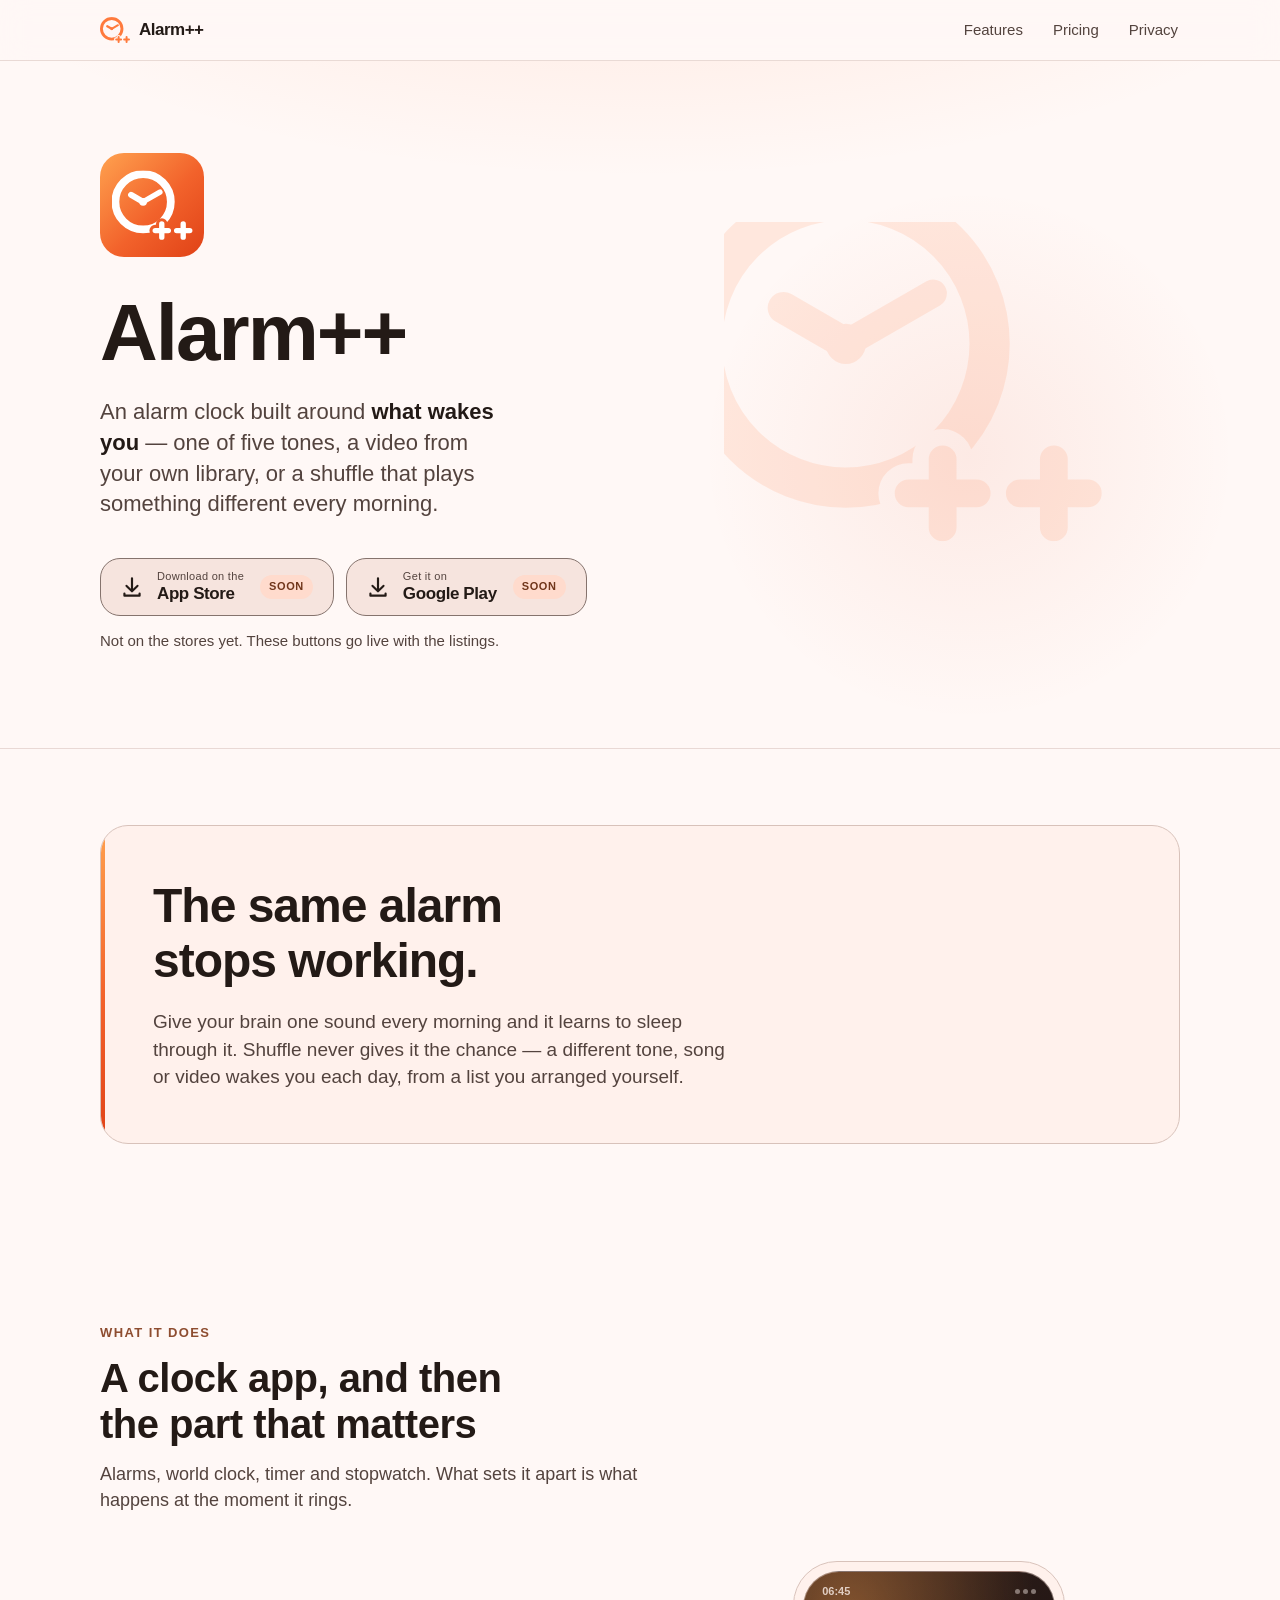
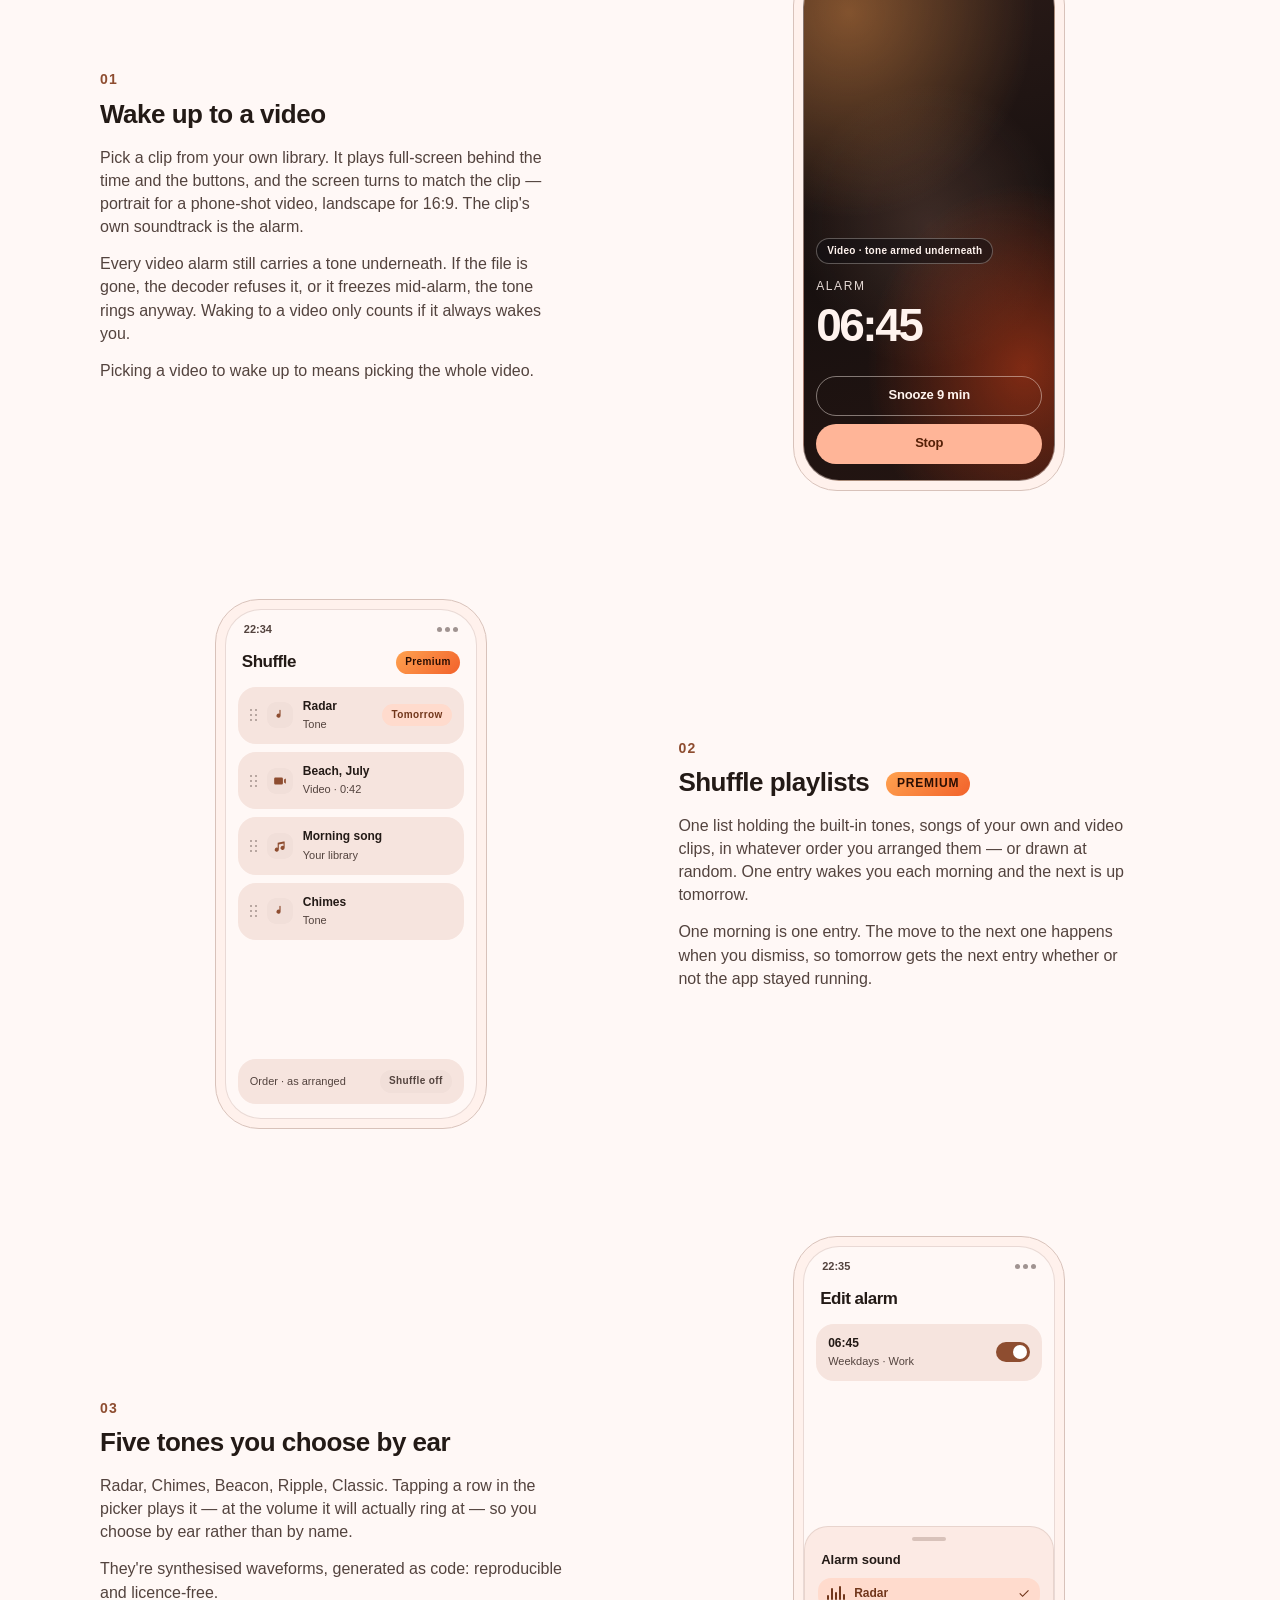
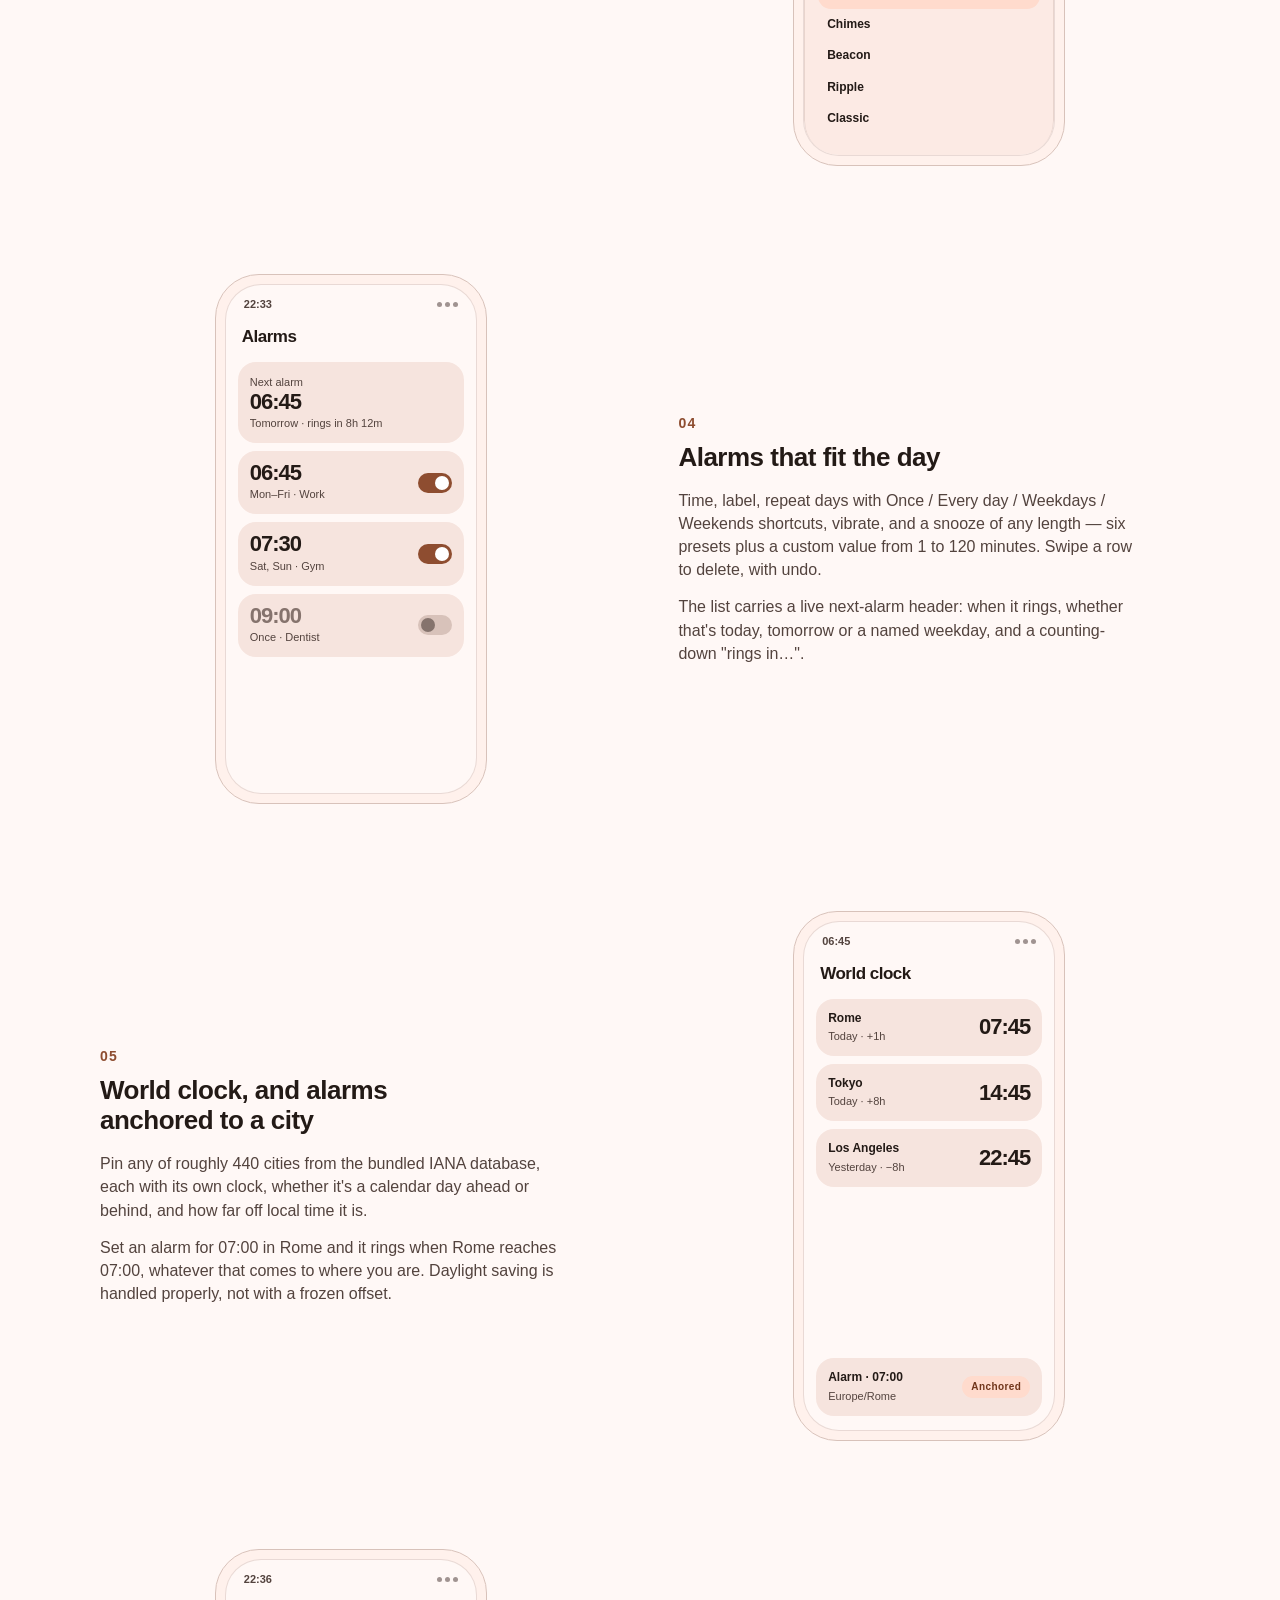
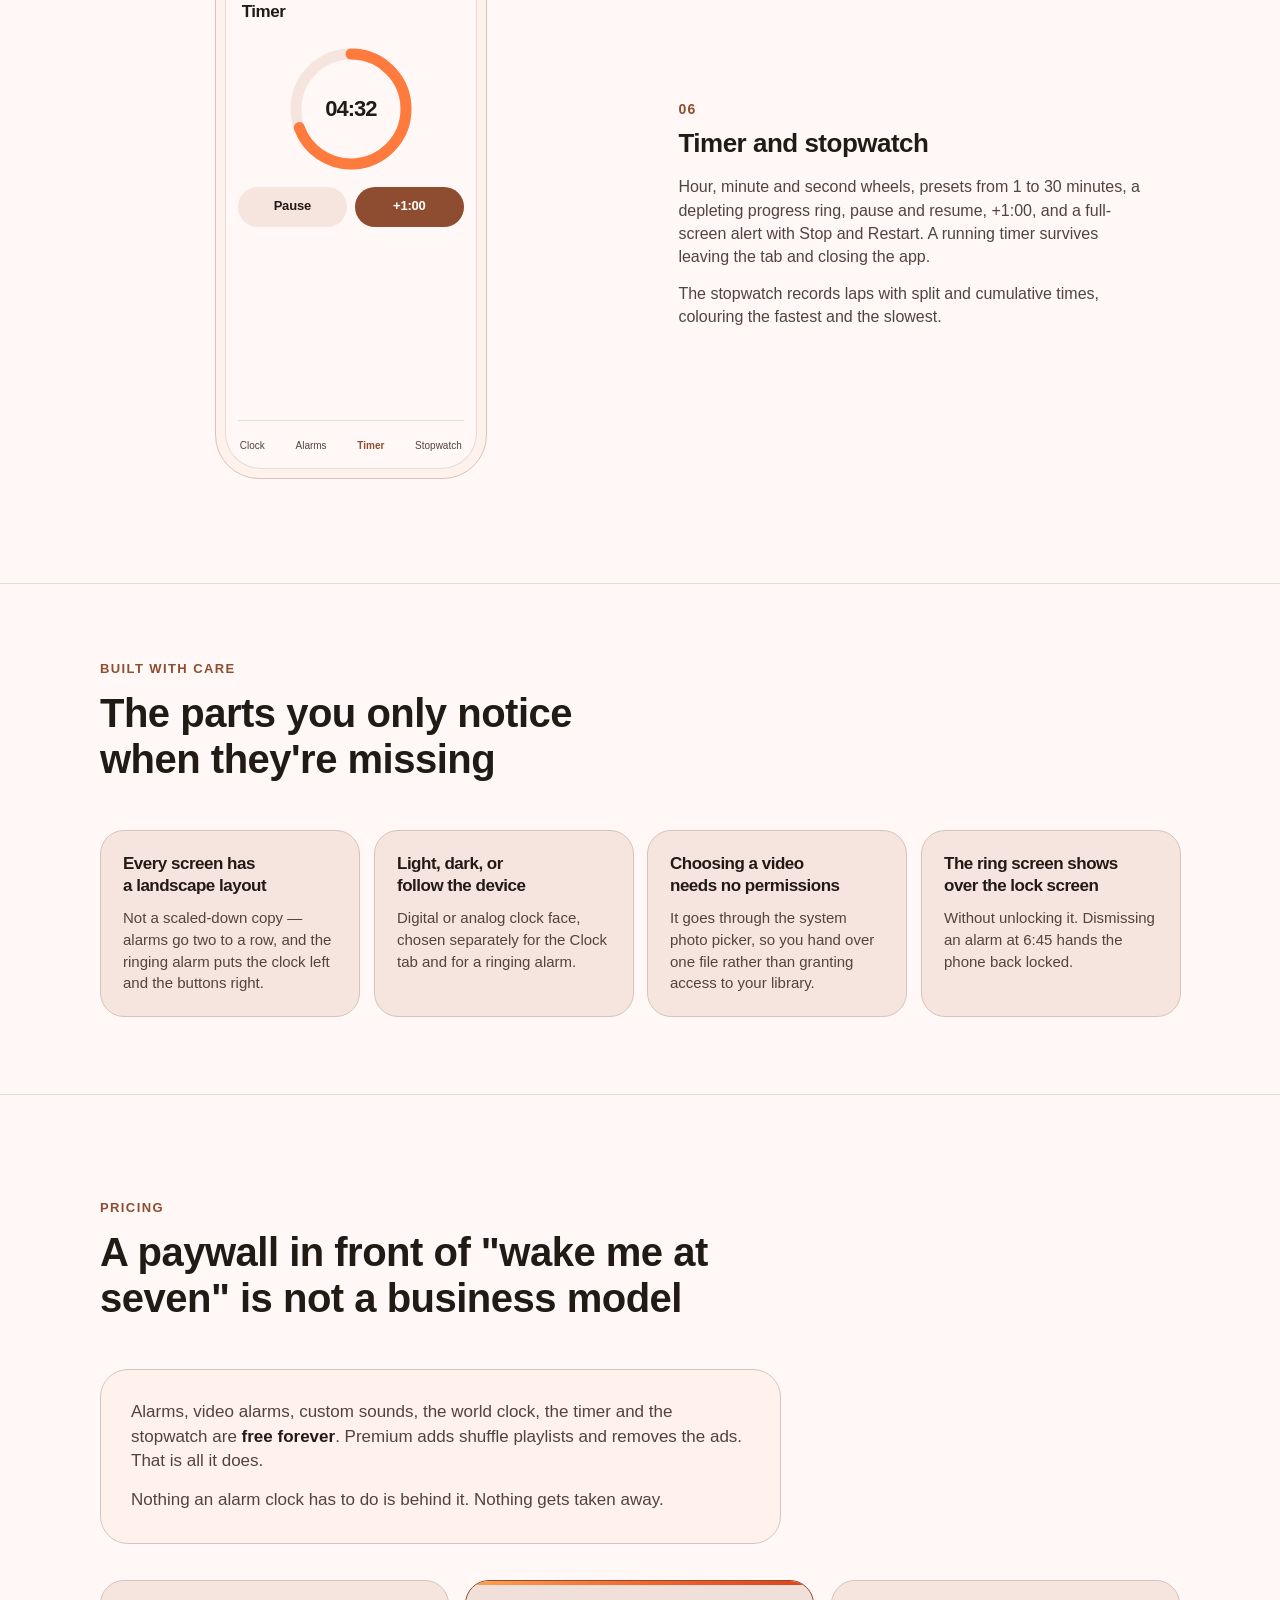
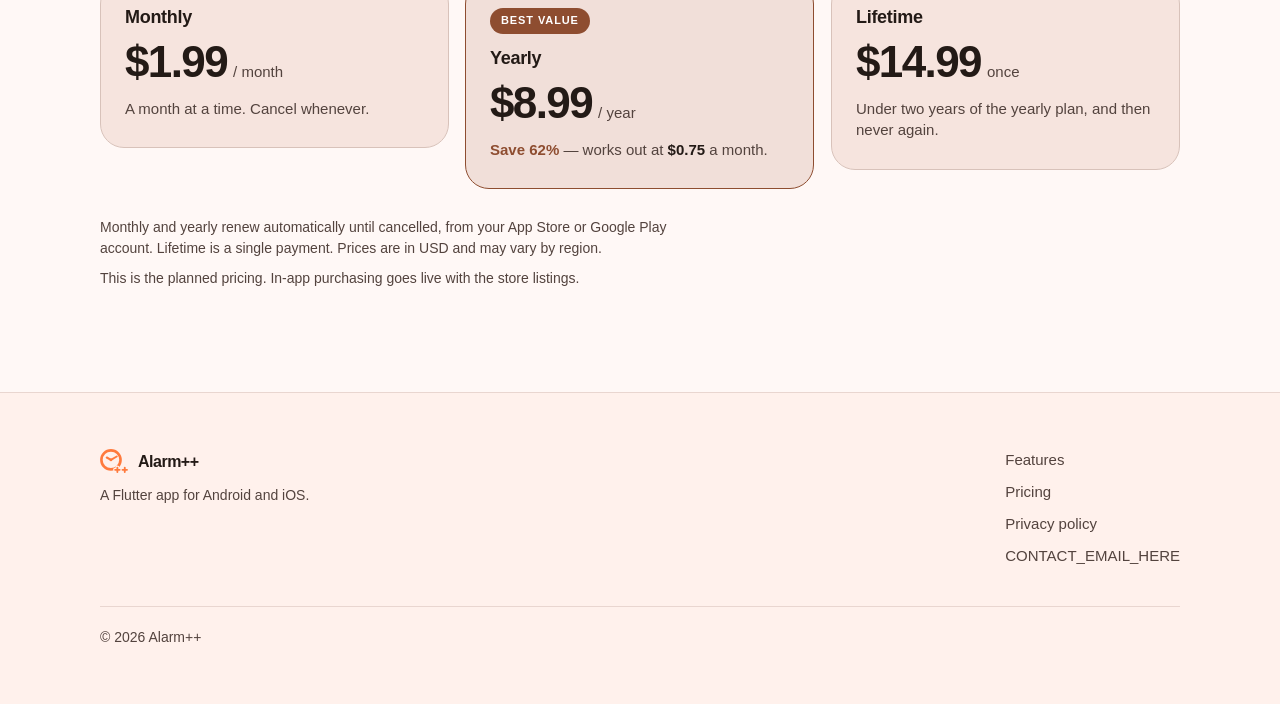
==== index.html @ 577b001e "First version" ====
<!DOCTYPE html>
<html lang="en">
<head>
<meta charset="utf-8">
<script>if ('requestAnimationFrame' in window) document.documentElement.classList.add('js');</script>
<meta name="viewport" content="width=device-width, initial-scale=1">
<title>Alarm++ — the alarm clock built around what wakes you</title>
<meta name="description" content="An alarm clock for Android and iOS. Wake up to one of five tones, to a video from your own library, or to a shuffle playlist that plays something different every morning. World clock, timer and stopwatch included.">

<meta name="theme-color" content="#121013" media="(prefers-color-scheme: dark)">
<meta name="theme-color" content="#FFF8F6" media="(prefers-color-scheme: light)">

<!-- Replace this origin if the site moves to a custom domain. -->
<link rel="canonical" href="https://bros-dolz.github.io/alarm_plus_plus-website/">
<meta property="og:type" content="website">
<meta property="og:site_name" content="Alarm++">
<meta property="og:title" content="Alarm++ — the alarm clock built around what wakes you">
<meta property="og:description" content="Wake up to one of five tones, to a video from your own library, or to a shuffle playlist that plays something different every morning.">
<meta property="og:url" content="https://bros-dolz.github.io/alarm_plus_plus-website/">
<meta property="og:image" content="https://bros-dolz.github.io/alarm_plus_plus-website/assets/og-image.png">
<meta property="og:image:width" content="1200">
<meta property="og:image:height" content="630">
<meta property="og:image:alt" content="The Alarm++ app icon: a clock ring with hands at ten past ten and two plus signs.">
<meta name="twitter:card" content="summary_large_image">
<meta name="twitter:title" content="Alarm++ — the alarm clock built around what wakes you">
<meta name="twitter:description" content="Wake up to one of five tones, to a video from your own library, or to a shuffle playlist that plays something different every morning.">
<meta name="twitter:image" content="https://bros-dolz.github.io/alarm_plus_plus-website/assets/og-image.png">

<link rel="icon" href="favicon.ico" sizes="32x32">
<link rel="icon" href="assets/icon.svg" type="image/svg+xml">
<link rel="apple-touch-icon" href="assets/apple-touch-icon.png">
<link rel="manifest" href="site.webmanifest">
<link rel="stylesheet" href="styles.css">
</head>
<body>

<a class="skip-link" href="#main">Skip to content</a>

<!-- The app mark, recreated from assets/app_icon.png: a clock ring with hands
     at 10:10 and two plus signs, the ring notched back around them. -->
<svg class="sprite" aria-hidden="true" focusable="false" xmlns="http://www.w3.org/2000/svg">
  <symbol id="logo" viewBox="88 88 876 754">
    <mask id="logo-notch" maskUnits="userSpaceOnUse" x="88" y="88" width="876" height="754">
      <rect x="88" y="88" width="876" height="754" fill="#fff"/>
      <path d="M561 742h142M632 671v142M793 742h142M864 671v142" stroke="#000" stroke-width="126" stroke-linecap="round" fill="none"/>
    </mask>
    <g fill="none" stroke="currentColor" stroke-linecap="round">
      <circle cx="430" cy="430" r="300" stroke-width="84" mask="url(#logo-notch)"/>
      <path d="M430 430 300.1 355" stroke-width="66"/>
      <path d="M430 430 611.87 325" stroke-width="58"/>
    </g>
    <circle cx="430" cy="430" r="42" fill="currentColor"/>
    <path d="M561 742h142M632 671v142M793 742h142M864 671v142" stroke="currentColor" stroke-width="58" stroke-linecap="round" fill="none"/>
  </symbol>
</svg>

<header class="nav">
  <div class="wrap nav__inner">
    <a class="brand" href="index.html" aria-label="Alarm++ home">
      <svg class="brand__mark" aria-hidden="true" focusable="false"><use href="#logo"/></svg>
      <span class="brand__wordmark">Alarm++</span>
    </a>
    <nav aria-label="Primary">
      <ul class="nav__links">
        <li><a href="#features">Features</a></li>
        <li><a href="#pricing">Pricing</a></li>
        <li><a href="privacy.html">Privacy</a></li>
      </ul>
    </nav>
  </div>
</header>

<main id="main">

  <!-- ===================== Hero ===================== -->
  <section class="hero">
    <div class="wrap hero__inner">
      <div>
      <img class="hero__icon" src="assets/icon.svg" width="104" height="104" alt="" aria-hidden="true">
      <h1>Alarm++</h1>
      <p class="hero__line">An alarm clock built around <b>what wakes you</b> — one of five tones, a video from your own library, or a shuffle that plays something different every morning.</p>

      <div class="stores">
        <!-- Placeholders. Buttons rather than links on purpose: there is nowhere
             to point yet, and an href="#" would jump the page to the top and reset
             the tab position. Swap each for an <a href="…"> carrying the official
             App Store / Google Play badge once there are listings. -->
        <button type="button" class="store" aria-disabled="true" aria-describedby="stores-note">
          <svg class="store__glyph" viewBox="0 0 24 24" aria-hidden="true" focusable="false"><path d="M12 3a1 1 0 0 1 1 1v9.59l3.3-3.3a1 1 0 1 1 1.4 1.42l-5 5a1 1 0 0 1-1.4 0l-5-5a1 1 0 1 1 1.4-1.42l3.3 3.3V4a1 1 0 0 1 1-1Zm-7 14a1 1 0 0 1 1 1v1h12v-1a1 1 0 1 1 2 0v2a1 1 0 0 1-1 1H5a1 1 0 0 1-1-1v-2a1 1 0 0 1 1-1Z"/></svg>
          <span class="store__text">
            <span class="store__kicker">Download on the</span>
            <span class="store__name">App Store</span>
          </span>
          <span class="store__soon">Soon</span>
        </button>
        <button type="button" class="store" aria-disabled="true" aria-describedby="stores-note">
          <svg class="store__glyph" viewBox="0 0 24 24" aria-hidden="true" focusable="false"><path d="M12 3a1 1 0 0 1 1 1v9.59l3.3-3.3a1 1 0 1 1 1.4 1.42l-5 5a1 1 0 0 1-1.4 0l-5-5a1 1 0 1 1 1.4-1.42l3.3 3.3V4a1 1 0 0 1 1-1Zm-7 14a1 1 0 0 1 1 1v1h12v-1a1 1 0 1 1 2 0v2a1 1 0 0 1-1 1H5a1 1 0 0 1-1-1v-2a1 1 0 0 1 1-1Z"/></svg>
          <span class="store__text">
            <span class="store__kicker">Get it on</span>
            <span class="store__name">Google Play</span>
          </span>
          <span class="store__soon">Soon</span>
        </button>
      </div>
      <p class="stores__note" id="stores-note">Not on the stores yet. These buttons go live with the listings.</p>
      </div>
      <svg class="hero__watermark" viewBox="88 88 876 754" aria-hidden="true" focusable="false"><use href="#logo"/></svg>
    </div>
  </section>

  <!-- ===================== The insight ===================== -->
  <section class="section section--tight insight" aria-labelledby="insight-h">
    <div class="wrap">
      <div class="insight__panel reveal">
        <blockquote>
          <h2 id="insight-h">The same alarm stops working.</h2>
          <p>Give your brain one sound every morning and it learns to sleep through it. Shuffle never gives it the chance — a different tone, song or video wakes you each day, from a list you arranged yourself.</p>
        </blockquote>
      </div>
    </div>
  </section>

  <!-- ===================== Features ===================== -->
  <section class="section" id="features" aria-labelledby="features-h">
    <div class="wrap">
      <div class="section__head">
        <span class="eyebrow">What it does</span>
        <h2 id="features-h">A clock app, and then the part that matters</h2>
        <p class="lede">Alarms, world clock, timer and stopwatch. What sets it apart is what happens at the moment it rings.</p>
      </div>

      <div class="features">

        <!-- 1 ------------------------------------------------------------ -->
        <article class="feature reveal">
          <div class="feature__text">
            <span class="feature__num">01</span>
            <h3>Wake up to a video</h3>
            <p class="feature__body">Pick a clip from your own library. It plays full-screen behind the time and the buttons, and the screen turns to match the clip — portrait for a phone-shot video, landscape for 16:9. The clip's own soundtrack is the alarm.</p>
            <p class="feature__body">Every video alarm still carries a tone underneath. If the file is gone, the decoder refuses it, or it freezes mid-alarm, the tone rings anyway. Waking to a video only counts if it always wakes you.</p>
            <p class="feature__body">Picking a video to wake up to means picking the whole video.</p>
          </div>
          <div class="feature__visual">
            <div class="device" aria-hidden="true">
              <div class="screen screen--ring">
                <div class="status"><span>06:45</span><span class="status__dots"><i></i><i></i><i></i></span></div>
                <div class="ring__spacer"></div>
                <span class="ring__chip">Video &middot; tone armed underneath</span>
                <p class="ring__label">Alarm</p>
                <p class="ring__time">06:45</p>
                <div class="ring__actions">
                  <span class="mbtn mbtn--ghost">Snooze 9 min</span>
                  <span class="mbtn mbtn--filled">Stop</span>
                </div>
              </div>
            </div>
          </div>
        </article>

        <!-- 2 ------------------------------------------------------------ -->
        <article class="feature reveal">
          <div class="feature__text">
            <span class="feature__num">02</span>
            <h3>Shuffle playlists <span class="badge-premium">Premium</span></h3>
            <p class="feature__body">One list holding the built-in tones, songs of your own and video clips, in whatever order you arranged them — or drawn at random. One entry wakes you each morning and the next is up tomorrow.</p>
            <p class="feature__body">One morning is one entry. The move to the next one happens when you dismiss, so tomorrow gets the next entry whether or not the app stayed running.</p>
          </div>
          <div class="feature__visual">
            <div class="device" aria-hidden="true">
              <div class="screen">
                <div class="status"><span>22:34</span><span class="status__dots"><i></i><i></i><i></i></span></div>
                <p class="screen__title">Shuffle <span class="chip chip--grad">Premium</span></p>
                <div class="mcard">
                  <div class="mrow">
                    <span class="grip"><i></i><i></i><i></i><i></i><i></i><i></i></span>
                    <span class="micon"><svg viewBox="0 0 24 24"><path d="M12 3a1 1 0 0 1 1 1v9.2a3.5 3.5 0 1 1-2-3.16V4a1 1 0 0 1 1-1Z"/></svg></span>
                    <span class="mrow__grow"><span class="mrow__label">Radar</span><span class="mrow__meta">Tone</span></span>
                    <span class="chip">Tomorrow</span>
                  </div>
                </div>
                <div class="mcard">
                  <div class="mrow">
                    <span class="grip"><i></i><i></i><i></i><i></i><i></i><i></i></span>
                    <span class="micon"><svg viewBox="0 0 24 24"><path d="M4 6h11a2 2 0 0 1 2 2v8a2 2 0 0 1-2 2H4a2 2 0 0 1-2-2V8a2 2 0 0 1 2-2Zm15 3.5 3-2v9l-3-2v-5Z"/></svg></span>
                    <span class="mrow__grow"><span class="mrow__label">Beach, July</span><span class="mrow__meta">Video &middot; 0:42</span></span>
                  </div>
                </div>
                <div class="mcard">
                  <div class="mrow">
                    <span class="grip"><i></i><i></i><i></i><i></i><i></i><i></i></span>
                    <span class="micon"><svg viewBox="0 0 24 24"><path d="M20 3v12.2a3.5 3.5 0 1 1-2-3.16V7.6l-8 1.7v8.9a3.5 3.5 0 1 1-2-3.16V6.4l12-2.6Z"/></svg></span>
                    <span class="mrow__grow"><span class="mrow__label">Morning song</span><span class="mrow__meta">Your library</span></span>
                  </div>
                </div>
                <div class="mcard">
                  <div class="mrow">
                    <span class="grip"><i></i><i></i><i></i><i></i><i></i><i></i></span>
                    <span class="micon"><svg viewBox="0 0 24 24"><path d="M12 3a1 1 0 0 1 1 1v9.2a3.5 3.5 0 1 1-2-3.16V4a1 1 0 0 1 1-1Z"/></svg></span>
                    <span class="mrow__grow"><span class="mrow__label">Chimes</span><span class="mrow__meta">Tone</span></span>
                  </div>
                </div>
                <div class="mcard mcard--foot">
                  <div class="mrow">
                    <span class="mrow__grow"><span class="mrow__meta">Order &middot; as arranged</span></span>
                    <span class="chip chip--quiet">Shuffle off</span>
                  </div>
                </div>
              </div>
            </div>
          </div>
        </article>

        <!-- 3 ------------------------------------------------------------ -->
        <article class="feature reveal">
          <div class="feature__text">
            <span class="feature__num">03</span>
            <h3>Five tones you choose by ear</h3>
            <p class="feature__body">Radar, Chimes, Beacon, Ripple, Classic. Tapping a row in the picker plays it — at the volume it will actually ring at — so you choose by ear rather than by name.</p>
            <p class="feature__body">They're synthesised waveforms, generated as code: reproducible and licence-free.</p>
          </div>
          <div class="feature__visual">
            <div class="device" aria-hidden="true">
              <div class="screen">
                <div class="status"><span>22:35</span><span class="status__dots"><i></i><i></i><i></i></span></div>
                <p class="screen__title">Edit alarm</p>
                <div class="mcard">
                  <div class="mrow">
                    <span class="mrow__grow"><span class="mrow__label">06:45</span><span class="mrow__meta">Weekdays &middot; Work</span></span>
                    <span class="toggle toggle--on"></span>
                  </div>
                </div>
                <div class="sheet">
                  <span class="sheet__grab"></span>
                  <p class="sheet__title">Alarm sound</p>
                  <div class="tone tone--on">
                    <span class="wave"><i></i><i></i><i></i><i></i><i></i></span>
                    <span class="tone__name">Radar</span>
                    <svg class="tone__check" viewBox="0 0 24 24"><path d="M9.6 16.2 5.4 12l-1.4 1.4 5.6 5.6L20.4 8.2 19 6.8 9.6 16.2Z"/></svg>
                  </div>
                  <div class="tone"><span class="tone__name">Chimes</span></div>
                  <div class="tone"><span class="tone__name">Beacon</span></div>
                  <div class="tone"><span class="tone__name">Ripple</span></div>
                  <div class="tone"><span class="tone__name">Classic</span></div>
                </div>
              </div>
            </div>
          </div>
        </article>

        <!-- 4 ------------------------------------------------------------ -->
        <article class="feature reveal">
          <div class="feature__text">
            <span class="feature__num">04</span>
            <h3>Alarms that fit the day</h3>
            <p class="feature__body">Time, label, repeat days with Once / Every day / Weekdays / Weekends shortcuts, vibrate, and a snooze of any length — six presets plus a custom value from 1 to 120 minutes. Swipe a row to delete, with undo.</p>
            <p class="feature__body">The list carries a live next-alarm header: when it rings, whether that's today, tomorrow or a named weekday, and a counting-down "rings in&hellip;".</p>
          </div>
          <div class="feature__visual">
            <div class="device" aria-hidden="true">
              <div class="screen">
                <div class="status"><span>22:33</span><span class="status__dots"><i></i><i></i><i></i></span></div>
                <p class="screen__title">Alarms</p>
                <div class="mcard">
                  <p class="mrow__meta">Next alarm</p>
                  <div class="mrow">
                    <span class="mrow__grow"><span class="mtime">06:45</span><span class="mrow__meta">Tomorrow &middot; rings in 8h 12m</span></span>
                  </div>
                </div>
                <div class="mcard">
                  <div class="mrow">
                    <span class="mrow__grow"><span class="mtime">06:45</span><span class="mrow__meta">Mon&ndash;Fri &middot; Work</span></span>
                    <span class="toggle toggle--on"></span>
                  </div>
                </div>
                <div class="mcard">
                  <div class="mrow">
                    <span class="mrow__grow"><span class="mtime">07:30</span><span class="mrow__meta">Sat, Sun &middot; Gym</span></span>
                    <span class="toggle toggle--on"></span>
                  </div>
                </div>
                <div class="mcard">
                  <div class="mrow">
                    <span class="mrow__grow"><span class="mtime mtime--off">09:00</span><span class="mrow__meta">Once &middot; Dentist</span></span>
                    <span class="toggle"></span>
                  </div>
                </div>
              </div>
            </div>
          </div>
        </article>

        <!-- 5 ------------------------------------------------------------ -->
        <article class="feature reveal">
          <div class="feature__text">
            <span class="feature__num">05</span>
            <h3>World clock, and alarms anchored to a city</h3>
            <p class="feature__body">Pin any of roughly 440 cities from the bundled IANA database, each with its own clock, whether it's a calendar day ahead or behind, and how far off local time it is.</p>
            <p class="feature__body">Set an alarm for <span class="tnum">07:00</span> in Rome and it rings when Rome reaches <span class="tnum">07:00</span>, whatever that comes to where you are. Daylight saving is handled properly, not with a frozen offset.</p>
          </div>
          <div class="feature__visual">
            <div class="device" aria-hidden="true">
              <div class="screen">
                <div class="status"><span>06:45</span><span class="status__dots"><i></i><i></i><i></i></span></div>
                <p class="screen__title">World clock</p>
                <div class="mcard">
                  <div class="mrow">
                    <span class="mrow__grow"><span class="mrow__label">Rome</span><span class="mrow__meta">Today &middot; +1h</span></span>
                    <span class="mtime">07:45</span>
                  </div>
                </div>
                <div class="mcard">
                  <div class="mrow">
                    <span class="mrow__grow"><span class="mrow__label">Tokyo</span><span class="mrow__meta">Today &middot; +8h</span></span>
                    <span class="mtime">14:45</span>
                  </div>
                </div>
                <div class="mcard">
                  <div class="mrow">
                    <span class="mrow__grow"><span class="mrow__label">Los Angeles</span><span class="mrow__meta">Yesterday &middot; &minus;8h</span></span>
                    <span class="mtime">22:45</span>
                  </div>
                </div>
                <div class="mcard mcard--foot">
                  <div class="mrow">
                    <span class="mrow__grow"><span class="mrow__label">Alarm &middot; 07:00</span><span class="mrow__meta">Europe/Rome</span></span>
                    <span class="chip">Anchored</span>
                  </div>
                </div>
              </div>
            </div>
          </div>
        </article>

        <!-- 6 ------------------------------------------------------------ -->
        <article class="feature reveal">
          <div class="feature__text">
            <span class="feature__num">06</span>
            <h3>Timer and stopwatch</h3>
            <p class="feature__body">Hour, minute and second wheels, presets from 1 to 30 minutes, a depleting progress ring, pause and resume, <span class="tnum">+1:00</span>, and a full-screen alert with Stop and Restart. A running timer survives leaving the tab and closing the app.</p>
            <p class="feature__body">The stopwatch records laps with split and cumulative times, colouring the fastest and the slowest.</p>
          </div>
          <div class="feature__visual">
            <div class="device" aria-hidden="true">
              <div class="screen">
                <div class="status"><span>22:36</span><span class="status__dots"><i></i><i></i><i></i></span></div>
                <p class="screen__title">Timer</p>
                <div class="dial">
                  <div class="dial__wrap">
                    <svg viewBox="0 0 120 120" focusable="false">
                      <circle class="dial__track" cx="60" cy="60" r="50"/>
                      <circle class="dial__fill" cx="60" cy="60" r="50"/>
                    </svg>
                    <span class="dial__read">04:32</span>
                  </div>
                </div>
                <div class="mactions">
                  <span class="mbtn mbtn--soft">Pause</span>
                  <span class="mbtn mbtn--primary">+1:00</span>
                </div>
                <div class="tabs">
                  <span class="tab">Clock</span>
                  <span class="tab">Alarms</span>
                  <span class="tab tab--on">Timer</span>
                  <span class="tab">Stopwatch</span>
                </div>
              </div>
            </div>
          </div>
        </article>

      </div>
    </div>
  </section>

  <!-- ===================== Built with care ===================== -->
  <section class="section section--tight care" aria-labelledby="care-h">
    <div class="wrap">
      <div class="section__head">
        <span class="eyebrow">Built with care</span>
        <h2 id="care-h">The parts you only notice when they're missing</h2>
      </div>
      <div class="care__grid">
        <div class="care__item reveal">
          <h3>Every screen has a landscape layout</h3>
          <p>Not a scaled-down copy — alarms go two to a row, and the ringing alarm puts the clock left and the buttons right.</p>
        </div>
        <div class="care__item reveal">
          <h3>Light, dark, or follow the device</h3>
          <p>Digital or analog clock face, chosen separately for the Clock tab and for a ringing alarm.</p>
        </div>
        <div class="care__item reveal">
          <h3>Choosing a video needs no permissions</h3>
          <p>It goes through the system photo picker, so you hand over one file rather than granting access to your library.</p>
        </div>
        <div class="care__item reveal">
          <h3>The ring screen shows over the lock screen</h3>
          <p>Without unlocking it. Dismissing an alarm at <span class="tnum">6:45</span> hands the phone back locked.</p>
        </div>
      </div>
    </div>
  </section>

  <!-- ===================== Pricing ===================== -->
  <section class="section pricing" id="pricing" aria-labelledby="pricing-h">
    <div class="wrap">
      <div class="section__head">
        <span class="eyebrow">Pricing</span>
        <h2 id="pricing-h">A paywall in front of "wake me at seven" is not a business model</h2>
      </div>

      <div class="free-note reveal">
        <p>Alarms, video alarms, custom sounds, the world clock, the timer and the stopwatch are <b>free forever</b>. Premium adds shuffle playlists and removes the ads. That is all it does.</p>
        <p class="free-note__tail">Nothing an alarm clock has to do is behind it. Nothing gets taken away.</p>
      </div>

      <div class="plans">
        <div class="plan reveal">
          <h3>Monthly</h3>
          <p class="plan__price"><span class="plan__amount tnum">$1.99</span> <span class="plan__per">/ month</span></p>
          <p class="plan__line">A month at a time. Cancel whenever.</p>
        </div>

        <div class="plan plan--best reveal">
          <p class="plan__badge">Best value</p>
          <h3>Yearly</h3>
          <p class="plan__price"><span class="plan__amount tnum">$8.99</span> <span class="plan__per">/ year</span></p>
          <p class="plan__line"><span class="plan__save">Save 62%</span> — works out at <b>$0.75</b> a month.</p>
        </div>

        <div class="plan reveal">
          <h3>Lifetime</h3>
          <p class="plan__price"><span class="plan__amount tnum">$14.99</span> <span class="plan__per">once</span></p>
          <p class="plan__line">Under two years of the yearly plan, and then never again.</p>
        </div>
      </div>

      <p class="fineprint">Monthly and yearly renew automatically until cancelled, from your App Store or Google Play account. Lifetime is a single payment. Prices are in USD and may vary by region.</p>
      <p class="fineprint">This is the planned pricing. In-app purchasing goes live with the store listings.</p>
    </div>
  </section>

</main>

<footer class="footer">
  <div class="wrap">
    <div class="footer__inner">
      <div>
        <p class="footer__brand">
          <svg class="footer__mark" aria-hidden="true" focusable="false"><use href="#logo"/></svg>
          Alarm++
        </p>
        <p class="footer__note">A Flutter app for Android and iOS.</p>
      </div>
      <ul class="footer__links">
        <li><a href="#features">Features</a></li>
        <li><a href="#pricing">Pricing</a></li>
        <li><a href="privacy.html">Privacy policy</a></li>
        <li><a href="mailto:CONTACT_EMAIL_HERE">CONTACT_EMAIL_HERE</a></li>
      </ul>
    </div>
    <p class="footer__legal">&copy; 2026 Alarm++</p>
  </div>
</footer>

<script>
/* Reveal on scroll. Deliberately a position sweep rather than an
   IntersectionObserver: anything whose top has passed the fold is shown, so an
   instant jump to an anchor can never strand a section at opacity 0. */
(function () {
  if (!document.documentElement.classList.contains('js')) return;
  var pending = [].slice.call(document.querySelectorAll('.reveal'));
  if (!pending.length) return;
  var queued = false;

  function sweep() {
    queued = false;
    var edge = window.innerHeight * 0.94;
    for (var i = pending.length - 1; i >= 0; i--) {
      if (pending[i].getBoundingClientRect().top < edge) {
        pending[i].classList.add('is-in');
        pending.splice(i, 1);
      }
    }
    if (!pending.length) {
      window.removeEventListener('scroll', request);
      window.removeEventListener('resize', request);
    }
  }
  function request() {
    if (!queued) { queued = true; requestAnimationFrame(sweep); }
  }

  window.addEventListener('scroll', request, { passive: true });
  window.addEventListener('resize', request);
  window.addEventListener('load', request);
  sweep();
})();
</script>

</body>
</html>
---- styles.css ----
/* ==========================================================================
   Alarm++ — shared styles for index.html and privacy.html

   Material 3 palette generated from the app's sunrise seed (#FF7A3D) against
   near-black surfaces. Dark is the primary look; light follows the device.
   Elevation is flat throughout, exactly as in the app: surfaces are separated
   by colour steps and 1px outlines, never by drop shadows.
   ========================================================================== */

/* --------------------------------------------------------------------------
   1. Tokens
   -------------------------------------------------------------------------- */

:root {
  color-scheme: dark;

  --surface:                   #121013;
  --on-surface:                #F1DFD9;
  --on-surface-variant:        #D8C2BA;
  --surface-container-low:     #231A16;
  --surface-container:         #271E1A;
  --surface-container-high:    #322824;
  --surface-container-highest: #3D322E;
  --primary:                   #FFB598;
  --on-primary:                #552007;
  --primary-container:         #71361B;
  --on-primary-container:      #FFDBCD;
  --secondary:                 #E7BEAE;
  --tertiary:                  #D3C78E;
  --error:                     #FFB4AB;
  --outline:                   #A08D86;
  --outline-variant:           #53433E;

  /* Brand. The seed and the gradient the app icon is drawn with. --primary is
     a pale peach, not the brand orange — these two are for brand moments. */
  --brand:   #FF7A3D;
  --sunrise: linear-gradient(135deg, #FFA24F 0%, #F2622B 55%, #E04217 100%);
  /* The same gradient stopped before its darkest end, so #2A0E03 label text
     clears 4.5:1 across the whole fill. The full --sunrise drops to 4.26:1. */
  --sunrise-pill: linear-gradient(135deg, #FFA24F 0%, #F2622B 100%);
  --on-sunrise: #2A0E03;

  --divider: rgba(83, 67, 62, 0.4);      /* --outline-variant at 40% */
  --glow:    rgba(255, 122, 61, 0.20);
  --glow-2:  rgba(224, 66, 23, 0.14);

  /* Shape, matched to the app. */
  --r-card:   24px;
  --r-panel:  28px;
  --r-input:  16px;
  --r-button: 20px;
  --r-pill:   14px;

  --font: -apple-system, BlinkMacSystemFont, "Segoe UI", Roboto, sans-serif;
  --nav-h: 60px;
  --gutter: 20px;
}

@media (prefers-color-scheme: light) {
  :root {
    color-scheme: light;

    --surface:                   #FFF8F6;
    --on-surface:                #231A16;
    --on-surface-variant:        #53433E;
    --surface-container-low:     #FFF1EC;
    --surface-container:         #FCEAE4;
    --surface-container-high:    #F6E4DE;
    --surface-container-highest: #F1DFD9;
    --primary:                   #8E4D30;
    --on-primary:                #FFFFFF;
    --primary-container:         #FFDBCD;
    --on-primary-container:      #71361B;
    --secondary:                 #77574B;
    --tertiary:                  #675F30;
    --error:                     #BA1A1A;
    --outline:                   #85736D;
    --outline-variant:           #D8C2BA;

    --divider: rgba(216, 194, 186, 0.55);
    --glow:    rgba(255, 122, 61, 0.14);
    --glow-2:  rgba(224, 66, 23, 0.08);
  }
}

/* --------------------------------------------------------------------------
   2. Base
   -------------------------------------------------------------------------- */

*, *::before, *::after { box-sizing: border-box; }

html {
  -webkit-text-size-adjust: 100%;
  scroll-behavior: smooth;
  scroll-padding-top: calc(var(--nav-h) + 16px);
}

body {
  margin: 0;
  font-family: var(--font);
  font-size: 1rem;
  line-height: 1.45;
  color: var(--on-surface);
  background: var(--surface);
  -webkit-font-smoothing: antialiased;
  overflow-x: hidden;
}

h1, h2, h3, h4 {
  margin: 0;
  font-weight: 700;
  letter-spacing: -0.5px;
  line-height: 1.15;
  text-wrap: balance;
}

p { margin: 0; }
ul, ol { margin: 0; padding: 0; }

a { color: var(--primary); text-decoration-thickness: 1px; text-underline-offset: 3px; }
a:hover { text-decoration-thickness: 2px; }

img, svg { display: block; max-width: 100%; }

strong, b { font-weight: 700; color: var(--on-surface); }

::selection { background: var(--primary-container); color: var(--on-primary-container); }

:focus-visible {
  outline: 3px solid var(--primary);
  outline-offset: 3px;
  border-radius: 4px;
}

/* Any clock readout, price or countdown. */
.tnum { font-variant-numeric: tabular-nums; font-feature-settings: "tnum" 1; }

.wrap {
  width: 100%;
  max-width: 1120px;
  margin-inline: auto;
  padding-inline: var(--gutter);
}

.skip-link {
  position: fixed;
  left: 12px; top: -100px;
  z-index: 100;
  padding: 12px 18px;
  border-radius: var(--r-button);
  background: var(--primary);
  color: var(--on-primary);
  font-weight: 700;
  text-decoration: none;
  transition: top 120ms ease;
}
.skip-link:focus { top: 12px; }

.sprite { position: absolute; width: 0; height: 0; overflow: hidden; }

/* --------------------------------------------------------------------------
   3. Navigation
   -------------------------------------------------------------------------- */

/* The opaque background comes first on purpose: where color-mix() is missing
   (Safari before 16.2, Firefox before 113) the second declaration is dropped and
   this sticky bar stays readable instead of going transparent over the content. */
.nav {
  position: sticky;
  top: 0;
  z-index: 50;
  background: var(--surface);
  background: color-mix(in srgb, var(--surface) 88%, transparent);
  border-bottom: 1px solid var(--divider);
}

@supports (backdrop-filter: blur(1px)) or (-webkit-backdrop-filter: blur(1px)) {
  .nav {
    background: var(--surface);
    background: color-mix(in srgb, var(--surface) 76%, transparent);
    -webkit-backdrop-filter: saturate(160%) blur(14px);
    backdrop-filter: saturate(160%) blur(14px);
  }
}

.nav__inner {
  display: flex;
  align-items: center;
  justify-content: space-between;
  gap: 12px;
  min-height: var(--nav-h);
}

.brand {
  display: inline-flex;
  align-items: center;
  gap: 9px;
  color: var(--on-surface);
  text-decoration: none;
  font-weight: 700;
  font-size: 1.0625rem;
  letter-spacing: -0.5px;
  flex: 0 0 auto;
}
.brand__mark { width: 30px; height: 26px; color: var(--brand); flex: 0 0 auto; }
.brand:hover .brand__wordmark { text-decoration: underline; text-underline-offset: 4px; }

.nav__links {
  display: flex;
  align-items: center;
  gap: clamp(10px, 3.5vw, 26px);
  list-style: none;
  font-size: 0.9375rem;
}
.nav__links a {
  color: var(--on-surface-variant);
  text-decoration: none;
  padding: 8px 2px;
  display: inline-block;
  white-space: nowrap;
}
.nav__links a:hover { color: var(--primary); text-decoration: underline; }
.nav__links a[aria-current="page"] { color: var(--primary); font-weight: 700; }

@media (max-width: 359px) {
  .brand__wordmark { display: none; }
}

/* --------------------------------------------------------------------------
   4. Section furniture
   -------------------------------------------------------------------------- */

.section { padding-block: clamp(56px, 9vw, 104px); }
.section--tight { padding-block: clamp(44px, 7vw, 76px); }

/* Sized in rem, not ch: `ch` here would resolve against this element's 16px
   font rather than the 40px heading inside it, and crush the headline. */
.section__head { max-width: 38rem; margin-bottom: clamp(28px, 4vw, 48px); }
.section__head .lede { max-width: 34rem; }

.eyebrow {
  display: block;
  font-size: 0.8125rem;
  font-weight: 700;
  letter-spacing: 1.4px;
  text-transform: uppercase;
  color: var(--primary);
  margin-bottom: 12px;
}

/* Sized explicitly rather than inherited from the UA sheet, which varies with
   sectioning-content nesting. .hero h1 still wins on the homepage. */
h1 { font-size: clamp(2rem, 5vw, 2.75rem); }
h2 { font-size: clamp(1.75rem, 4.6vw, 2.5rem); }
h3 { font-size: clamp(1.3rem, 3.2vw, 1.625rem); }

.lede {
  color: var(--on-surface-variant);
  font-size: clamp(1rem, 2.4vw, 1.125rem);
  margin-top: 14px;
}

/* --------------------------------------------------------------------------
   5. Hero
   -------------------------------------------------------------------------- */

.hero {
  position: relative;
  isolation: isolate;
  padding-block: clamp(44px, 9vw, 92px) clamp(52px, 9vw, 96px);
  overflow: hidden;
}

/* The sunrise as a soft glow behind near-black, never as a flat slab. */
.hero::before,
.hero::after {
  content: "";
  position: absolute;
  z-index: -1;
  pointer-events: none;
  border-radius: 50%;
}
.hero::before {
  inset-inline: -30%;
  top: -46vw;
  height: 96vw;
  max-height: 820px;
  background: radial-gradient(closest-side, var(--glow), transparent 72%);
}
.hero::after {
  left: 46%;
  top: 2%;
  width: 88vw;
  max-width: 760px;
  aspect-ratio: 1;
  background: radial-gradient(closest-side, var(--glow-2), transparent 70%);
}

.hero__inner { position: relative; }

/* An oversized mark fills the right half at desktop, so the hero reads as a
   composition rather than a column of text against empty space. */
.hero__watermark { display: none; }

@media (min-width: 900px) {
  .hero__inner {
    display: grid;
    grid-template-columns: minmax(0, 1fr) minmax(0, 0.9fr);
    align-items: center;
    gap: 40px;
  }
  .hero__watermark {
    display: block;
    justify-self: center;
    width: min(100%, 420px);
    height: auto;
    color: var(--brand);
    opacity: 0.16;
  }
}

@media (prefers-color-scheme: light) {
  .hero__watermark { opacity: 0.13; }
}

.hero__icon {
  width: clamp(76px, 17vw, 104px);
  height: auto;
  aspect-ratio: 1;
  border-radius: 23%;
  margin-bottom: clamp(22px, 4vw, 30px);
}

.hero h1 {
  font-size: clamp(2.75rem, 12vw, 5rem);
  letter-spacing: -2px;
  margin-bottom: 18px;
}

.hero__line {
  max-width: 34ch;
  font-size: clamp(1.0625rem, 3.4vw, 1.375rem);
  color: var(--on-surface-variant);
  line-height: 1.4;
}
.hero__line b { color: var(--on-surface); font-weight: 700; }

/* Store buttons — deliberately styled as placeholders until there are
   listings to point at. */
.stores {
  display: flex;
  flex-wrap: wrap;
  gap: 12px;
  margin-top: clamp(28px, 4.5vw, 38px);
}

.store {
  display: inline-flex;
  align-items: center;
  gap: 12px;
  min-height: 58px;
  padding: 10px 20px 10px 18px;
  border-radius: var(--r-button);
  border: 1px solid var(--outline);
  background: var(--surface-container-high);
  color: var(--on-surface);
  text-decoration: none;
  cursor: not-allowed;
  /* Button resets — these are <button aria-disabled> placeholders, not links. */
  appearance: none;
  -webkit-appearance: none;
  font: inherit;
  text-align: left;
}
.store:hover { background: var(--surface-container-highest); }
.store__glyph { width: 26px; height: 26px; flex: 0 0 auto; fill: currentColor; }
.store__text { display: flex; flex-direction: column; line-height: 1.2; }
.store__kicker { font-size: 0.6875rem; color: var(--on-surface-variant); letter-spacing: 0.3px; }
.store__name { font-size: 1.0625rem; font-weight: 700; letter-spacing: -0.4px; }

.store__soon {
  align-self: center;
  margin-left: 4px;
  padding: 4px 9px;
  border-radius: var(--r-pill);
  background: var(--primary-container);
  color: var(--on-primary-container);
  font-size: 0.6875rem;
  font-weight: 700;
  letter-spacing: 0.6px;
  text-transform: uppercase;
}

.stores__note {
  margin-top: 14px;
  font-size: 0.9375rem;
  color: var(--on-surface-variant);
  max-width: 62ch;
}

/* --------------------------------------------------------------------------
   6. The insight
   -------------------------------------------------------------------------- */

.insight { border-top: 1px solid var(--divider); }

.insight__panel {
  border-radius: var(--r-panel);
  border: 1px solid var(--outline-variant);
  background: var(--surface-container-low);
  padding: clamp(26px, 5vw, 52px);
  position: relative;
  overflow: hidden;
}
.insight__panel::before {
  content: "";
  position: absolute;
  inset-block: 0;
  left: 0;
  width: 4px;
  background: var(--sunrise);
}

.insight blockquote { margin: 0; }
.insight h2 {
  font-size: clamp(1.75rem, 5.4vw, 3rem);
  letter-spacing: -1px;
  max-width: 18ch;
}
.insight p {
  margin-top: 20px;
  max-width: 56ch;
  color: var(--on-surface-variant);
  font-size: clamp(1rem, 2.3vw, 1.1875rem);
}

/* --------------------------------------------------------------------------
   7. Features
   -------------------------------------------------------------------------- */

.features { display: grid; gap: clamp(56px, 9vw, 108px); }

.feature {
  display: grid;
  gap: clamp(28px, 5vw, 44px);
  align-items: center;
}

.feature__num {
  display: block;
  font-size: 0.875rem;
  font-weight: 700;
  letter-spacing: 1.2px;
  color: var(--primary);
  margin-bottom: 10px;
  font-variant-numeric: tabular-nums;
}

.feature__body {
  margin-top: 16px;
  color: var(--on-surface-variant);
  max-width: 52ch;
}
.feature__body + .feature__body { margin-top: 14px; }

.badge-premium {
  display: inline-block;
  vertical-align: middle;
  margin-left: 10px;
  padding: 5px 11px;
  border-radius: var(--r-pill);
  background: var(--sunrise-pill);
  color: var(--on-sunrise);
  font-size: 0.75rem;
  font-weight: 700;
  letter-spacing: 0.8px;
  text-transform: uppercase;
  white-space: nowrap;
}

.feature__visual { display: flex; justify-content: center; }

@media (min-width: 900px) {
  .feature { grid-template-columns: 1fr 1fr; gap: clamp(40px, 6vw, 88px); }
  .feature:nth-child(even) .feature__text   { grid-column: 2; grid-row: 1; }
  .feature:nth-child(even) .feature__visual { grid-column: 1; grid-row: 1; }
}

/* --------------------------------------------------------------------------
   8. Phone mocks
   -------------------------------------------------------------------------- */

.device {
  width: min(272px, 78vw);
  padding: 9px;
  border-radius: 44px;
  border: 1px solid var(--outline-variant);
  background: var(--surface-container-low);
  flex: 0 0 auto;
}

.screen {
  border-radius: 36px;
  background: var(--surface);
  border: 1px solid var(--divider);
  overflow: hidden;
  aspect-ratio: 9 / 18.2;
  display: flex;
  flex-direction: column;
  padding: 10px 12px 14px;
  font-size: 0.75rem;
}

.status {
  display: flex;
  align-items: center;
  justify-content: space-between;
  padding: 2px 6px 10px;
  color: var(--on-surface-variant);
  font-size: 0.6875rem;
  font-weight: 700;
  font-variant-numeric: tabular-nums;
}
.status__dots { display: flex; gap: 3px; }
.status__dots i { width: 5px; height: 5px; border-radius: 50%; background: currentColor; opacity: 0.55; }

.screen__title {
  font-size: 1.0625rem;
  font-weight: 700;
  letter-spacing: -0.5px;
  padding: 2px 4px 12px;
  display: flex;
  align-items: center;
  justify-content: space-between;
  gap: 8px;
}

.mcard {
  border-radius: 18px;
  background: var(--surface-container-high);
  padding: 11px 12px;
}
.mcard + .mcard { margin-top: 8px; }

.mrow { display: flex; align-items: center; gap: 10px; }
.mrow__grow { flex: 1 1 auto; min-width: 0; }
/* These rows carry clock times too, so they take tabular figures like .mtime. */
.mrow__label {
  display: block;
  font-weight: 700;
  color: var(--on-surface);
  font-variant-numeric: tabular-nums;
}
.mrow__meta {
  display: block;
  color: var(--on-surface-variant);
  font-size: 0.6875rem;
  margin-top: 2px;
  font-variant-numeric: tabular-nums;
}
.mcard.mcard--foot { margin-top: auto; }

.mtime {
  font-size: 1.375rem;
  font-weight: 700;
  letter-spacing: -1px;
  font-variant-numeric: tabular-nums;
  line-height: 1;
}
.mtime--off { color: var(--outline); }

.toggle {
  width: 34px; height: 20px;
  border-radius: 10px;
  background: var(--outline-variant);
  position: relative;
  flex: 0 0 auto;
}
.toggle::after {
  content: "";
  position: absolute;
  top: 3px; left: 3px;
  width: 14px; height: 14px;
  border-radius: 50%;
  background: var(--outline);
}
.toggle--on { background: var(--primary); }
.toggle--on::after { left: 17px; background: var(--on-primary); }

.chip {
  display: inline-flex;
  align-items: center;
  gap: 5px;
  padding: 4px 9px;
  border-radius: var(--r-pill);
  background: var(--primary-container);
  color: var(--on-primary-container);
  font-size: 0.625rem;
  font-weight: 700;
  letter-spacing: 0.4px;
}
.chip--grad { background: var(--sunrise-pill); color: var(--on-sunrise); }
.chip--quiet { background: var(--surface-container-highest); color: var(--on-surface-variant); }

.micon {
  width: 26px; height: 26px;
  border-radius: 9px;
  display: grid;
  place-items: center;
  flex: 0 0 auto;
  background: var(--surface-container-highest);
  color: var(--primary);
}
.micon svg { width: 14px; height: 14px; fill: currentColor; }

.grip {
  display: grid;
  grid-template-columns: 2px 2px;
  gap: 3px;
  flex: 0 0 auto;
  opacity: 0.5;
  color: var(--on-surface-variant);
}
.grip i { width: 2px; height: 2px; border-radius: 50%; background: currentColor; }

/* Mock 1 — a video alarm ringing. Always dark: a clip is playing full-screen. */
.screen--ring {
  position: relative;
  padding: 10px 12px 16px;
  color: #FFF3EE;
  background:
    radial-gradient(120% 65% at 18% 8%, rgba(255,162,79,0.42), transparent 62%),
    radial-gradient(95% 55% at 88% 78%, rgba(224,66,23,0.5), transparent 66%),
    radial-gradient(75% 40% at 50% 50%, rgba(255,181,152,0.16), transparent 70%),
    linear-gradient(168deg, #2B1B18 0%, #17100F 55%, #241512 100%);
}
.screen--ring .status { color: rgba(255,243,238,0.78); }
.ring__spacer { flex: 1 1 auto; }
.ring__label { font-size: 0.75rem; letter-spacing: 1.6px; text-transform: uppercase; opacity: 0.88; }
.ring__time {
  font-size: 2.875rem;
  font-weight: 700;
  letter-spacing: -2.5px;
  font-variant-numeric: tabular-nums;
  line-height: 1;
  margin: 6px 0 10px;
}
.ring__chip {
  display: inline-flex;
  align-self: flex-start;
  align-items: center;
  gap: 6px;
  margin-bottom: 14px;
  padding: 5px 10px;
  border-radius: var(--r-pill);
  background: rgba(18,16,19,0.55);
  border: 1px solid rgba(255,243,238,0.3);
  font-size: 0.625rem;
  font-weight: 700;
  letter-spacing: 0.3px;
}
.ring__actions { display: grid; gap: 8px; margin-top: 18px; }
.mbtn {
  min-height: 40px;
  border-radius: var(--r-button);
  display: grid;
  place-items: center;
  font-weight: 700;
  font-size: 0.8125rem;
  letter-spacing: -0.2px;
  font-variant-numeric: tabular-nums;
}
.mbtn--filled { background: #FFB598; color: #552007; }
.mbtn--ghost { border: 1px solid rgba(255,243,238,0.45); color: #FFF3EE; }

/* Mock 3 — a picker sheet. */
/* A bottom sheet sits flush with the bottom edge of the screen. */
.sheet {
  margin: auto -12px -14px;
  border-radius: 24px 24px 34px 34px;
  background: var(--surface-container);
  border: 1px solid var(--divider);
  border-bottom: 0;
  padding: 10px 13px 20px;
}
.sheet__grab {
  display: block;
  width: 34px; height: 4px;
  border-radius: 2px;
  background: var(--outline-variant);
  margin: 0 auto 10px;
}
.sheet__title { font-weight: 700; font-size: 0.8125rem; padding: 0 3px 8px; }
.tone {
  display: flex;
  align-items: center;
  gap: 9px;
  padding: 7px 9px;
  border-radius: 13px;
}
.tone--on { background: var(--primary-container); color: var(--on-primary-container); }
.tone__name { flex: 1 1 auto; font-weight: 700; }
.tone__check { width: 14px; height: 14px; fill: currentColor; }
.wave { display: flex; align-items: flex-end; gap: 2px; height: 14px; }
.wave i { width: 2px; border-radius: 1px; background: currentColor; }
.wave i:nth-child(1) { height: 40%; }
.wave i:nth-child(2) { height: 85%; }
.wave i:nth-child(3) { height: 60%; }
.wave i:nth-child(4) { height: 100%; }
.wave i:nth-child(5) { height: 45%; }

/* Mock 6 — the timer's depleting ring. */
.dial { display: grid; place-items: center; padding: 6px 0 12px; }
.dial__wrap { position: relative; width: 132px; height: 132px; }
.dial svg { width: 100%; height: 100%; transform: rotate(-90deg); }
.dial__track { fill: none; stroke: var(--surface-container-high); stroke-width: 10; }
.dial__fill {
  fill: none;
  stroke: var(--brand);
  stroke-width: 10;
  stroke-linecap: round;
  stroke-dasharray: 314;
  stroke-dashoffset: 96;
}
.dial__read {
  position: absolute;
  inset: 0;
  display: grid;
  place-items: center;
  font-size: 1.375rem;
  font-weight: 700;
  letter-spacing: -1px;
  font-variant-numeric: tabular-nums;
}
.mactions { display: flex; gap: 8px; }
.mactions .mbtn { flex: 1 1 0; }
.mbtn--soft { background: var(--surface-container-high); color: var(--on-surface); }
.mbtn--primary { background: var(--primary); color: var(--on-primary); }

.tabs {
  display: flex;
  justify-content: space-between;
  gap: 4px;
  margin-top: auto;
  padding-top: 12px;
  border-top: 1px solid var(--divider);
  font-size: 0.625rem;
  color: var(--on-surface-variant);
}
.tab { padding: 6px 2px 0; }
.tab--on { color: var(--primary); font-weight: 700; }

/* --------------------------------------------------------------------------
   9. Built with care
   -------------------------------------------------------------------------- */

.care { border-top: 1px solid var(--divider); }

.care__grid {
  display: grid;
  gap: 14px;
  margin-top: clamp(24px, 4vw, 40px);
}
@media (min-width: 640px) { .care__grid { grid-template-columns: repeat(2, 1fr); } }
@media (min-width: 1000px) { .care__grid { grid-template-columns: repeat(4, 1fr); } }

.care__item {
  border-radius: var(--r-card);
  border: 1px solid var(--outline-variant);
  background: var(--surface-container-high);
  padding: 22px;
}
.care__item h3 { font-size: 1.0625rem; line-height: 1.3; }
.care__item p { margin-top: 10px; color: var(--on-surface-variant); font-size: 0.9375rem; }

/* --------------------------------------------------------------------------
   10. Pricing
   -------------------------------------------------------------------------- */

.pricing { border-top: 1px solid var(--divider); }

.free-note {
  border-radius: var(--r-panel);
  border: 1px solid var(--outline-variant);
  background: var(--surface-container-low);
  padding: clamp(20px, 3.6vw, 30px);
  margin-bottom: clamp(24px, 4vw, 36px);
  max-width: 72ch;
  color: var(--on-surface-variant);
  font-size: clamp(1rem, 2.2vw, 1.0625rem);
}
.free-note b { color: var(--on-surface); }
.free-note__tail { margin-top: 14px; }

.plans {
  display: grid;
  gap: 16px;
  align-items: start;
}
@media (min-width: 760px) { .plans { grid-template-columns: repeat(3, 1fr); } }

.plan {
  position: relative;
  border-radius: var(--r-card);
  border: 1px solid var(--outline-variant);
  background: var(--surface-container-high);
  padding: 26px 24px 28px;
  overflow: hidden;
}

.plan--best {
  border-color: var(--primary);
  background: var(--surface-container-highest);
}
.plan--best::before {
  content: "";
  position: absolute;
  inset-inline: 0;
  top: 0;
  height: 4px;
  background: var(--sunrise);
}

.plan__badge {
  display: inline-block;
  margin-bottom: 14px;
  padding: 5px 11px;
  border-radius: var(--r-pill);
  background: var(--primary);
  color: var(--on-primary);
  font-size: 0.6875rem;
  font-weight: 700;
  letter-spacing: 0.9px;
  text-transform: uppercase;
}

.plan h3 { font-size: 1.125rem; letter-spacing: -0.3px; }

.plan__price {
  display: flex;
  align-items: baseline;
  gap: 6px;
  flex-wrap: wrap;
  margin-top: 12px;
}
.plan__amount {
  font-size: clamp(2.25rem, 6.4vw, 2.75rem);
  font-weight: 700;
  letter-spacing: -1.6px;
  font-variant-numeric: tabular-nums;
  line-height: 1;
}
.plan__per { color: var(--on-surface-variant); font-size: 0.9375rem; }

.plan__line { margin-top: 14px; color: var(--on-surface-variant); font-size: 0.9375rem; }
.plan__line b { color: var(--on-surface); }
.plan--best .plan__save { color: var(--primary); font-weight: 700; }

.fineprint {
  margin-top: clamp(20px, 3vw, 28px);
  max-width: 78ch;
  color: var(--on-surface-variant);
  font-size: 0.875rem;
}
.fineprint + .fineprint { margin-top: 10px; }

/* --------------------------------------------------------------------------
   11. Footer
   -------------------------------------------------------------------------- */

.footer {
  border-top: 1px solid var(--divider);
  background: var(--surface-container-low);
  padding-block: clamp(36px, 5vw, 56px);
}

.footer__inner {
  display: flex;
  flex-wrap: wrap;
  gap: 24px 40px;
  justify-content: space-between;
  align-items: flex-start;
}

.footer__brand { display: flex; align-items: center; gap: 10px; font-weight: 700; letter-spacing: -0.5px; }
.footer__mark { width: 28px; height: 24px; color: var(--brand); }
.footer__note { margin-top: 12px; color: var(--on-surface-variant); font-size: 0.875rem; max-width: 34ch; }

.footer__links { list-style: none; display: grid; gap: 10px; font-size: 0.9375rem; }
.footer__links a { color: var(--on-surface-variant); text-decoration: none; }
.footer__links a:hover { color: var(--primary); text-decoration: underline; }

.footer__legal {
  margin-top: clamp(28px, 4vw, 40px);
  padding-top: 20px;
  border-top: 1px solid var(--divider);
  color: var(--on-surface-variant);
  font-size: 0.875rem;
}

/* --------------------------------------------------------------------------
   12. Prose — privacy.html
   -------------------------------------------------------------------------- */

.prose { max-width: 70ch; }
.prose code {
  font-family: ui-monospace, SFMono-Regular, Menlo, Consolas, monospace;
  font-size: 0.875em;
  padding: 2px 6px;
  border-radius: 7px;
  background: var(--surface-container-high);
  color: var(--on-surface);
  overflow-wrap: anywhere;
}
.prose h2 {
  font-size: clamp(1.375rem, 3.4vw, 1.75rem);
  margin-top: clamp(44px, 6vw, 64px);
  scroll-margin-top: calc(var(--nav-h) + 20px);
}
.prose h3 { font-size: 1.0625rem; margin-top: 28px; }
.prose p, .prose ul, .prose ol { margin-top: 16px; color: var(--on-surface-variant); }
.prose li { margin-top: 8px; }
.prose ul, .prose ol { padding-left: 1.35em; }
.prose ul { list-style: disc; }
.prose ol { list-style: decimal; }
.prose li::marker { color: var(--outline); }
.prose strong { color: var(--on-surface); }
.prose a { color: var(--primary); }

.updated {
  display: inline-block;
  margin-top: 20px;
  padding: 7px 13px;
  border-radius: var(--r-pill);
  background: var(--surface-container-high);
  border: 1px solid var(--outline-variant);
  color: var(--on-surface-variant);
  font-size: 0.875rem;
}

.toc {
  margin-top: clamp(30px, 4vw, 44px);
  border-radius: var(--r-panel);
  border: 1px solid var(--outline-variant);
  background: var(--surface-container-low);
  padding: clamp(20px, 3.4vw, 28px);
}
.toc h2 {
  font-size: 0.8125rem;
  letter-spacing: 1.4px;
  text-transform: uppercase;
  color: var(--primary);
  margin: 0;
}
.toc ol {
  margin-top: 14px;
  padding-left: 1.4em;
  display: grid;
  gap: 9px;
  color: var(--on-surface-variant);
  font-size: 0.9375rem;
}
.toc a { color: var(--on-surface-variant); text-decoration: none; }
.toc a:hover { color: var(--primary); text-decoration: underline; }

.callout {
  margin-top: 22px;
  border-radius: var(--r-card);
  border: 1px solid var(--outline-variant);
  background: var(--surface-container-high);
  padding: 20px 22px;
}
.callout p { margin-top: 0; }
.callout p + p { margin-top: 12px; }

.placeholder {
  font-family: ui-monospace, SFMono-Regular, Menlo, Consolas, monospace;
  font-size: 0.9em;
  padding: 2px 7px;
  border-radius: 7px;
  background: var(--primary-container);
  color: var(--on-primary-container);
  white-space: nowrap;
}

/* --------------------------------------------------------------------------
   13. Motion
   -------------------------------------------------------------------------- */

.js .reveal {
  opacity: 0;
  transform: translateY(18px);
  transition: opacity 620ms cubic-bezier(0.22, 1, 0.36, 1),
              transform 620ms cubic-bezier(0.22, 1, 0.36, 1);
  will-change: opacity, transform;
}
.js .reveal.is-in { opacity: 1; transform: none; }

@media (prefers-reduced-motion: reduce) {
  html { scroll-behavior: auto; }
  *, *::before, *::after {
    animation-duration: 0.001ms !important;
    animation-iteration-count: 1 !important;
    transition-duration: 0.001ms !important;
    scroll-behavior: auto !important;
  }
  .js .reveal { opacity: 1; transform: none; }
}

/* Nothing below the fold has been scrolled into view when a page is printed. */
@media print {
  .js .reveal { opacity: 1 !important; transform: none !important; }
  .nav { position: static; }
}
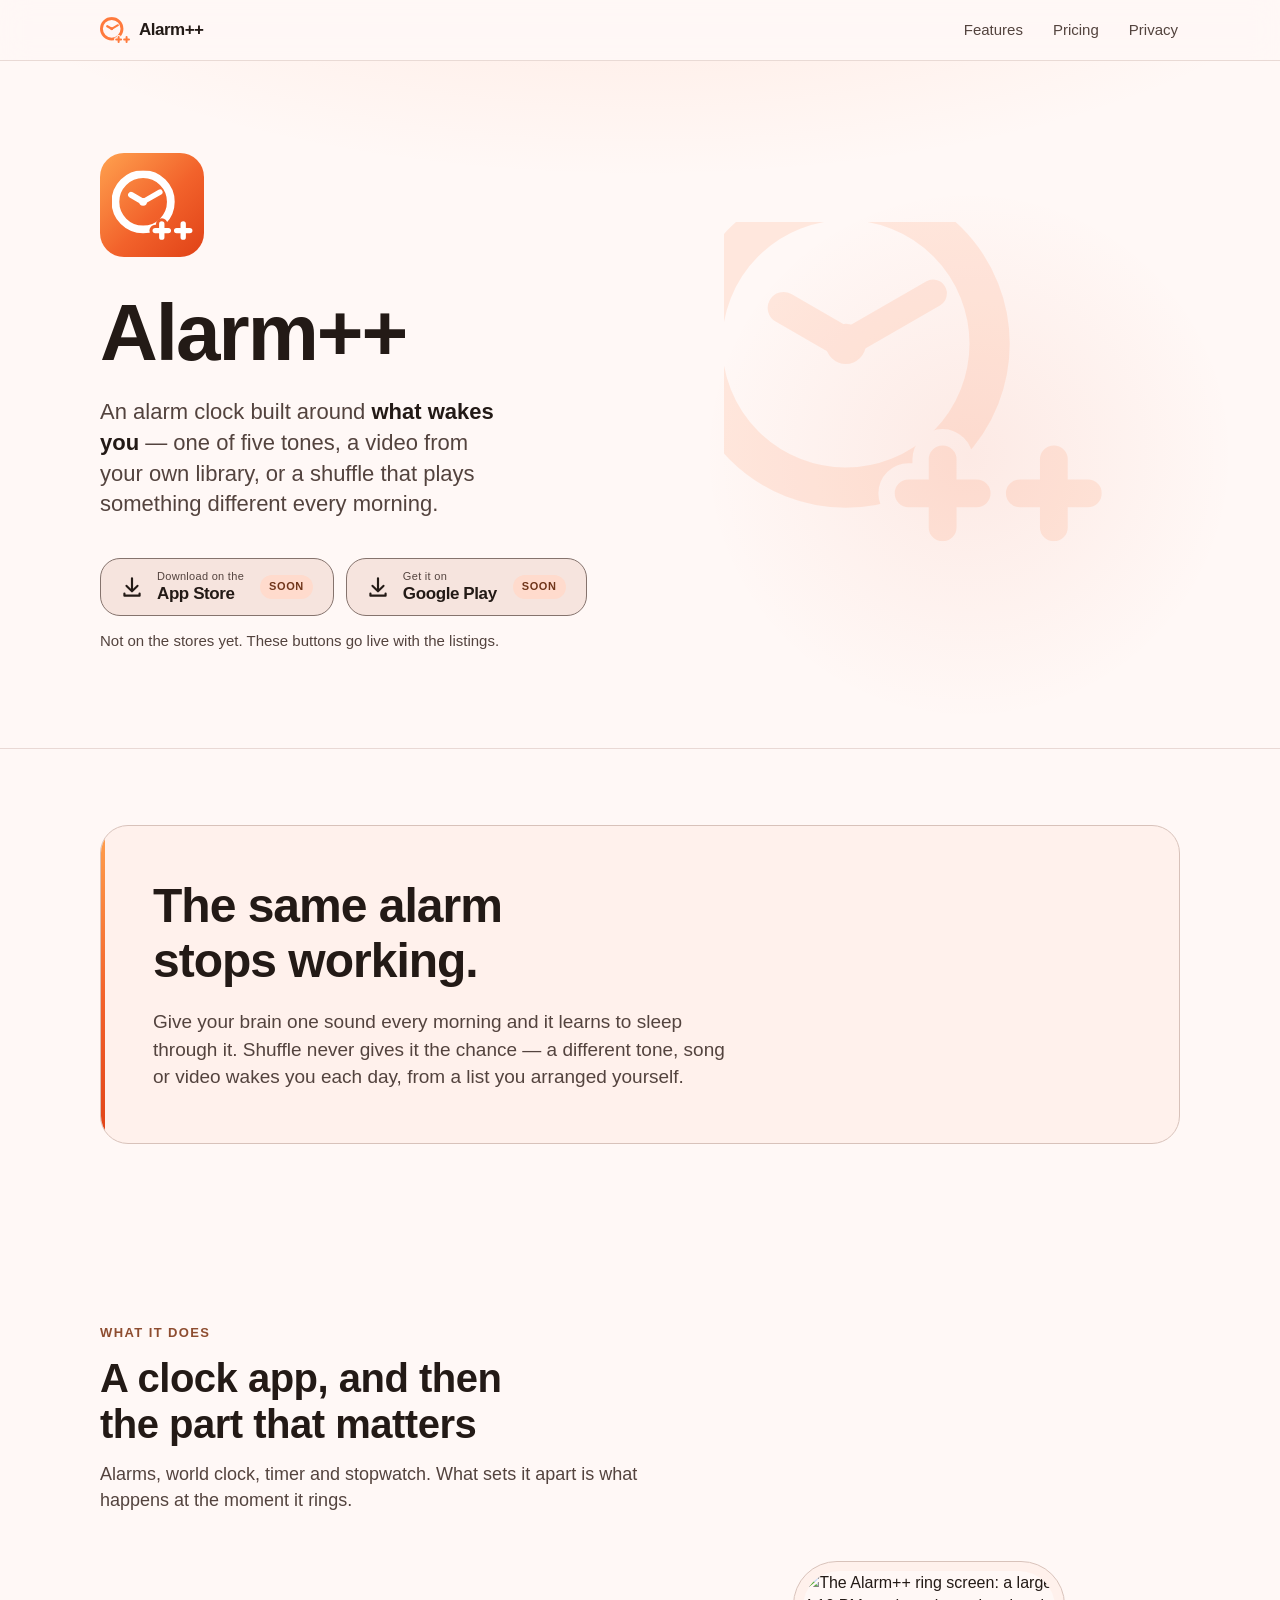
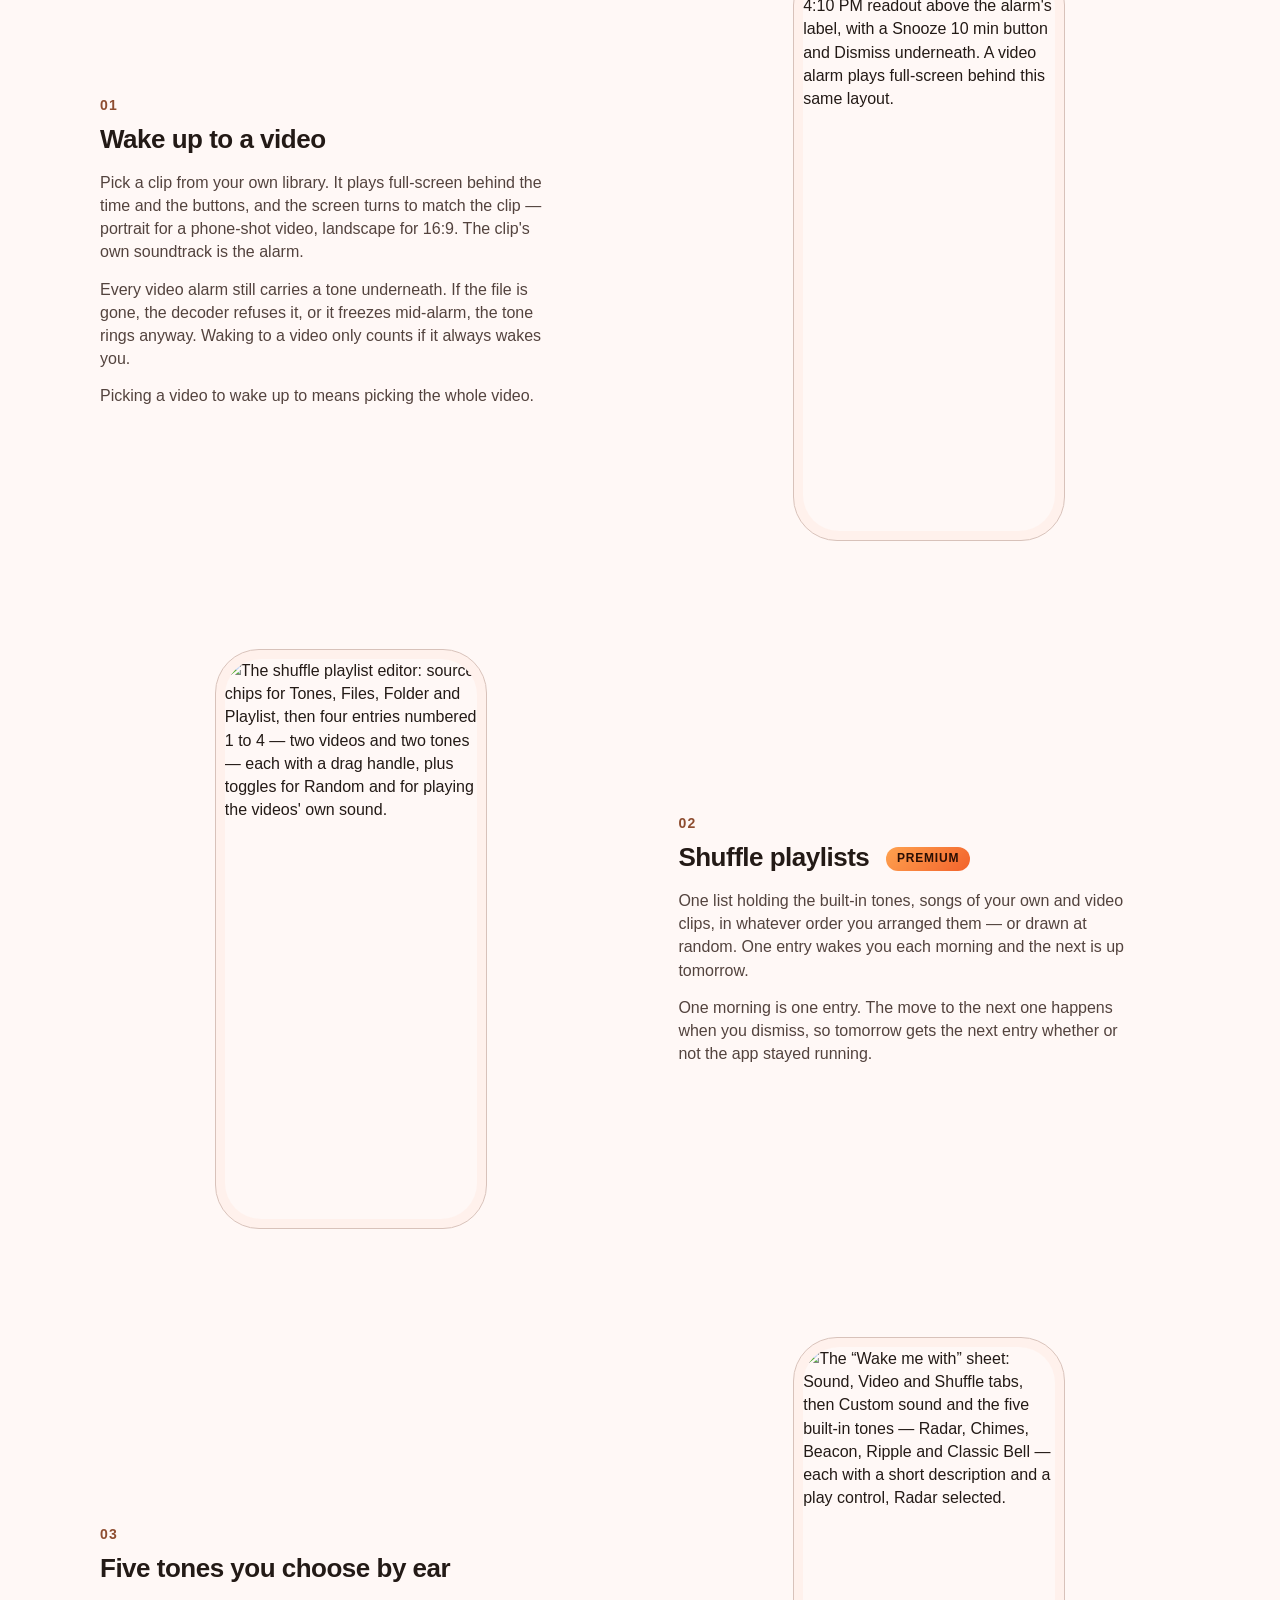
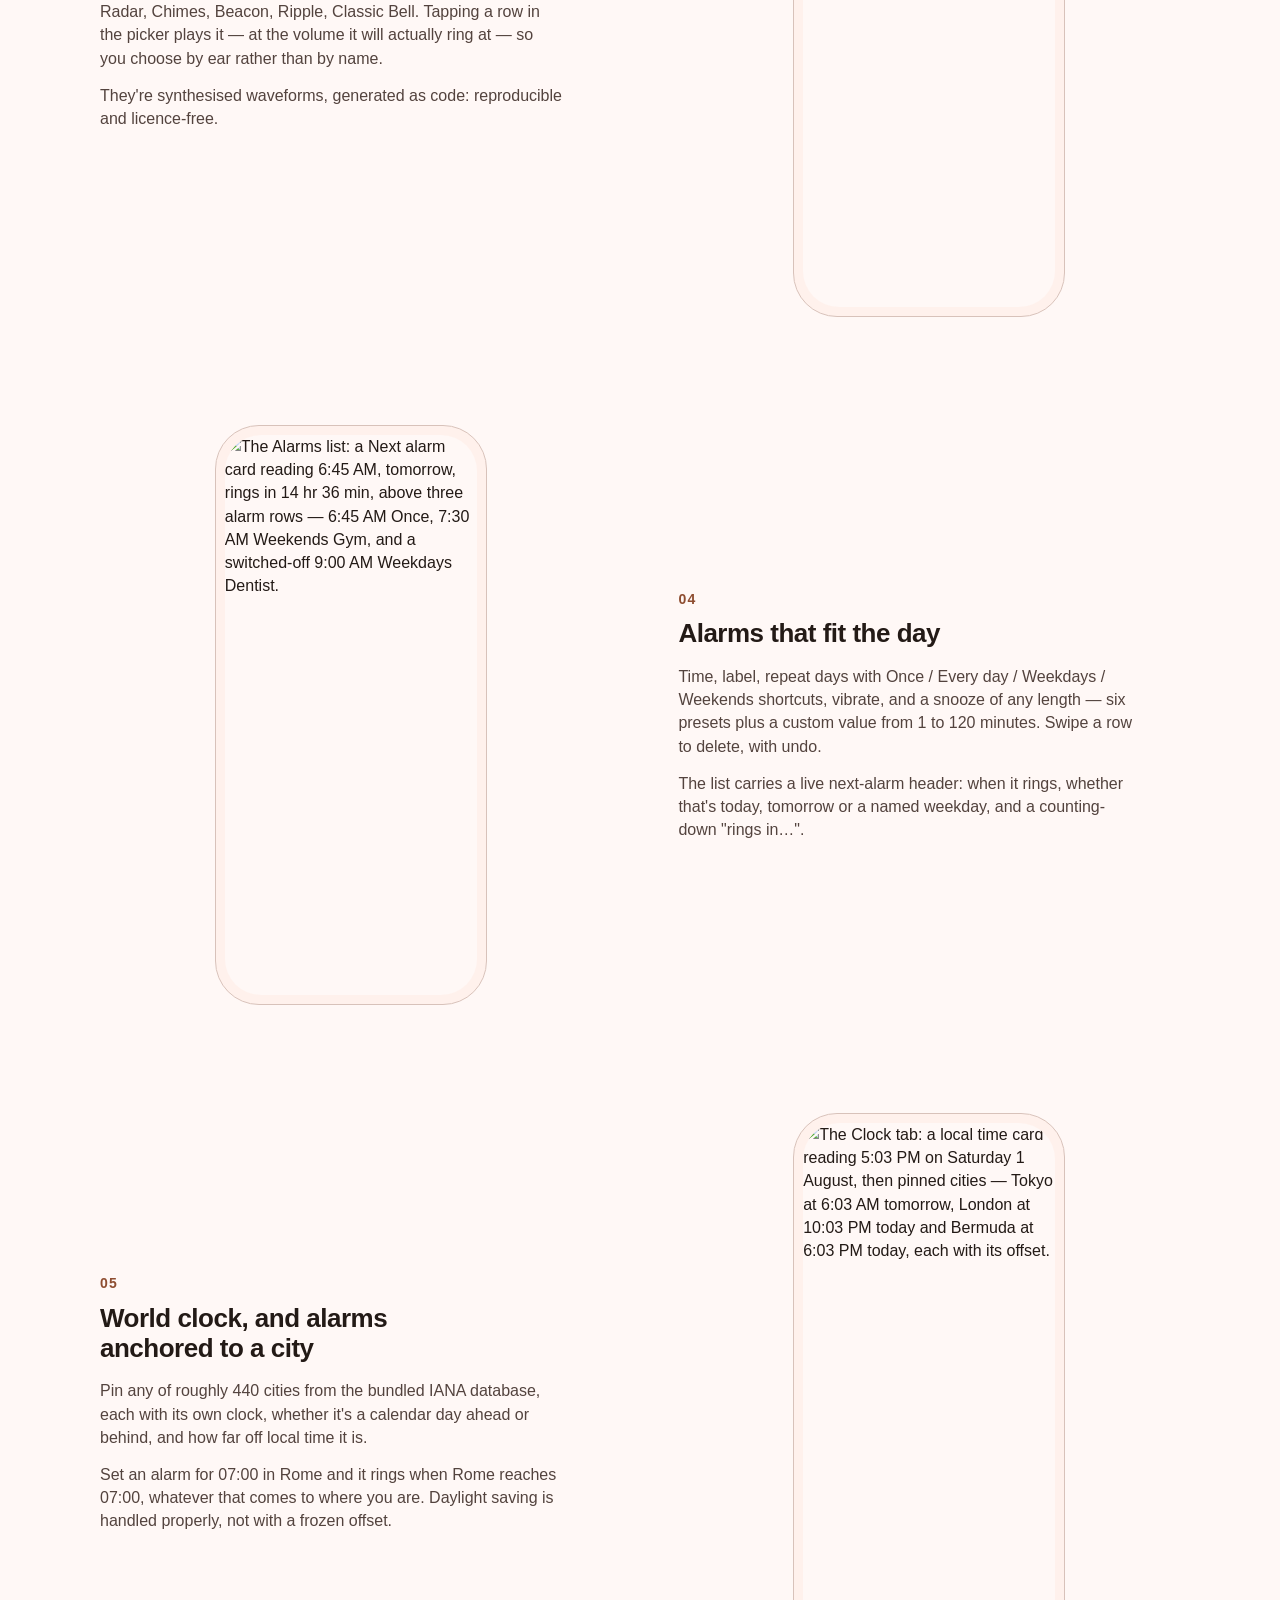
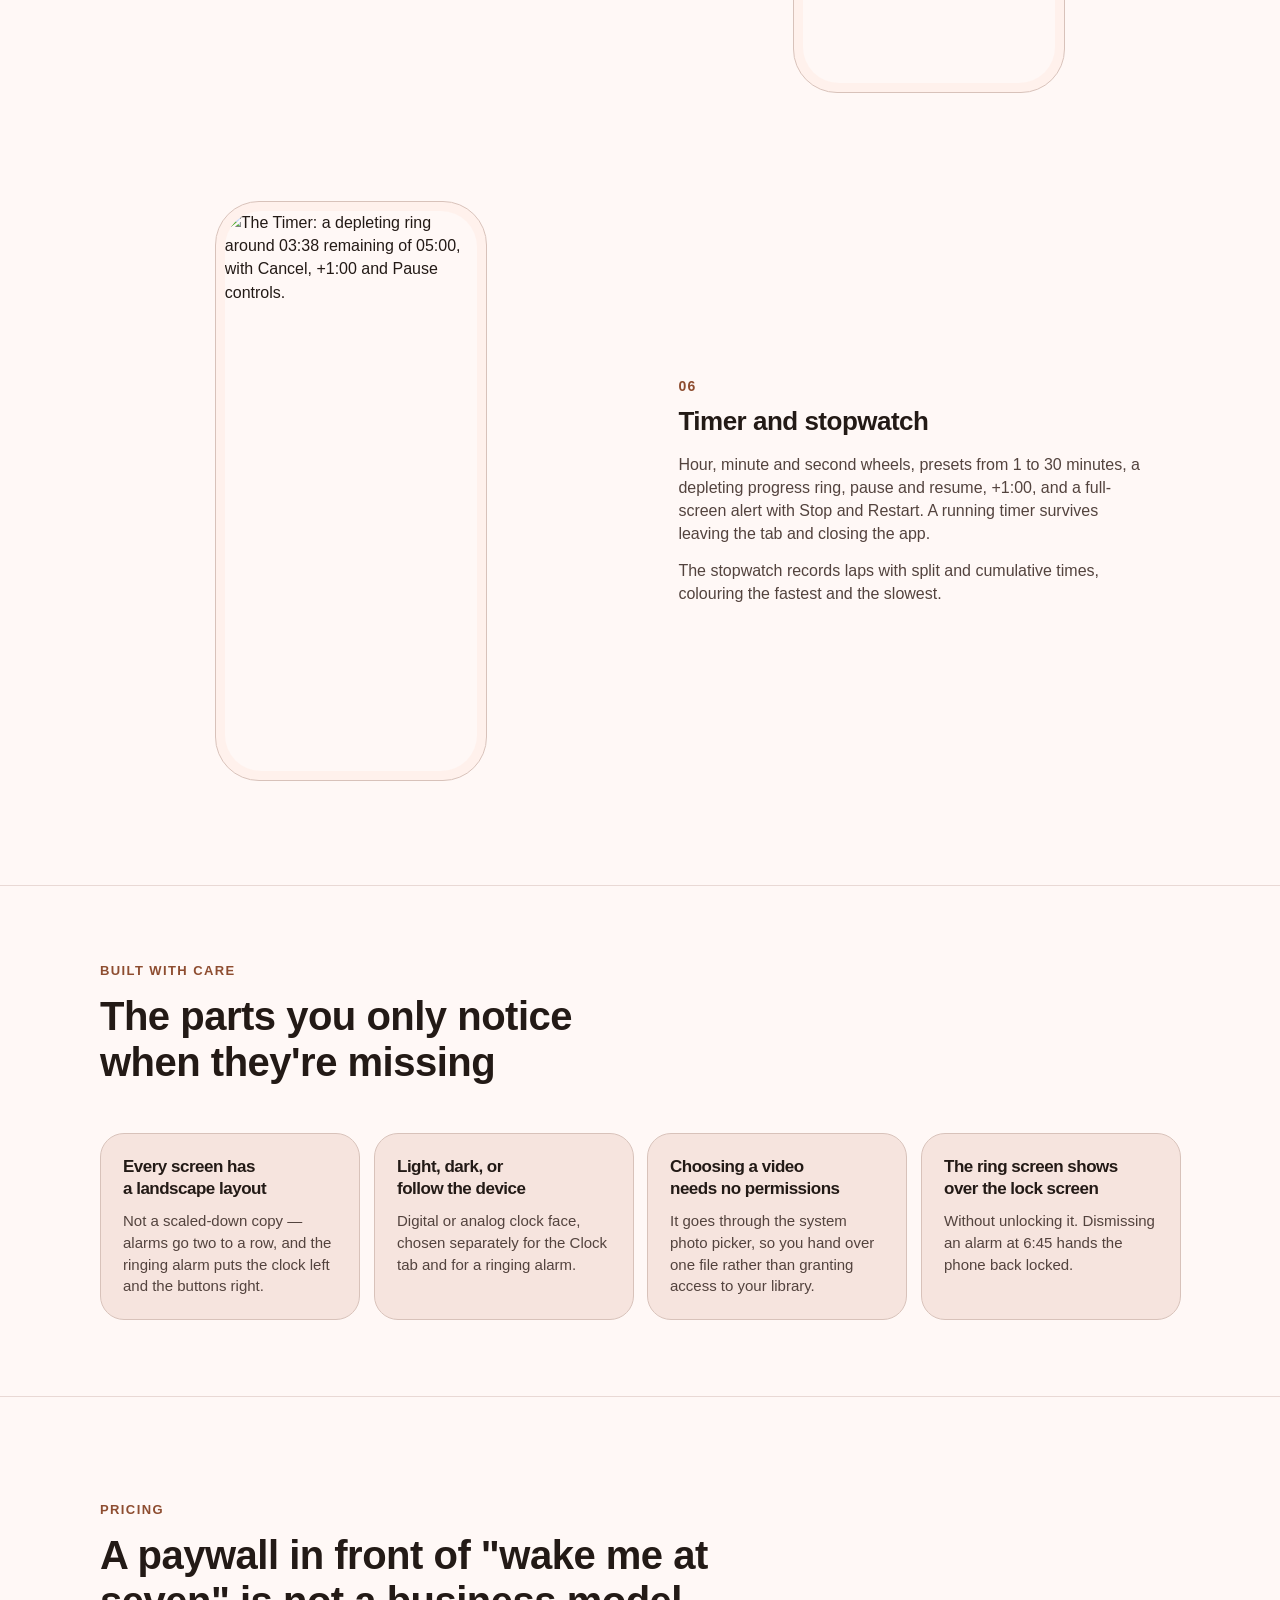
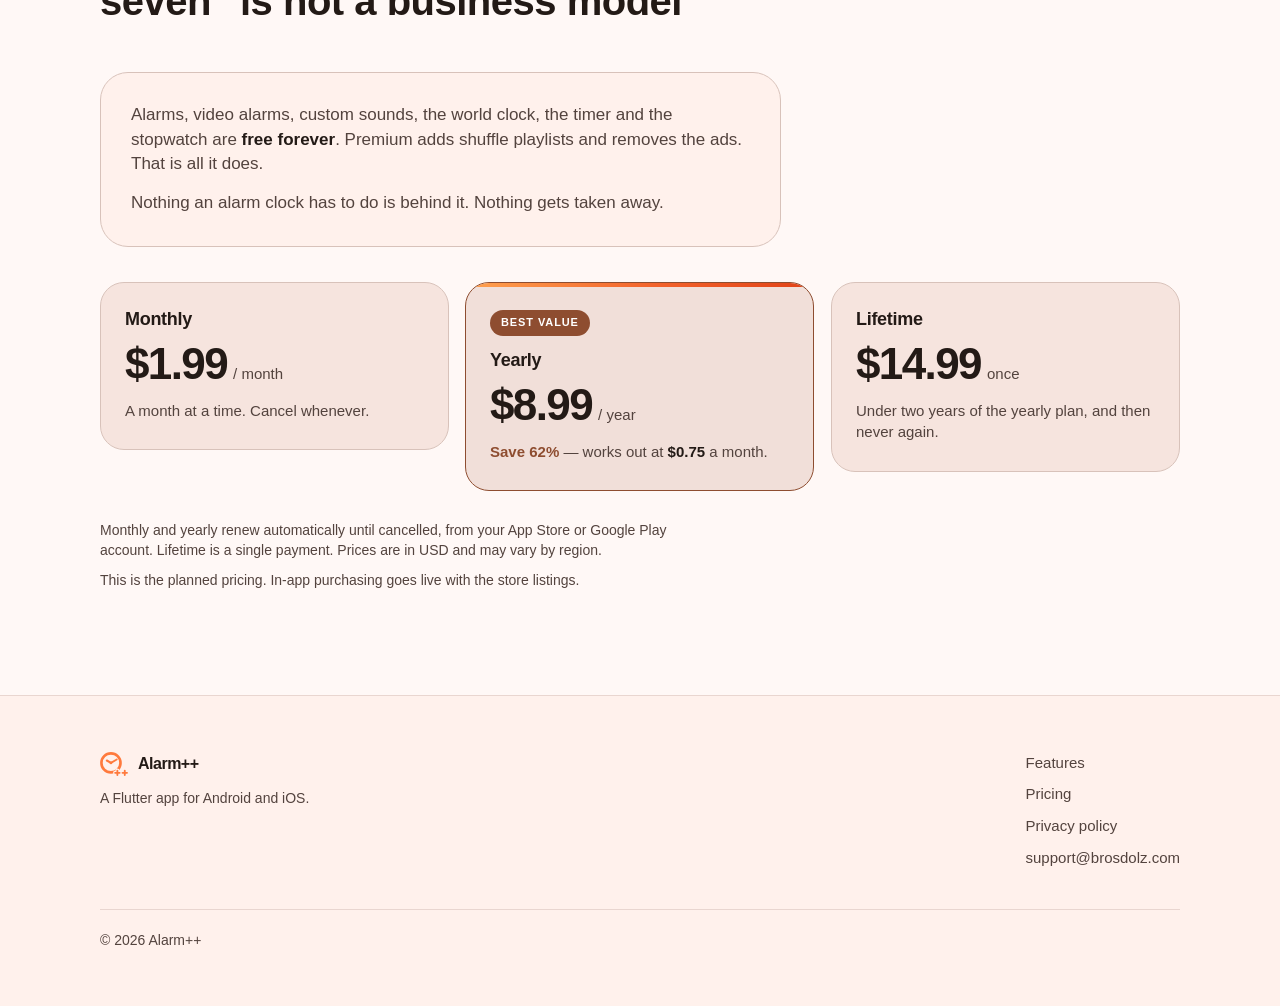
==== commit 081561db: "changed pictures and added email support" ====
--- a/index.html
+++ b/index.html
@@ -141,19 +141,11 @@
             <p class="feature__body">Picking a video to wake up to means picking the whole video.</p>
           </div>
           <div class="feature__visual">
-            <div class="device" aria-hidden="true">
-              <div class="screen screen--ring">
-                <div class="status"><span>06:45</span><span class="status__dots"><i></i><i></i><i></i></span></div>
-                <div class="ring__spacer"></div>
-                <span class="ring__chip">Video &middot; tone armed underneath</span>
-                <p class="ring__label">Alarm</p>
-                <p class="ring__time">06:45</p>
-                <div class="ring__actions">
-                  <span class="mbtn mbtn--ghost">Snooze 9 min</span>
-                  <span class="mbtn mbtn--filled">Stop</span>
-                </div>
-              </div>
-            </div>
+            <figure class="shot">
+              <img src="assets/screenshots/ringing.png" width="1080" height="2400"
+                   loading="lazy" decoding="async"
+                   alt="The Alarm++ ring screen: a large 4:10 PM readout above the alarm's label, with a Snooze 10 min button and Dismiss underneath. A video alarm plays full-screen behind this same layout.">
+            </figure>
           </div>
         </article>
 
@@ -166,47 +158,11 @@
             <p class="feature__body">One morning is one entry. The move to the next one happens when you dismiss, so tomorrow gets the next entry whether or not the app stayed running.</p>
           </div>
           <div class="feature__visual">
-            <div class="device" aria-hidden="true">
-              <div class="screen">
-                <div class="status"><span>22:34</span><span class="status__dots"><i></i><i></i><i></i></span></div>
-                <p class="screen__title">Shuffle <span class="chip chip--grad">Premium</span></p>
-                <div class="mcard">
-                  <div class="mrow">
-                    <span class="grip"><i></i><i></i><i></i><i></i><i></i><i></i></span>
-                    <span class="micon"><svg viewBox="0 0 24 24"><path d="M12 3a1 1 0 0 1 1 1v9.2a3.5 3.5 0 1 1-2-3.16V4a1 1 0 0 1 1-1Z"/></svg></span>
-                    <span class="mrow__grow"><span class="mrow__label">Radar</span><span class="mrow__meta">Tone</span></span>
-                    <span class="chip">Tomorrow</span>
-                  </div>
-                </div>
-                <div class="mcard">
-                  <div class="mrow">
-                    <span class="grip"><i></i><i></i><i></i><i></i><i></i><i></i></span>
-                    <span class="micon"><svg viewBox="0 0 24 24"><path d="M4 6h11a2 2 0 0 1 2 2v8a2 2 0 0 1-2 2H4a2 2 0 0 1-2-2V8a2 2 0 0 1 2-2Zm15 3.5 3-2v9l-3-2v-5Z"/></svg></span>
-                    <span class="mrow__grow"><span class="mrow__label">Beach, July</span><span class="mrow__meta">Video &middot; 0:42</span></span>
-                  </div>
-                </div>
-                <div class="mcard">
-                  <div class="mrow">
-                    <span class="grip"><i></i><i></i><i></i><i></i><i></i><i></i></span>
-                    <span class="micon"><svg viewBox="0 0 24 24"><path d="M20 3v12.2a3.5 3.5 0 1 1-2-3.16V7.6l-8 1.7v8.9a3.5 3.5 0 1 1-2-3.16V6.4l12-2.6Z"/></svg></span>
-                    <span class="mrow__grow"><span class="mrow__label">Morning song</span><span class="mrow__meta">Your library</span></span>
-                  </div>
-                </div>
-                <div class="mcard">
-                  <div class="mrow">
-                    <span class="grip"><i></i><i></i><i></i><i></i><i></i><i></i></span>
-                    <span class="micon"><svg viewBox="0 0 24 24"><path d="M12 3a1 1 0 0 1 1 1v9.2a3.5 3.5 0 1 1-2-3.16V4a1 1 0 0 1 1-1Z"/></svg></span>
-                    <span class="mrow__grow"><span class="mrow__label">Chimes</span><span class="mrow__meta">Tone</span></span>
-                  </div>
-                </div>
-                <div class="mcard mcard--foot">
-                  <div class="mrow">
-                    <span class="mrow__grow"><span class="mrow__meta">Order &middot; as arranged</span></span>
-                    <span class="chip chip--quiet">Shuffle off</span>
-                  </div>
-                </div>
-              </div>
-            </div>
+            <figure class="shot">
+              <img src="assets/screenshots/shuffle.png" width="1080" height="2400"
+                   loading="lazy" decoding="async"
+                   alt="The shuffle playlist editor: source chips for Tones, Files, Folder and Playlist, then four entries numbered 1 to 4 — two videos and two tones — each with a drag handle, plus toggles for Random and for playing the videos' own sound.">
+            </figure>
           </div>
         </article>
 
@@ -215,35 +171,15 @@
           <div class="feature__text">
             <span class="feature__num">03</span>
             <h3>Five tones you choose by ear</h3>
-            <p class="feature__body">Radar, Chimes, Beacon, Ripple, Classic. Tapping a row in the picker plays it — at the volume it will actually ring at — so you choose by ear rather than by name.</p>
+            <p class="feature__body">Radar, Chimes, Beacon, Ripple, Classic Bell. Tapping a row in the picker plays it — at the volume it will actually ring at — so you choose by ear rather than by name.</p>
             <p class="feature__body">They're synthesised waveforms, generated as code: reproducible and licence-free.</p>
           </div>
           <div class="feature__visual">
-            <div class="device" aria-hidden="true">
-              <div class="screen">
-                <div class="status"><span>22:35</span><span class="status__dots"><i></i><i></i><i></i></span></div>
-                <p class="screen__title">Edit alarm</p>
-                <div class="mcard">
-                  <div class="mrow">
-                    <span class="mrow__grow"><span class="mrow__label">06:45</span><span class="mrow__meta">Weekdays &middot; Work</span></span>
-                    <span class="toggle toggle--on"></span>
-                  </div>
-                </div>
-                <div class="sheet">
-                  <span class="sheet__grab"></span>
-                  <p class="sheet__title">Alarm sound</p>
-                  <div class="tone tone--on">
-                    <span class="wave"><i></i><i></i><i></i><i></i><i></i></span>
-                    <span class="tone__name">Radar</span>
-                    <svg class="tone__check" viewBox="0 0 24 24"><path d="M9.6 16.2 5.4 12l-1.4 1.4 5.6 5.6L20.4 8.2 19 6.8 9.6 16.2Z"/></svg>
-                  </div>
-                  <div class="tone"><span class="tone__name">Chimes</span></div>
-                  <div class="tone"><span class="tone__name">Beacon</span></div>
-                  <div class="tone"><span class="tone__name">Ripple</span></div>
-                  <div class="tone"><span class="tone__name">Classic</span></div>
-                </div>
-              </div>
-            </div>
+            <figure class="shot">
+              <img src="assets/screenshots/wake-me-with.png" width="1080" height="2400"
+                   loading="lazy" decoding="async"
+                   alt="The “Wake me with” sheet: Sound, Video and Shuffle tabs, then Custom sound and the five built-in tones — Radar, Chimes, Beacon, Ripple and Classic Bell — each with a short description and a play control, Radar selected.">
+            </figure>
           </div>
         </article>
 
@@ -256,36 +192,11 @@
             <p class="feature__body">The list carries a live next-alarm header: when it rings, whether that's today, tomorrow or a named weekday, and a counting-down "rings in&hellip;".</p>
           </div>
           <div class="feature__visual">
-            <div class="device" aria-hidden="true">
-              <div class="screen">
-                <div class="status"><span>22:33</span><span class="status__dots"><i></i><i></i><i></i></span></div>
-                <p class="screen__title">Alarms</p>
-                <div class="mcard">
-                  <p class="mrow__meta">Next alarm</p>
-                  <div class="mrow">
-                    <span class="mrow__grow"><span class="mtime">06:45</span><span class="mrow__meta">Tomorrow &middot; rings in 8h 12m</span></span>
-                  </div>
-                </div>
-                <div class="mcard">
-                  <div class="mrow">
-                    <span class="mrow__grow"><span class="mtime">06:45</span><span class="mrow__meta">Mon&ndash;Fri &middot; Work</span></span>
-                    <span class="toggle toggle--on"></span>
-                  </div>
-                </div>
-                <div class="mcard">
-                  <div class="mrow">
-                    <span class="mrow__grow"><span class="mtime">07:30</span><span class="mrow__meta">Sat, Sun &middot; Gym</span></span>
-                    <span class="toggle toggle--on"></span>
-                  </div>
-                </div>
-                <div class="mcard">
-                  <div class="mrow">
-                    <span class="mrow__grow"><span class="mtime mtime--off">09:00</span><span class="mrow__meta">Once &middot; Dentist</span></span>
-                    <span class="toggle"></span>
-                  </div>
-                </div>
-              </div>
-            </div>
+            <figure class="shot">
+              <img src="assets/screenshots/alarms.png" width="1080" height="2400"
+                   loading="lazy" decoding="async"
+                   alt="The Alarms list: a Next alarm card reading 6:45 AM, tomorrow, rings in 14 hr 36 min, above three alarm rows — 6:45 AM Once, 7:30 AM Weekends Gym, and a switched-off 9:00 AM Weekdays Dentist.">
+            </figure>
           </div>
         </article>
 
@@ -298,36 +209,11 @@
             <p class="feature__body">Set an alarm for <span class="tnum">07:00</span> in Rome and it rings when Rome reaches <span class="tnum">07:00</span>, whatever that comes to where you are. Daylight saving is handled properly, not with a frozen offset.</p>
           </div>
           <div class="feature__visual">
-            <div class="device" aria-hidden="true">
-              <div class="screen">
-                <div class="status"><span>06:45</span><span class="status__dots"><i></i><i></i><i></i></span></div>
-                <p class="screen__title">World clock</p>
-                <div class="mcard">
-                  <div class="mrow">
-                    <span class="mrow__grow"><span class="mrow__label">Rome</span><span class="mrow__meta">Today &middot; +1h</span></span>
-                    <span class="mtime">07:45</span>
-                  </div>
-                </div>
-                <div class="mcard">
-                  <div class="mrow">
-                    <span class="mrow__grow"><span class="mrow__label">Tokyo</span><span class="mrow__meta">Today &middot; +8h</span></span>
-                    <span class="mtime">14:45</span>
-                  </div>
-                </div>
-                <div class="mcard">
-                  <div class="mrow">
-                    <span class="mrow__grow"><span class="mrow__label">Los Angeles</span><span class="mrow__meta">Yesterday &middot; &minus;8h</span></span>
-                    <span class="mtime">22:45</span>
-                  </div>
-                </div>
-                <div class="mcard mcard--foot">
-                  <div class="mrow">
-                    <span class="mrow__grow"><span class="mrow__label">Alarm &middot; 07:00</span><span class="mrow__meta">Europe/Rome</span></span>
-                    <span class="chip">Anchored</span>
-                  </div>
-                </div>
-              </div>
-            </div>
+            <figure class="shot">
+              <img src="assets/screenshots/world-clock.png" width="1080" height="2400"
+                   loading="lazy" decoding="async"
+                   alt="The Clock tab: a local time card reading 5:03 PM on Saturday 1 August, then pinned cities — Tokyo at 6:03 AM tomorrow, London at 10:03 PM today and Bermuda at 6:03 PM today, each with its offset.">
+            </figure>
           </div>
         </article>
 
@@ -340,31 +226,11 @@
             <p class="feature__body">The stopwatch records laps with split and cumulative times, colouring the fastest and the slowest.</p>
           </div>
           <div class="feature__visual">
-            <div class="device" aria-hidden="true">
-              <div class="screen">
-                <div class="status"><span>22:36</span><span class="status__dots"><i></i><i></i><i></i></span></div>
-                <p class="screen__title">Timer</p>
-                <div class="dial">
-                  <div class="dial__wrap">
-                    <svg viewBox="0 0 120 120" focusable="false">
-                      <circle class="dial__track" cx="60" cy="60" r="50"/>
-                      <circle class="dial__fill" cx="60" cy="60" r="50"/>
-                    </svg>
-                    <span class="dial__read">04:32</span>
-                  </div>
-                </div>
-                <div class="mactions">
-                  <span class="mbtn mbtn--soft">Pause</span>
-                  <span class="mbtn mbtn--primary">+1:00</span>
-                </div>
-                <div class="tabs">
-                  <span class="tab">Clock</span>
-                  <span class="tab">Alarms</span>
-                  <span class="tab tab--on">Timer</span>
-                  <span class="tab">Stopwatch</span>
-                </div>
-              </div>
-            </div>
+            <figure class="shot">
+              <img src="assets/screenshots/timer.png" width="1080" height="2400"
+                   loading="lazy" decoding="async"
+                   alt="The Timer: a depleting ring around 03:38 remaining of 05:00, with Cancel, +1:00 and Pause controls.">
+            </figure>
           </div>
         </article>
 
@@ -455,7 +321,7 @@
         <li><a href="#features">Features</a></li>
         <li><a href="#pricing">Pricing</a></li>
         <li><a href="privacy.html">Privacy policy</a></li>
-        <li><a href="mailto:CONTACT_EMAIL_HERE">CONTACT_EMAIL_HERE</a></li>
+        <li><a href="mailto:support@brosdolz.com">support@brosdolz.com</a></li>
       </ul>
     </div>
     <p class="footer__legal">&copy; 2026 Alarm++</p>
--- a/styles.css
+++ b/styles.css
@@ -487,10 +487,13 @@
 }
 
 /* --------------------------------------------------------------------------
-   8. Phone mocks
-   -------------------------------------------------------------------------- */
-
-.device {
+   8. App screenshots
+   -------------------------------------------------------------------------- */
+
+/* Device frame around a real 1080x2400 screenshot. The image already contains
+   the system status and navigation bars, so the frame is just the bezel. */
+.shot {
+  margin: 0;
   width: min(272px, 78vw);
   padding: 9px;
   border-radius: 44px;
@@ -499,256 +502,13 @@
   flex: 0 0 auto;
 }
 
-.screen {
+.shot img {
+  display: block;
+  width: 100%;
+  height: auto;
   border-radius: 36px;
   background: var(--surface);
-  border: 1px solid var(--divider);
-  overflow: hidden;
-  aspect-ratio: 9 / 18.2;
-  display: flex;
-  flex-direction: column;
-  padding: 10px 12px 14px;
-  font-size: 0.75rem;
-}
-
-.status {
-  display: flex;
-  align-items: center;
-  justify-content: space-between;
-  padding: 2px 6px 10px;
-  color: var(--on-surface-variant);
-  font-size: 0.6875rem;
-  font-weight: 700;
-  font-variant-numeric: tabular-nums;
-}
-.status__dots { display: flex; gap: 3px; }
-.status__dots i { width: 5px; height: 5px; border-radius: 50%; background: currentColor; opacity: 0.55; }
-
-.screen__title {
-  font-size: 1.0625rem;
-  font-weight: 700;
-  letter-spacing: -0.5px;
-  padding: 2px 4px 12px;
-  display: flex;
-  align-items: center;
-  justify-content: space-between;
-  gap: 8px;
-}
-
-.mcard {
-  border-radius: 18px;
-  background: var(--surface-container-high);
-  padding: 11px 12px;
-}
-.mcard + .mcard { margin-top: 8px; }
-
-.mrow { display: flex; align-items: center; gap: 10px; }
-.mrow__grow { flex: 1 1 auto; min-width: 0; }
-/* These rows carry clock times too, so they take tabular figures like .mtime. */
-.mrow__label {
-  display: block;
-  font-weight: 700;
-  color: var(--on-surface);
-  font-variant-numeric: tabular-nums;
-}
-.mrow__meta {
-  display: block;
-  color: var(--on-surface-variant);
-  font-size: 0.6875rem;
-  margin-top: 2px;
-  font-variant-numeric: tabular-nums;
-}
-.mcard.mcard--foot { margin-top: auto; }
-
-.mtime {
-  font-size: 1.375rem;
-  font-weight: 700;
-  letter-spacing: -1px;
-  font-variant-numeric: tabular-nums;
-  line-height: 1;
-}
-.mtime--off { color: var(--outline); }
-
-.toggle {
-  width: 34px; height: 20px;
-  border-radius: 10px;
-  background: var(--outline-variant);
-  position: relative;
-  flex: 0 0 auto;
-}
-.toggle::after {
-  content: "";
-  position: absolute;
-  top: 3px; left: 3px;
-  width: 14px; height: 14px;
-  border-radius: 50%;
-  background: var(--outline);
-}
-.toggle--on { background: var(--primary); }
-.toggle--on::after { left: 17px; background: var(--on-primary); }
-
-.chip {
-  display: inline-flex;
-  align-items: center;
-  gap: 5px;
-  padding: 4px 9px;
-  border-radius: var(--r-pill);
-  background: var(--primary-container);
-  color: var(--on-primary-container);
-  font-size: 0.625rem;
-  font-weight: 700;
-  letter-spacing: 0.4px;
-}
-.chip--grad { background: var(--sunrise-pill); color: var(--on-sunrise); }
-.chip--quiet { background: var(--surface-container-highest); color: var(--on-surface-variant); }
-
-.micon {
-  width: 26px; height: 26px;
-  border-radius: 9px;
-  display: grid;
-  place-items: center;
-  flex: 0 0 auto;
-  background: var(--surface-container-highest);
-  color: var(--primary);
-}
-.micon svg { width: 14px; height: 14px; fill: currentColor; }
-
-.grip {
-  display: grid;
-  grid-template-columns: 2px 2px;
-  gap: 3px;
-  flex: 0 0 auto;
-  opacity: 0.5;
-  color: var(--on-surface-variant);
-}
-.grip i { width: 2px; height: 2px; border-radius: 50%; background: currentColor; }
-
-/* Mock 1 — a video alarm ringing. Always dark: a clip is playing full-screen. */
-.screen--ring {
-  position: relative;
-  padding: 10px 12px 16px;
-  color: #FFF3EE;
-  background:
-    radial-gradient(120% 65% at 18% 8%, rgba(255,162,79,0.42), transparent 62%),
-    radial-gradient(95% 55% at 88% 78%, rgba(224,66,23,0.5), transparent 66%),
-    radial-gradient(75% 40% at 50% 50%, rgba(255,181,152,0.16), transparent 70%),
-    linear-gradient(168deg, #2B1B18 0%, #17100F 55%, #241512 100%);
-}
-.screen--ring .status { color: rgba(255,243,238,0.78); }
-.ring__spacer { flex: 1 1 auto; }
-.ring__label { font-size: 0.75rem; letter-spacing: 1.6px; text-transform: uppercase; opacity: 0.88; }
-.ring__time {
-  font-size: 2.875rem;
-  font-weight: 700;
-  letter-spacing: -2.5px;
-  font-variant-numeric: tabular-nums;
-  line-height: 1;
-  margin: 6px 0 10px;
-}
-.ring__chip {
-  display: inline-flex;
-  align-self: flex-start;
-  align-items: center;
-  gap: 6px;
-  margin-bottom: 14px;
-  padding: 5px 10px;
-  border-radius: var(--r-pill);
-  background: rgba(18,16,19,0.55);
-  border: 1px solid rgba(255,243,238,0.3);
-  font-size: 0.625rem;
-  font-weight: 700;
-  letter-spacing: 0.3px;
-}
-.ring__actions { display: grid; gap: 8px; margin-top: 18px; }
-.mbtn {
-  min-height: 40px;
-  border-radius: var(--r-button);
-  display: grid;
-  place-items: center;
-  font-weight: 700;
-  font-size: 0.8125rem;
-  letter-spacing: -0.2px;
-  font-variant-numeric: tabular-nums;
-}
-.mbtn--filled { background: #FFB598; color: #552007; }
-.mbtn--ghost { border: 1px solid rgba(255,243,238,0.45); color: #FFF3EE; }
-
-/* Mock 3 — a picker sheet. */
-/* A bottom sheet sits flush with the bottom edge of the screen. */
-.sheet {
-  margin: auto -12px -14px;
-  border-radius: 24px 24px 34px 34px;
-  background: var(--surface-container);
-  border: 1px solid var(--divider);
-  border-bottom: 0;
-  padding: 10px 13px 20px;
-}
-.sheet__grab {
-  display: block;
-  width: 34px; height: 4px;
-  border-radius: 2px;
-  background: var(--outline-variant);
-  margin: 0 auto 10px;
-}
-.sheet__title { font-weight: 700; font-size: 0.8125rem; padding: 0 3px 8px; }
-.tone {
-  display: flex;
-  align-items: center;
-  gap: 9px;
-  padding: 7px 9px;
-  border-radius: 13px;
-}
-.tone--on { background: var(--primary-container); color: var(--on-primary-container); }
-.tone__name { flex: 1 1 auto; font-weight: 700; }
-.tone__check { width: 14px; height: 14px; fill: currentColor; }
-.wave { display: flex; align-items: flex-end; gap: 2px; height: 14px; }
-.wave i { width: 2px; border-radius: 1px; background: currentColor; }
-.wave i:nth-child(1) { height: 40%; }
-.wave i:nth-child(2) { height: 85%; }
-.wave i:nth-child(3) { height: 60%; }
-.wave i:nth-child(4) { height: 100%; }
-.wave i:nth-child(5) { height: 45%; }
-
-/* Mock 6 — the timer's depleting ring. */
-.dial { display: grid; place-items: center; padding: 6px 0 12px; }
-.dial__wrap { position: relative; width: 132px; height: 132px; }
-.dial svg { width: 100%; height: 100%; transform: rotate(-90deg); }
-.dial__track { fill: none; stroke: var(--surface-container-high); stroke-width: 10; }
-.dial__fill {
-  fill: none;
-  stroke: var(--brand);
-  stroke-width: 10;
-  stroke-linecap: round;
-  stroke-dasharray: 314;
-  stroke-dashoffset: 96;
-}
-.dial__read {
-  position: absolute;
-  inset: 0;
-  display: grid;
-  place-items: center;
-  font-size: 1.375rem;
-  font-weight: 700;
-  letter-spacing: -1px;
-  font-variant-numeric: tabular-nums;
-}
-.mactions { display: flex; gap: 8px; }
-.mactions .mbtn { flex: 1 1 0; }
-.mbtn--soft { background: var(--surface-container-high); color: var(--on-surface); }
-.mbtn--primary { background: var(--primary); color: var(--on-primary); }
-
-.tabs {
-  display: flex;
-  justify-content: space-between;
-  gap: 4px;
-  margin-top: auto;
-  padding-top: 12px;
-  border-top: 1px solid var(--divider);
-  font-size: 0.625rem;
-  color: var(--on-surface-variant);
-}
-.tab { padding: 6px 2px 0; }
-.tab--on { color: var(--primary); font-weight: 700; }
+}
 
 /* --------------------------------------------------------------------------
    9. Built with care
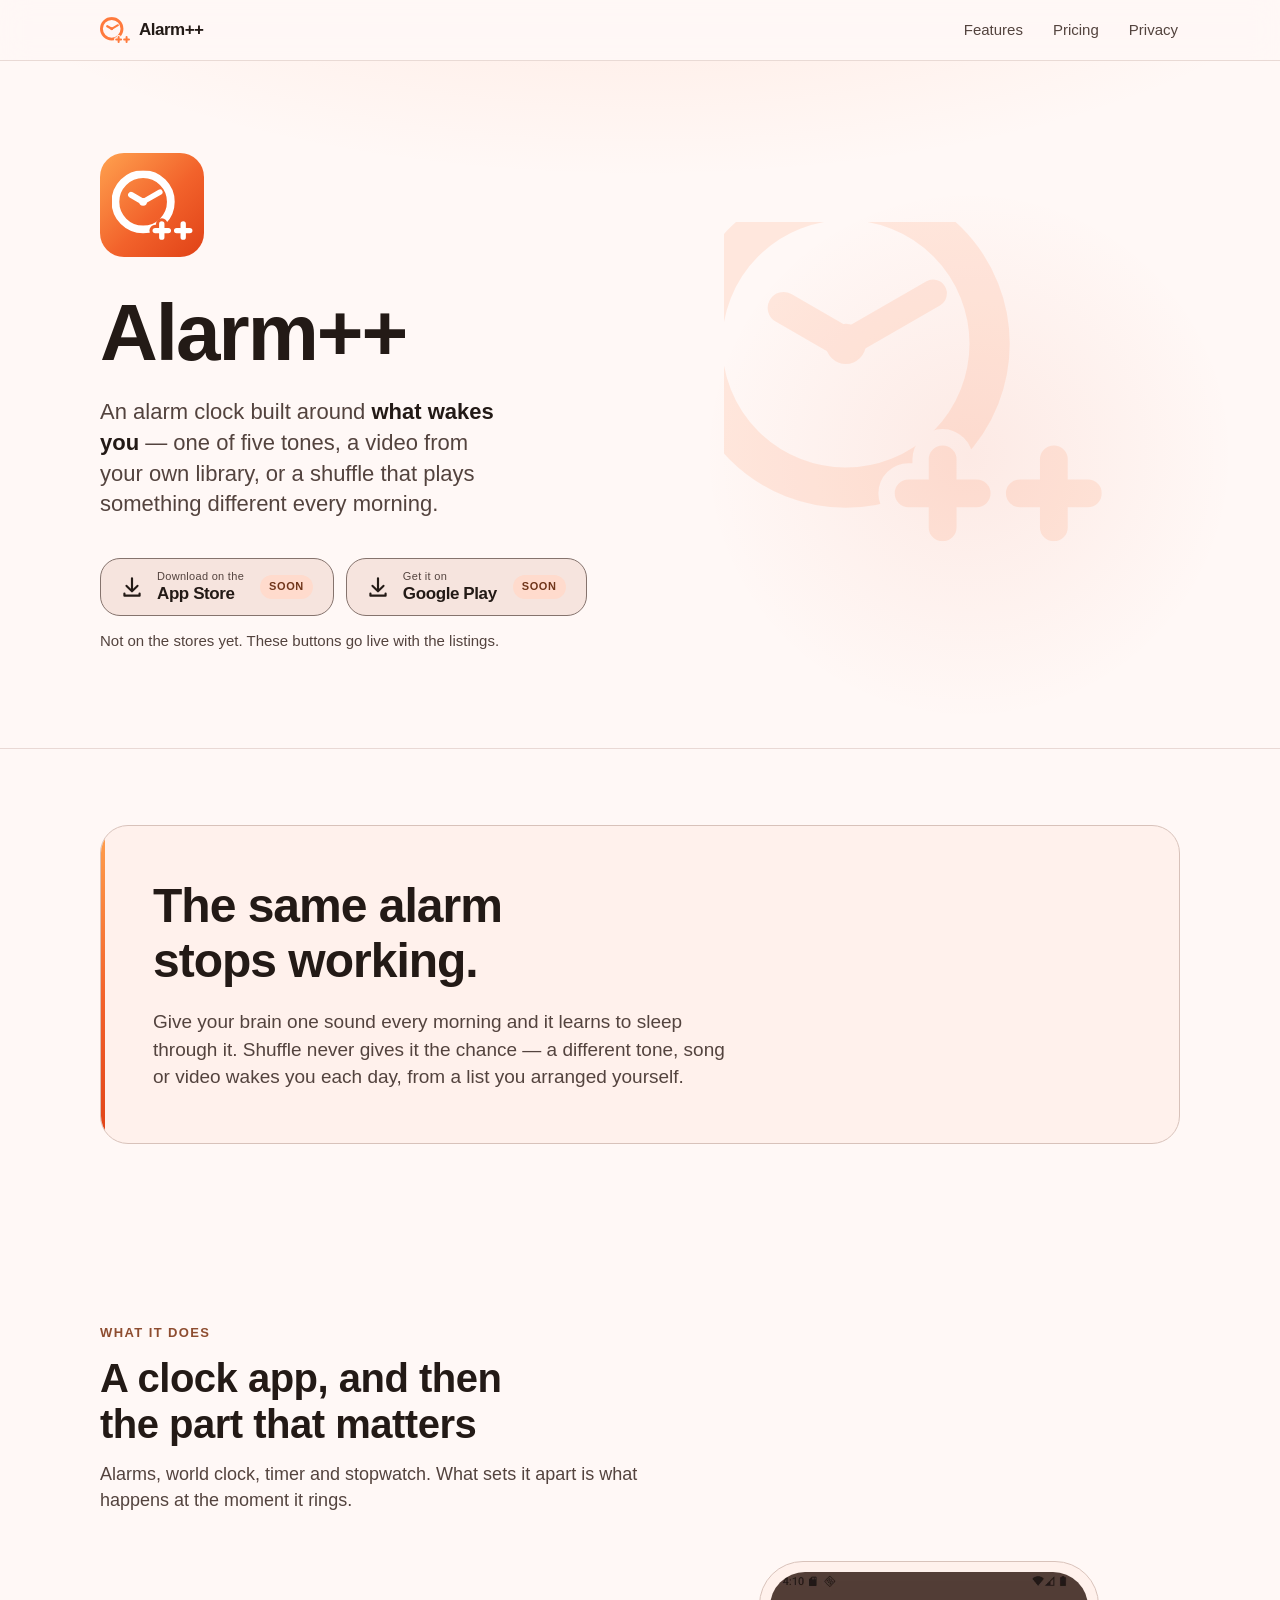
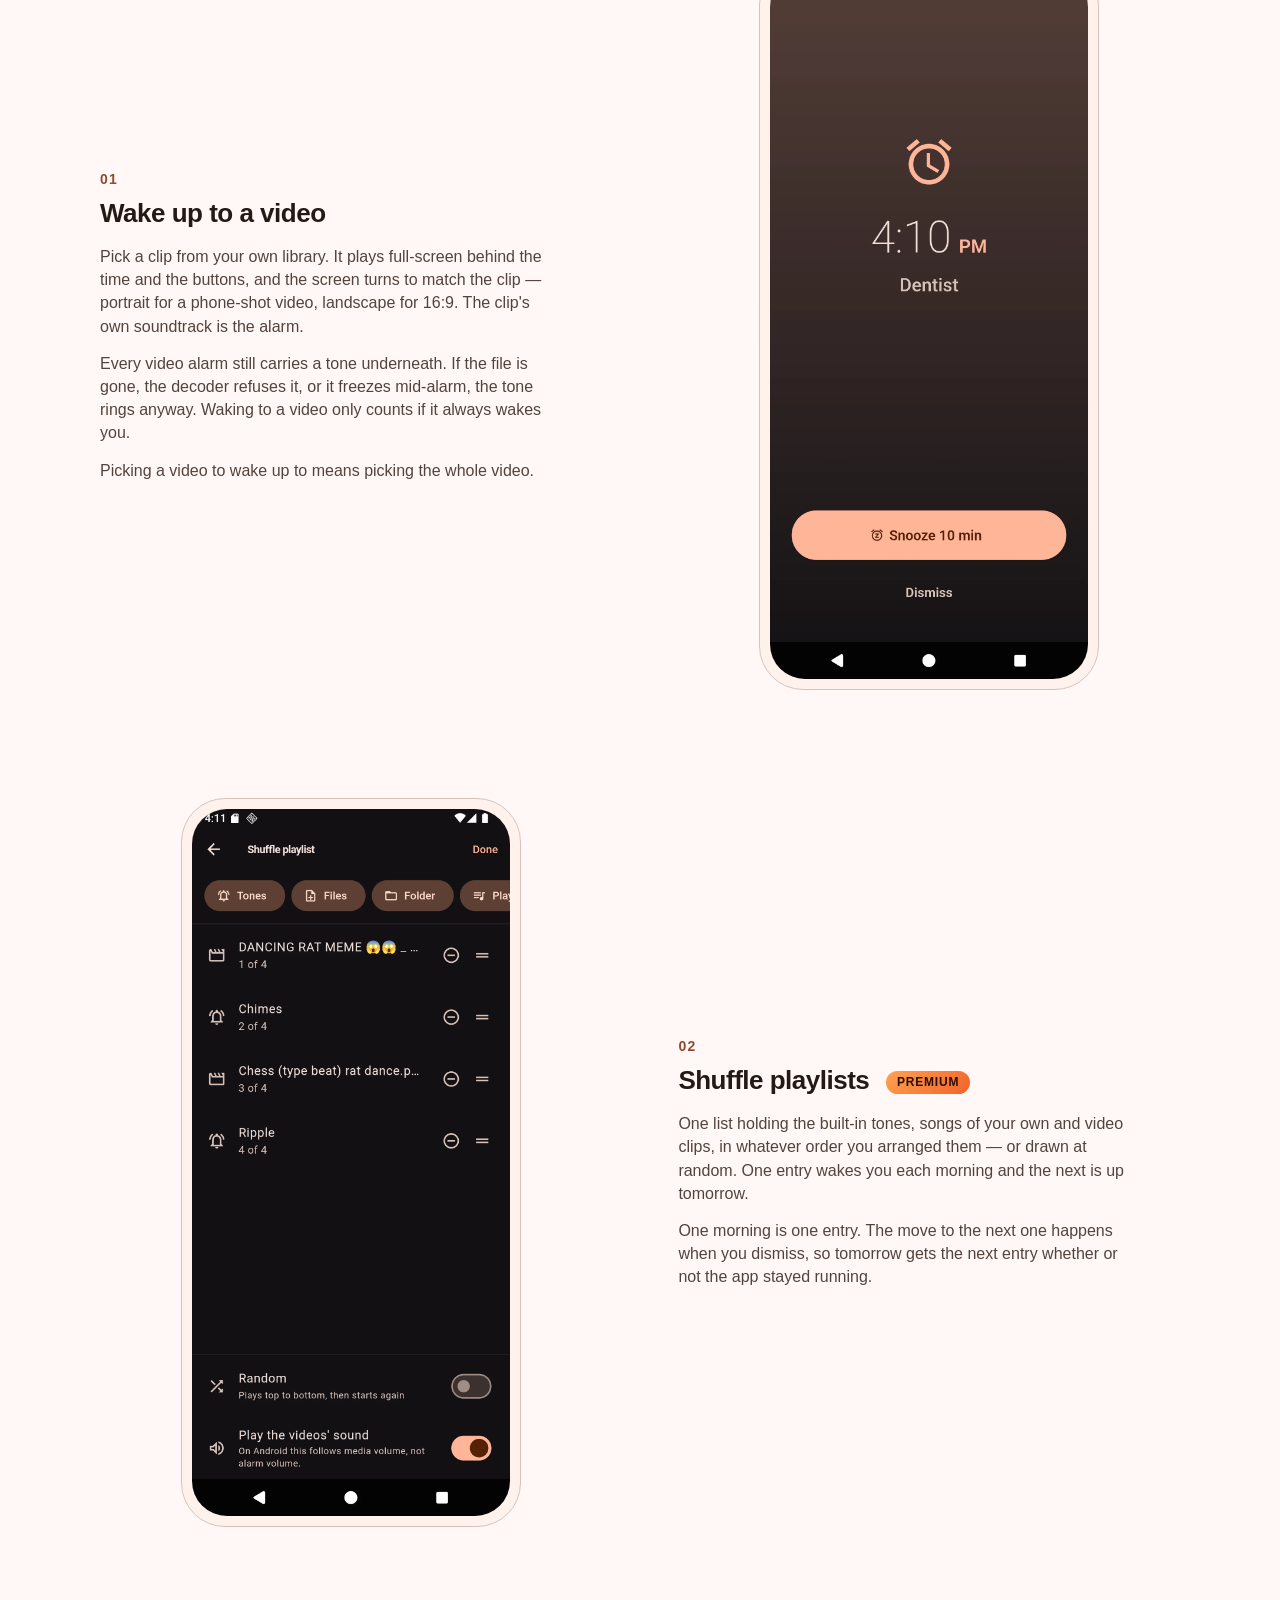
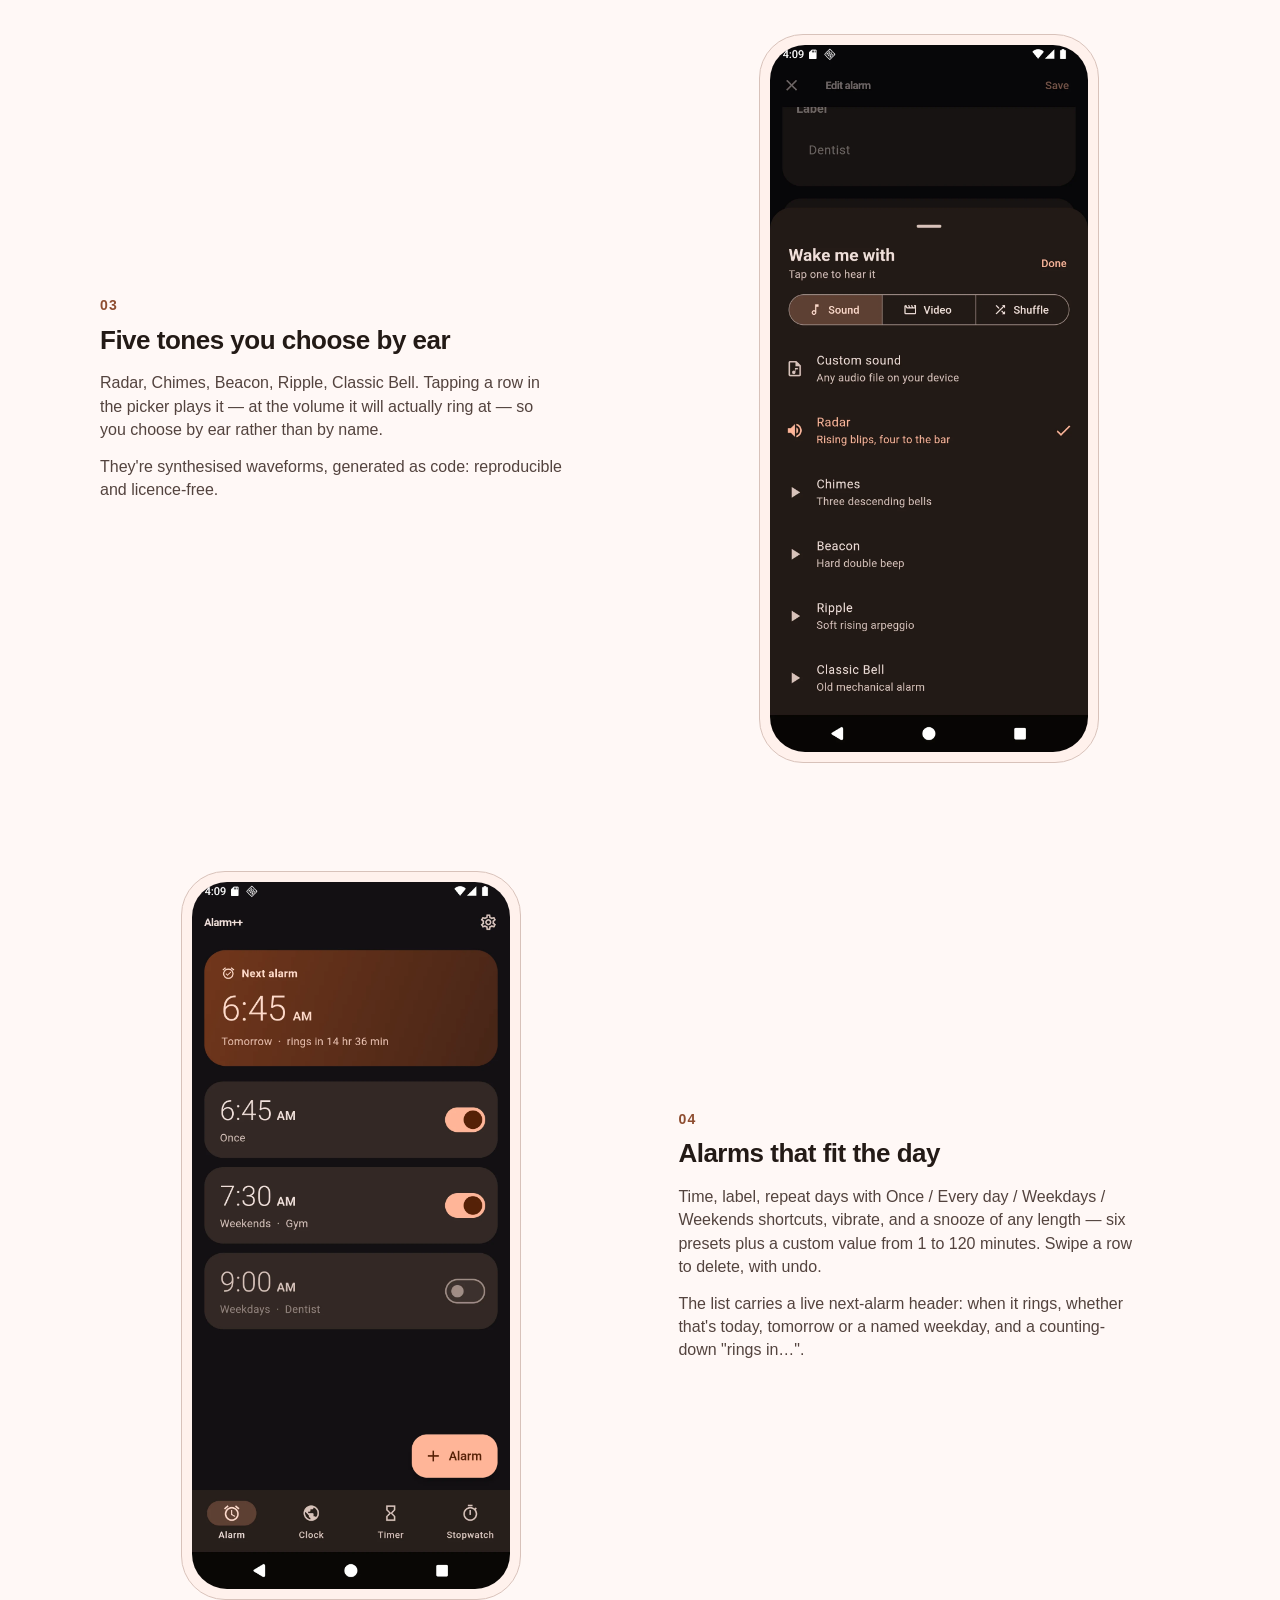
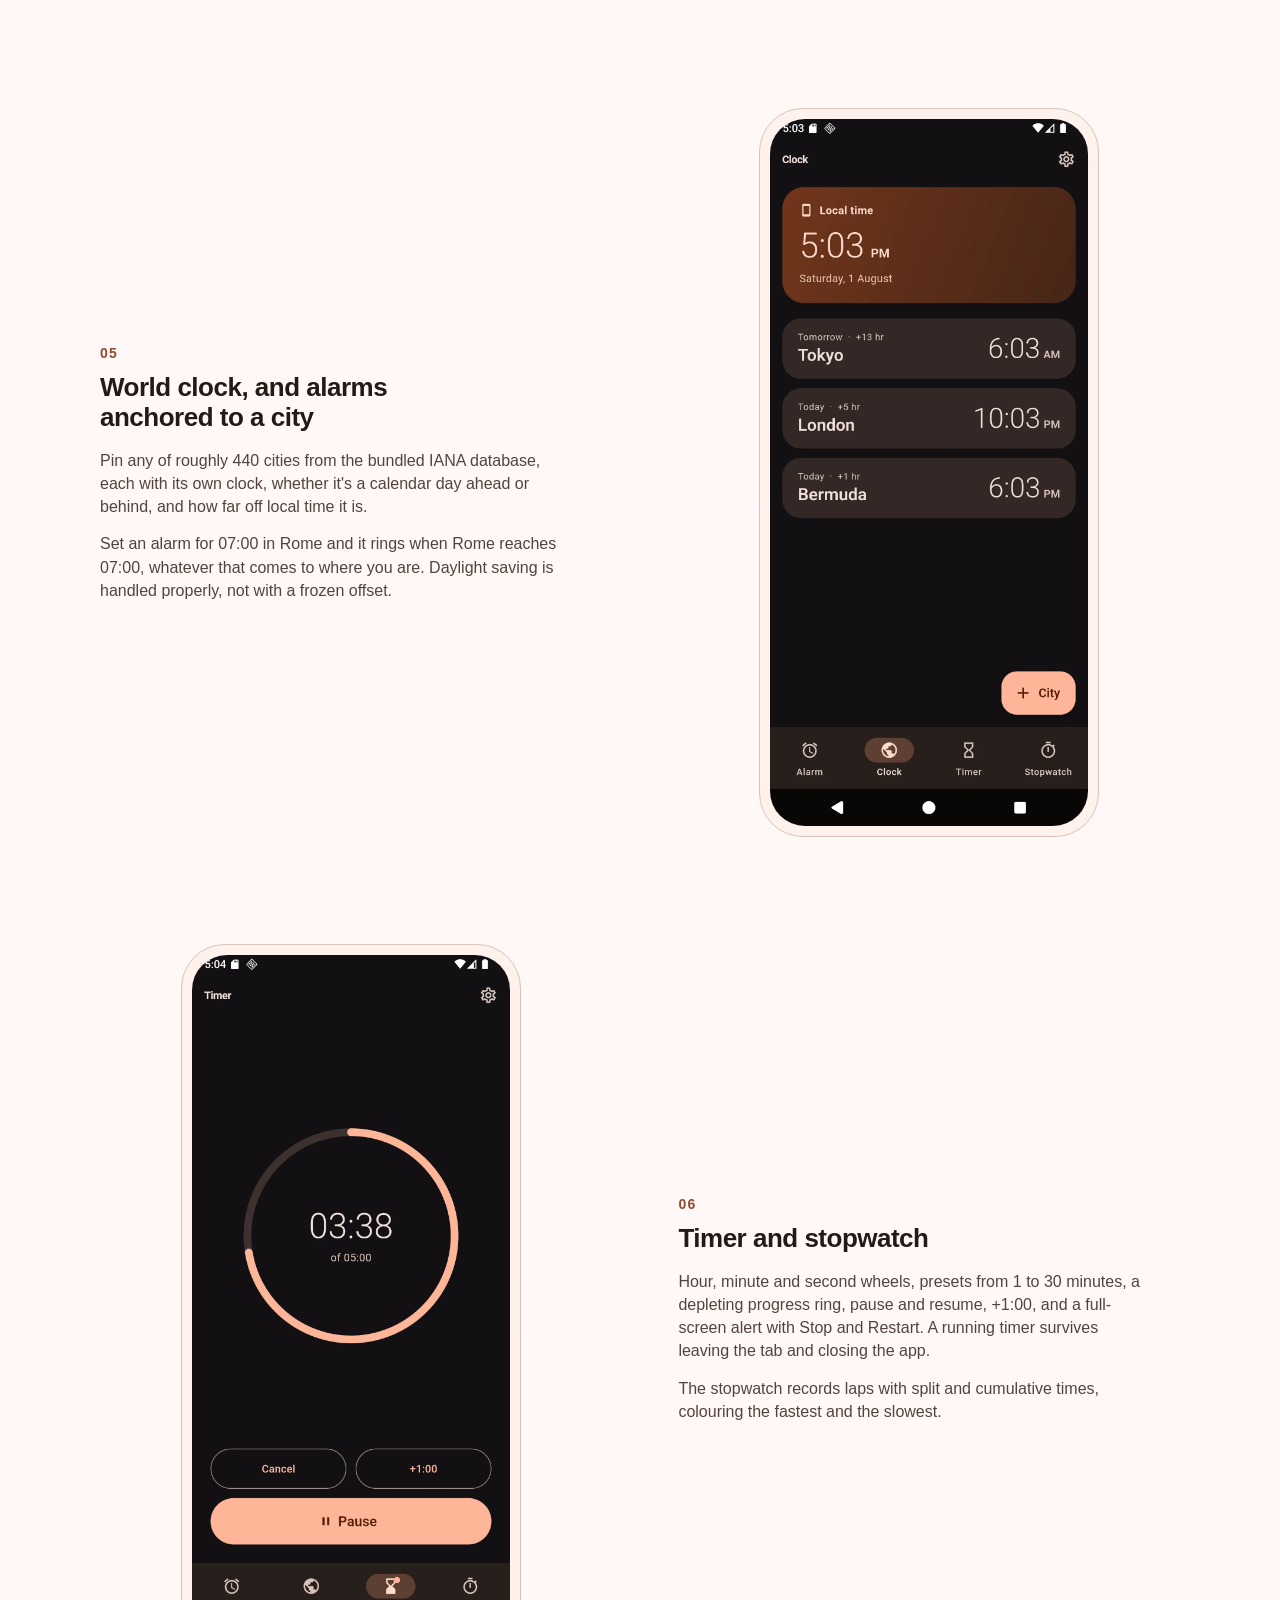
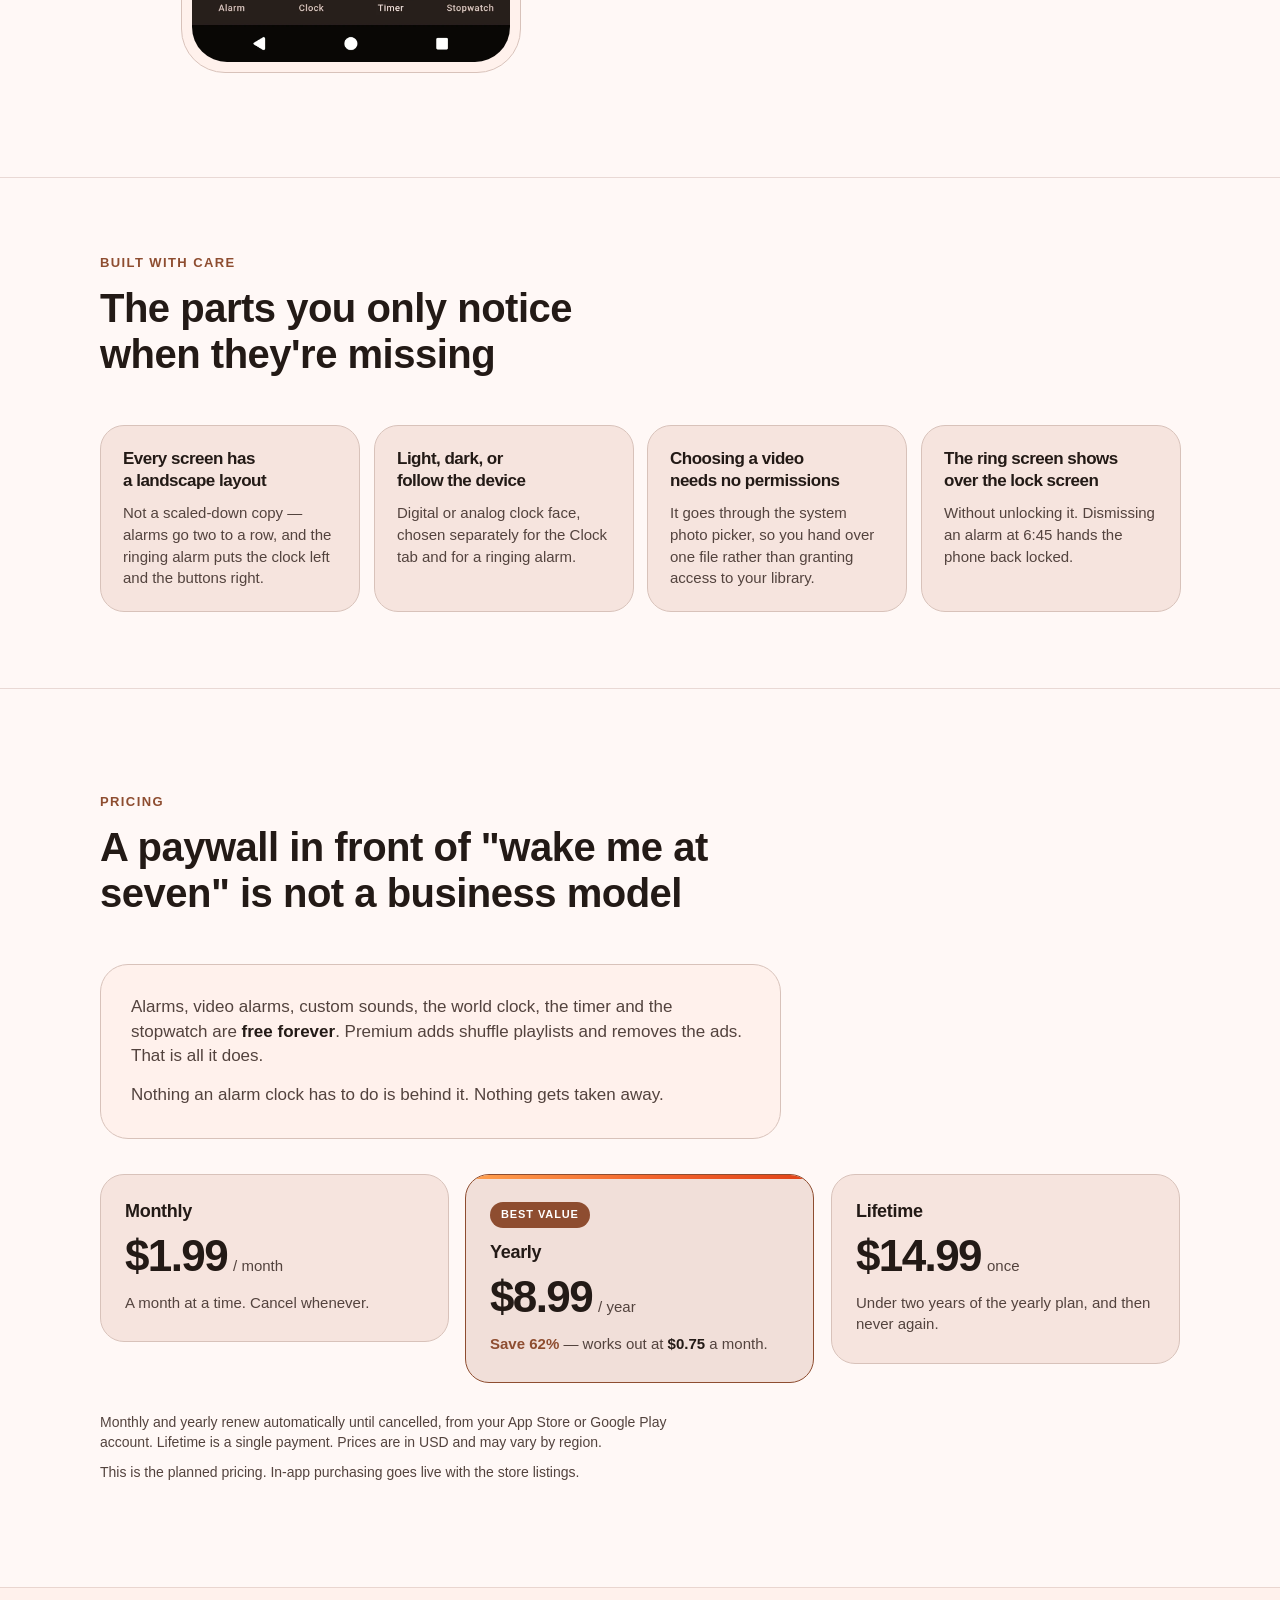
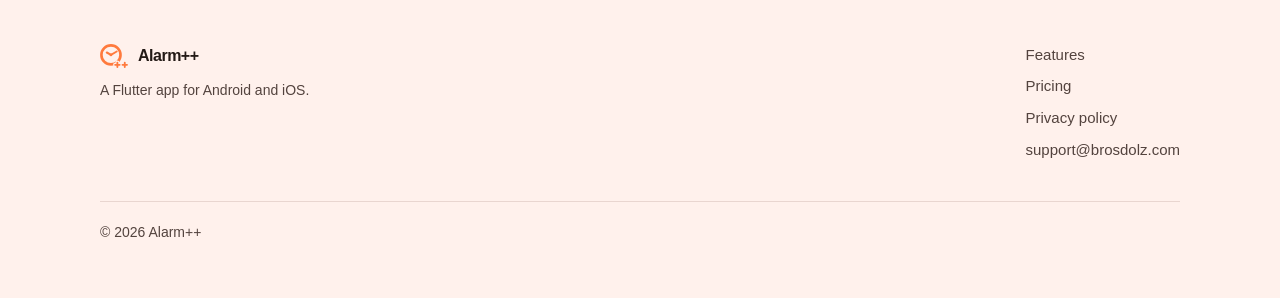
==== commit 95ae2048: "Pictures fixed" ====
--- a/index.html
+++ b/index.html
@@ -142,9 +142,12 @@
           </div>
           <div class="feature__visual">
             <figure class="shot">
-              <img src="assets/screenshots/ringing.png" width="1080" height="2400"
-                   loading="lazy" decoding="async"
-                   alt="The Alarm++ ring screen: a large 4:10 PM readout above the alarm's label, with a Snooze 10 min button and Dismiss underneath. A video alarm plays full-screen behind this same layout.">
+              <picture>
+                <source srcset="assets/screenshots/ringing.webp" type="image/webp">
+                <img src="assets/screenshots/ringing.png" width="1080" height="2400"
+                     loading="lazy" decoding="async"
+                     alt="The Alarm++ ring screen: a large 4:10 PM readout above the alarm's label, with a Snooze 10 min button and Dismiss underneath. A video alarm plays full-screen behind this same layout.">
+              </picture>
             </figure>
           </div>
         </article>
@@ -159,9 +162,12 @@
           </div>
           <div class="feature__visual">
             <figure class="shot">
-              <img src="assets/screenshots/shuffle.png" width="1080" height="2400"
-                   loading="lazy" decoding="async"
-                   alt="The shuffle playlist editor: source chips for Tones, Files, Folder and Playlist, then four entries numbered 1 to 4 — two videos and two tones — each with a drag handle, plus toggles for Random and for playing the videos' own sound.">
+              <picture>
+                <source srcset="assets/screenshots/shuffle.webp" type="image/webp">
+                <img src="assets/screenshots/shuffle.png" width="1080" height="2400"
+                     loading="lazy" decoding="async"
+                     alt="The shuffle playlist editor: source chips for Tones, Files, Folder and Playlist, then four entries numbered 1 to 4 — two videos and two tones — each with a drag handle, plus toggles for Random and for playing the videos' own sound.">
+              </picture>
             </figure>
           </div>
         </article>
@@ -176,9 +182,12 @@
           </div>
           <div class="feature__visual">
             <figure class="shot">
-              <img src="assets/screenshots/wake-me-with.png" width="1080" height="2400"
-                   loading="lazy" decoding="async"
-                   alt="The “Wake me with” sheet: Sound, Video and Shuffle tabs, then Custom sound and the five built-in tones — Radar, Chimes, Beacon, Ripple and Classic Bell — each with a short description and a play control, Radar selected.">
+              <picture>
+                <source srcset="assets/screenshots/wake-me-with.webp" type="image/webp">
+                <img src="assets/screenshots/wake-me-with.png" width="1080" height="2400"
+                     loading="lazy" decoding="async"
+                     alt="The “Wake me with” sheet: Sound, Video and Shuffle tabs, then Custom sound and the five built-in tones — Radar, Chimes, Beacon, Ripple and Classic Bell — each with a short description and a play control, Radar selected.">
+              </picture>
             </figure>
           </div>
         </article>
@@ -193,9 +202,12 @@
           </div>
           <div class="feature__visual">
             <figure class="shot">
-              <img src="assets/screenshots/alarms.png" width="1080" height="2400"
-                   loading="lazy" decoding="async"
-                   alt="The Alarms list: a Next alarm card reading 6:45 AM, tomorrow, rings in 14 hr 36 min, above three alarm rows — 6:45 AM Once, 7:30 AM Weekends Gym, and a switched-off 9:00 AM Weekdays Dentist.">
+              <picture>
+                <source srcset="assets/screenshots/alarms.webp" type="image/webp">
+                <img src="assets/screenshots/alarms.png" width="1080" height="2400"
+                     loading="lazy" decoding="async"
+                     alt="The Alarms list: a Next alarm card reading 6:45 AM, tomorrow, rings in 14 hr 36 min, above three alarm rows — 6:45 AM Once, 7:30 AM Weekends Gym, and a switched-off 9:00 AM Weekdays Dentist.">
+              </picture>
             </figure>
           </div>
         </article>
@@ -210,9 +222,12 @@
           </div>
           <div class="feature__visual">
             <figure class="shot">
-              <img src="assets/screenshots/world-clock.png" width="1080" height="2400"
-                   loading="lazy" decoding="async"
-                   alt="The Clock tab: a local time card reading 5:03 PM on Saturday 1 August, then pinned cities — Tokyo at 6:03 AM tomorrow, London at 10:03 PM today and Bermuda at 6:03 PM today, each with its offset.">
+              <picture>
+                <source srcset="assets/screenshots/world-clock.webp" type="image/webp">
+                <img src="assets/screenshots/world-clock.png" width="1080" height="2400"
+                     loading="lazy" decoding="async"
+                     alt="The Clock tab: a local time card reading 5:03 PM on Saturday 1 August, then pinned cities — Tokyo at 6:03 AM tomorrow, London at 10:03 PM today and Bermuda at 6:03 PM today, each with its offset.">
+              </picture>
             </figure>
           </div>
         </article>
@@ -227,9 +242,12 @@
           </div>
           <div class="feature__visual">
             <figure class="shot">
-              <img src="assets/screenshots/timer.png" width="1080" height="2400"
-                   loading="lazy" decoding="async"
-                   alt="The Timer: a depleting ring around 03:38 remaining of 05:00, with Cancel, +1:00 and Pause controls.">
+              <picture>
+                <source srcset="assets/screenshots/timer.webp" type="image/webp">
+                <img src="assets/screenshots/timer.png" width="1080" height="2400"
+                     loading="lazy" decoding="async"
+                     alt="The Timer: a depleting ring around 03:38 remaining of 05:00, with Cancel, +1:00 and Pause controls.">
+              </picture>
             </figure>
           </div>
         </article>
--- a/styles.css
+++ b/styles.css
@@ -490,23 +490,49 @@
    8. App screenshots
    -------------------------------------------------------------------------- */
 
+/* Each screenshot sits on a soft sunrise glow, the same accent the hero uses,
+   so the dark screens have something to sit against instead of floating on
+   near-black. The image itself is never cropped, tinted or rotated. */
+.feature__visual {
+  position: relative;
+  isolation: isolate;
+}
+.feature__visual::before {
+  content: "";
+  position: absolute;
+  z-index: -1;
+  left: 50%;
+  top: 50%;
+  /* An ellipse, so it follows the shape of the phone rather than pooling in a
+     circle around it. The 86vw term keeps the bleed inside the page gutter on
+     narrow screens, where 132% of the column would pass the viewport edge. */
+  width: min(132%, 470px, 86vw);
+  height: 82%;
+  transform: translate(-50%, -50%);
+  background: radial-gradient(ellipse closest-side, var(--glow), transparent 74%);
+  pointer-events: none;
+}
+
 /* Device frame around a real 1080x2400 screenshot. The image already contains
-   the system status and navigation bars, so the frame is just the bezel. */
+   the system status and navigation bars, so the frame is only the bezel. */
 .shot {
+  position: relative;
   margin: 0;
-  width: min(272px, 78vw);
-  padding: 9px;
+  width: min(340px, 82vw);
+  padding: 10px;
   border-radius: 44px;
   border: 1px solid var(--outline-variant);
   background: var(--surface-container-low);
   flex: 0 0 auto;
 }
 
+.shot picture { display: block; }
+
 .shot img {
   display: block;
   width: 100%;
   height: auto;
-  border-radius: 36px;
+  border-radius: 35px;
   background: var(--surface);
 }
 
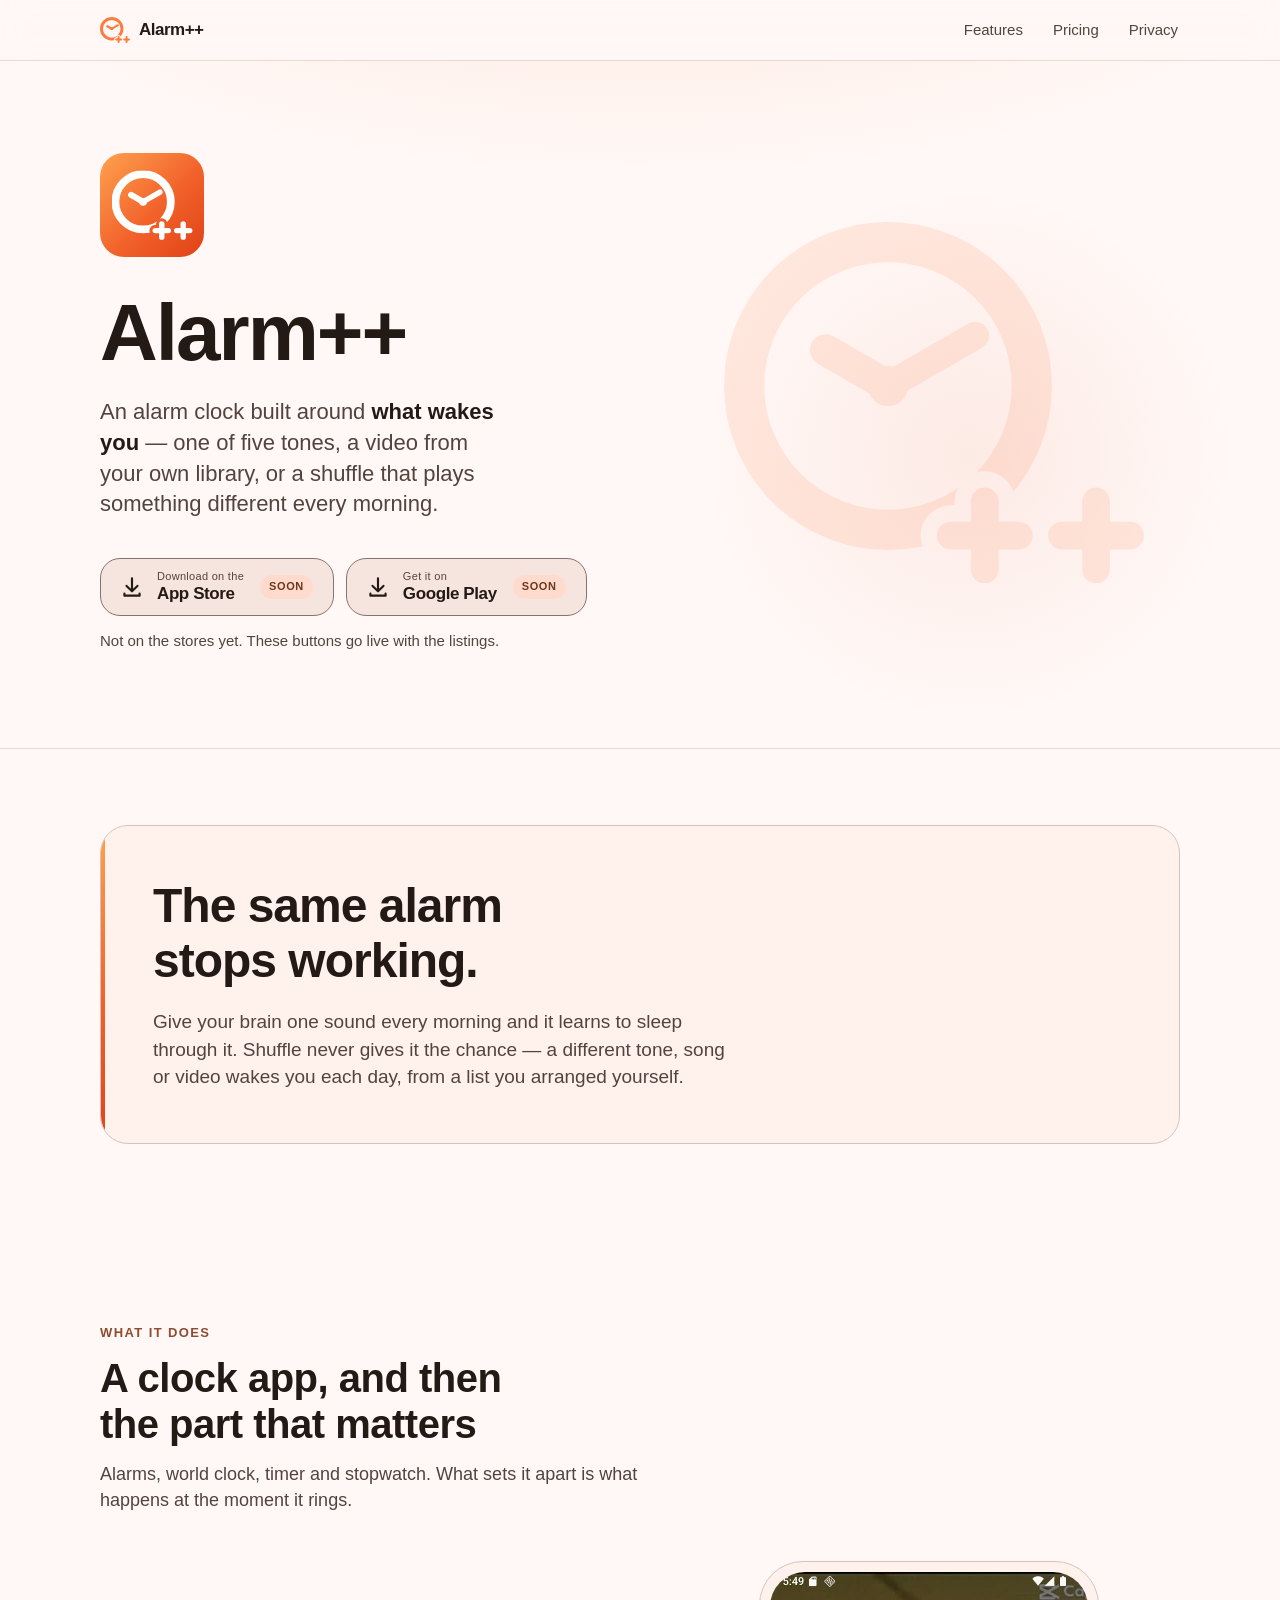
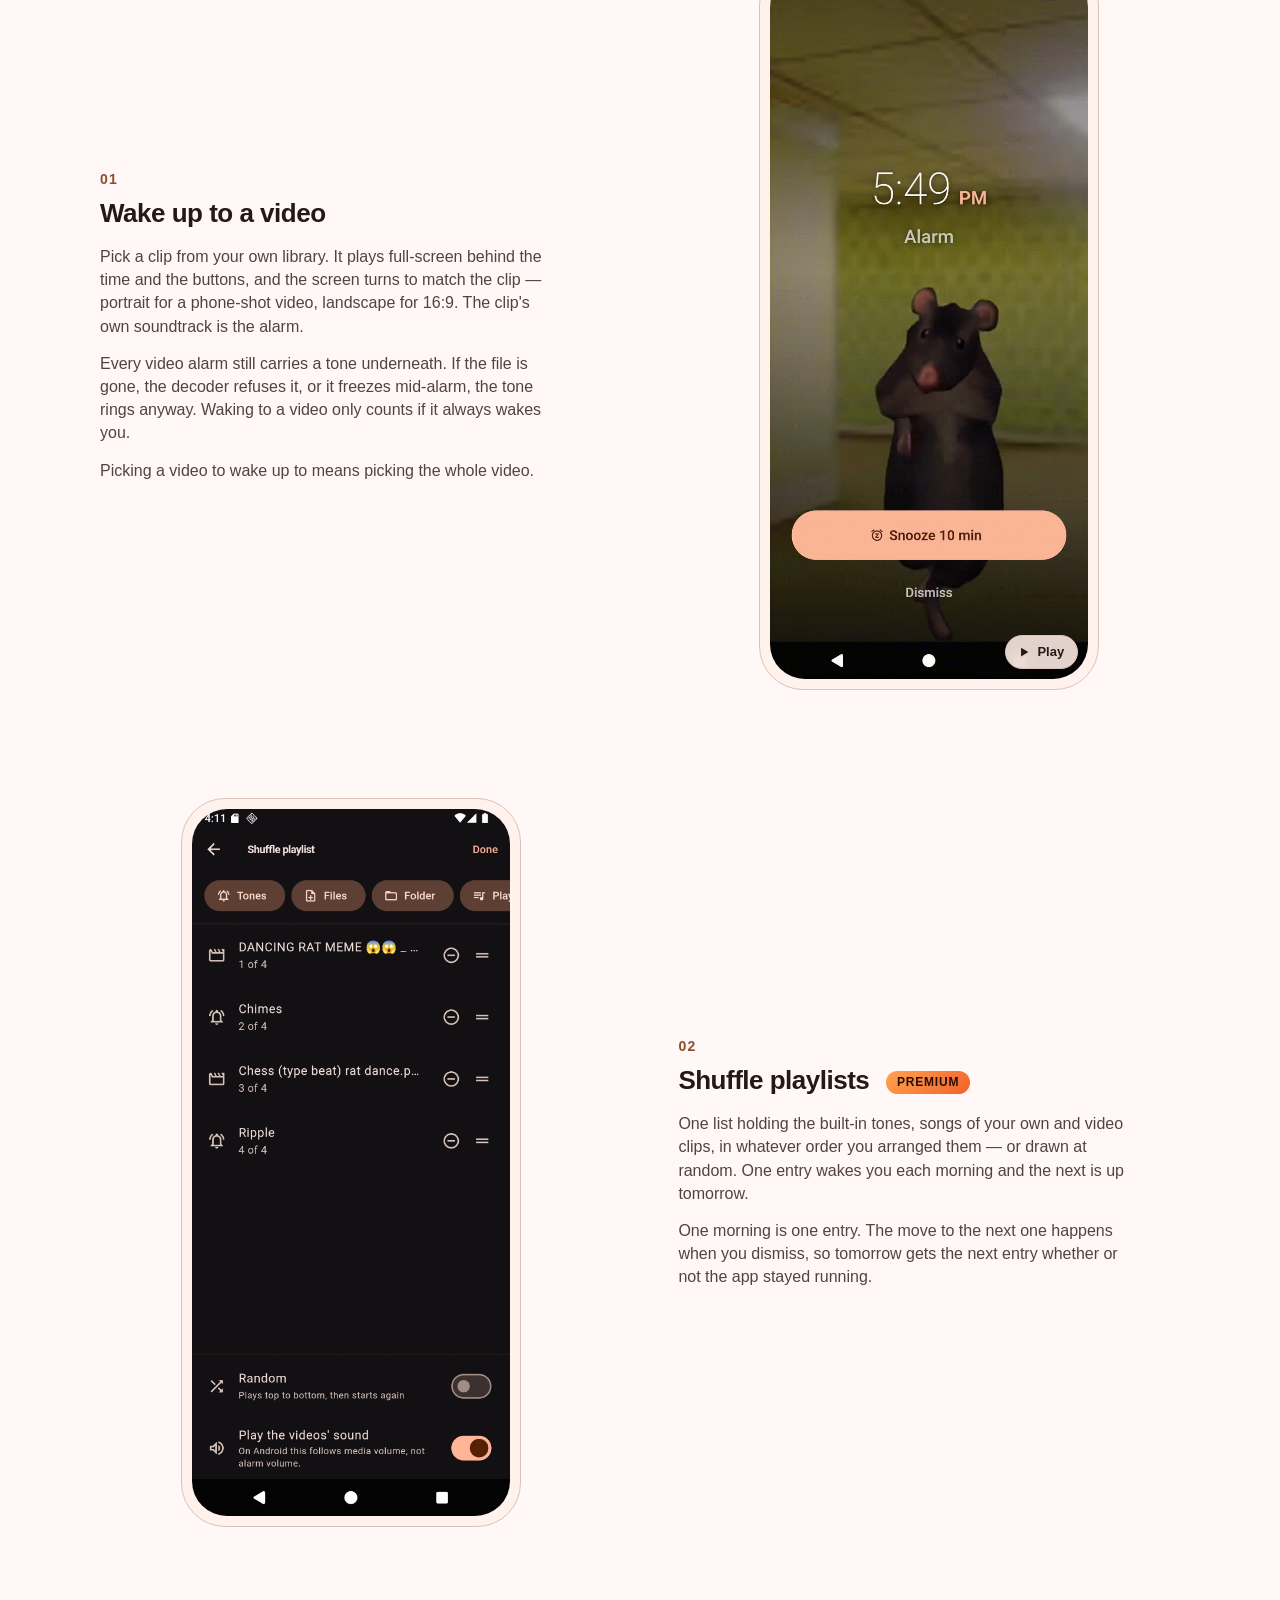
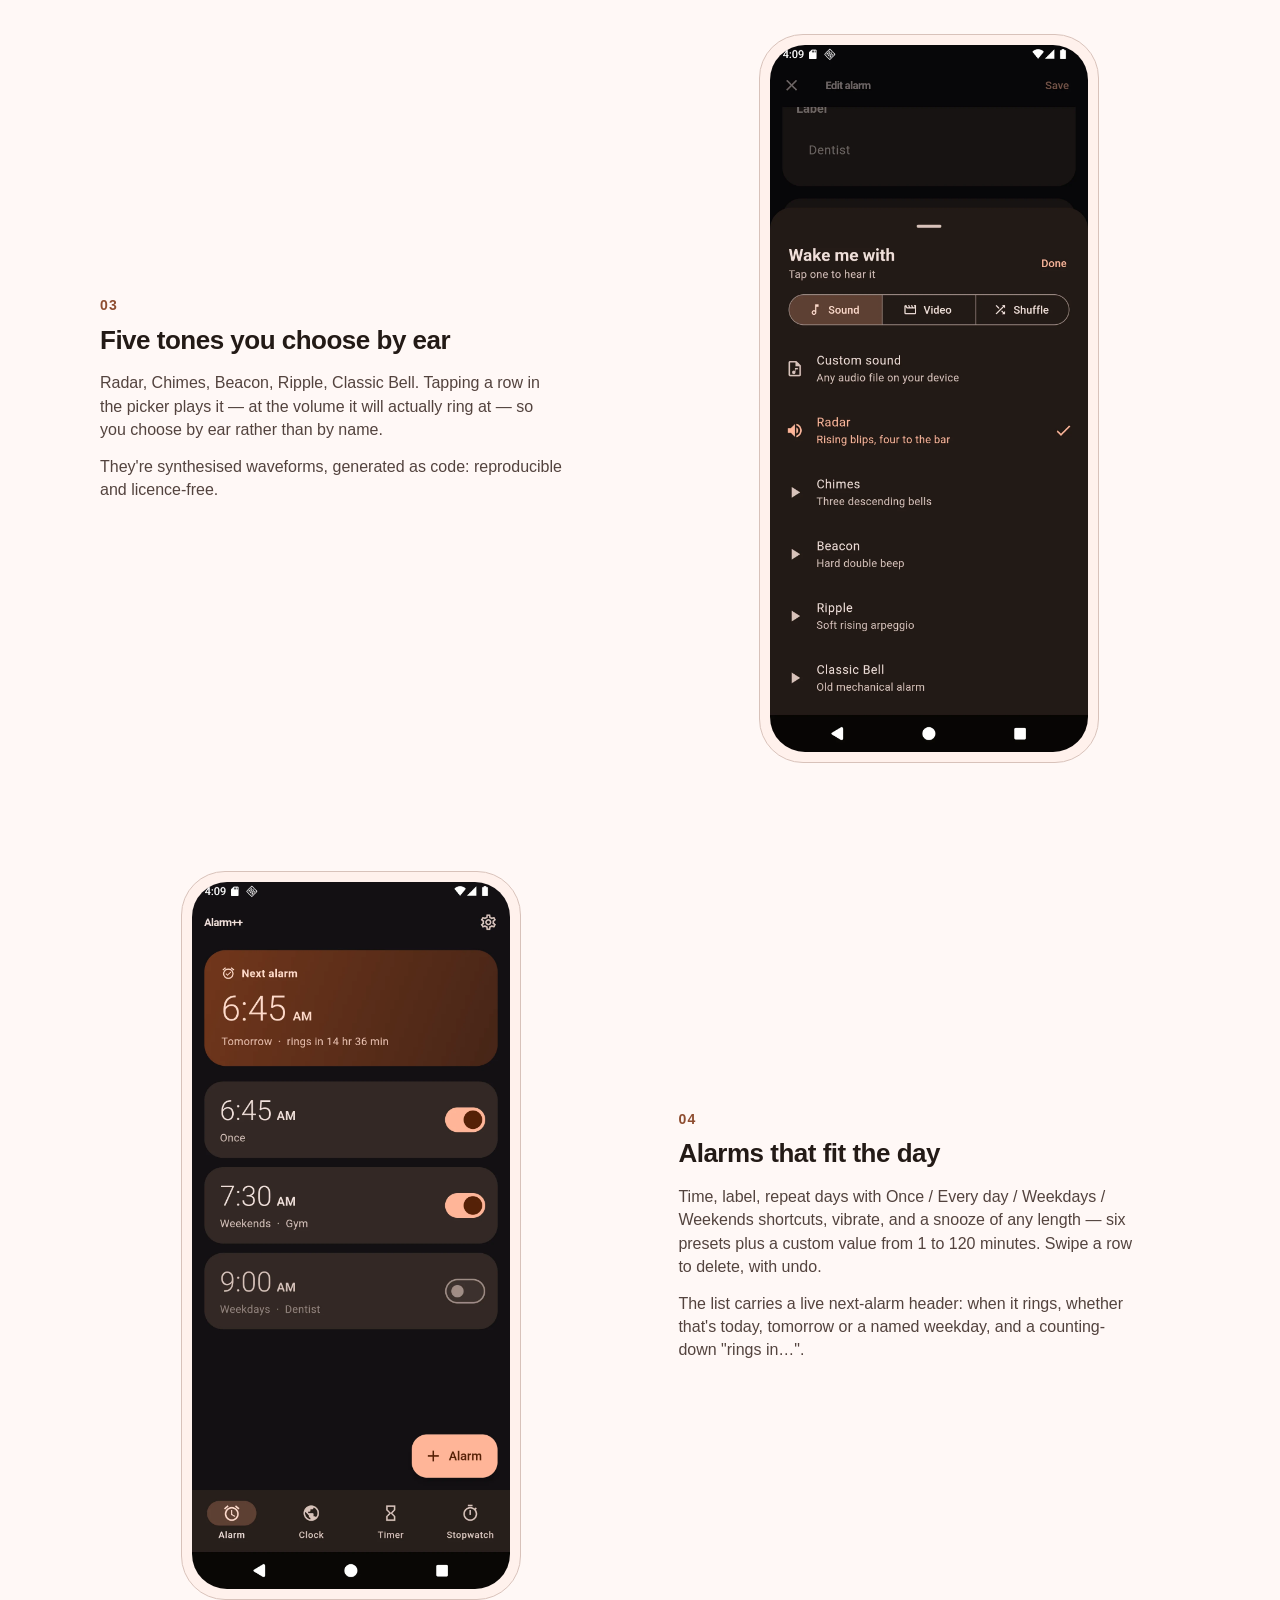
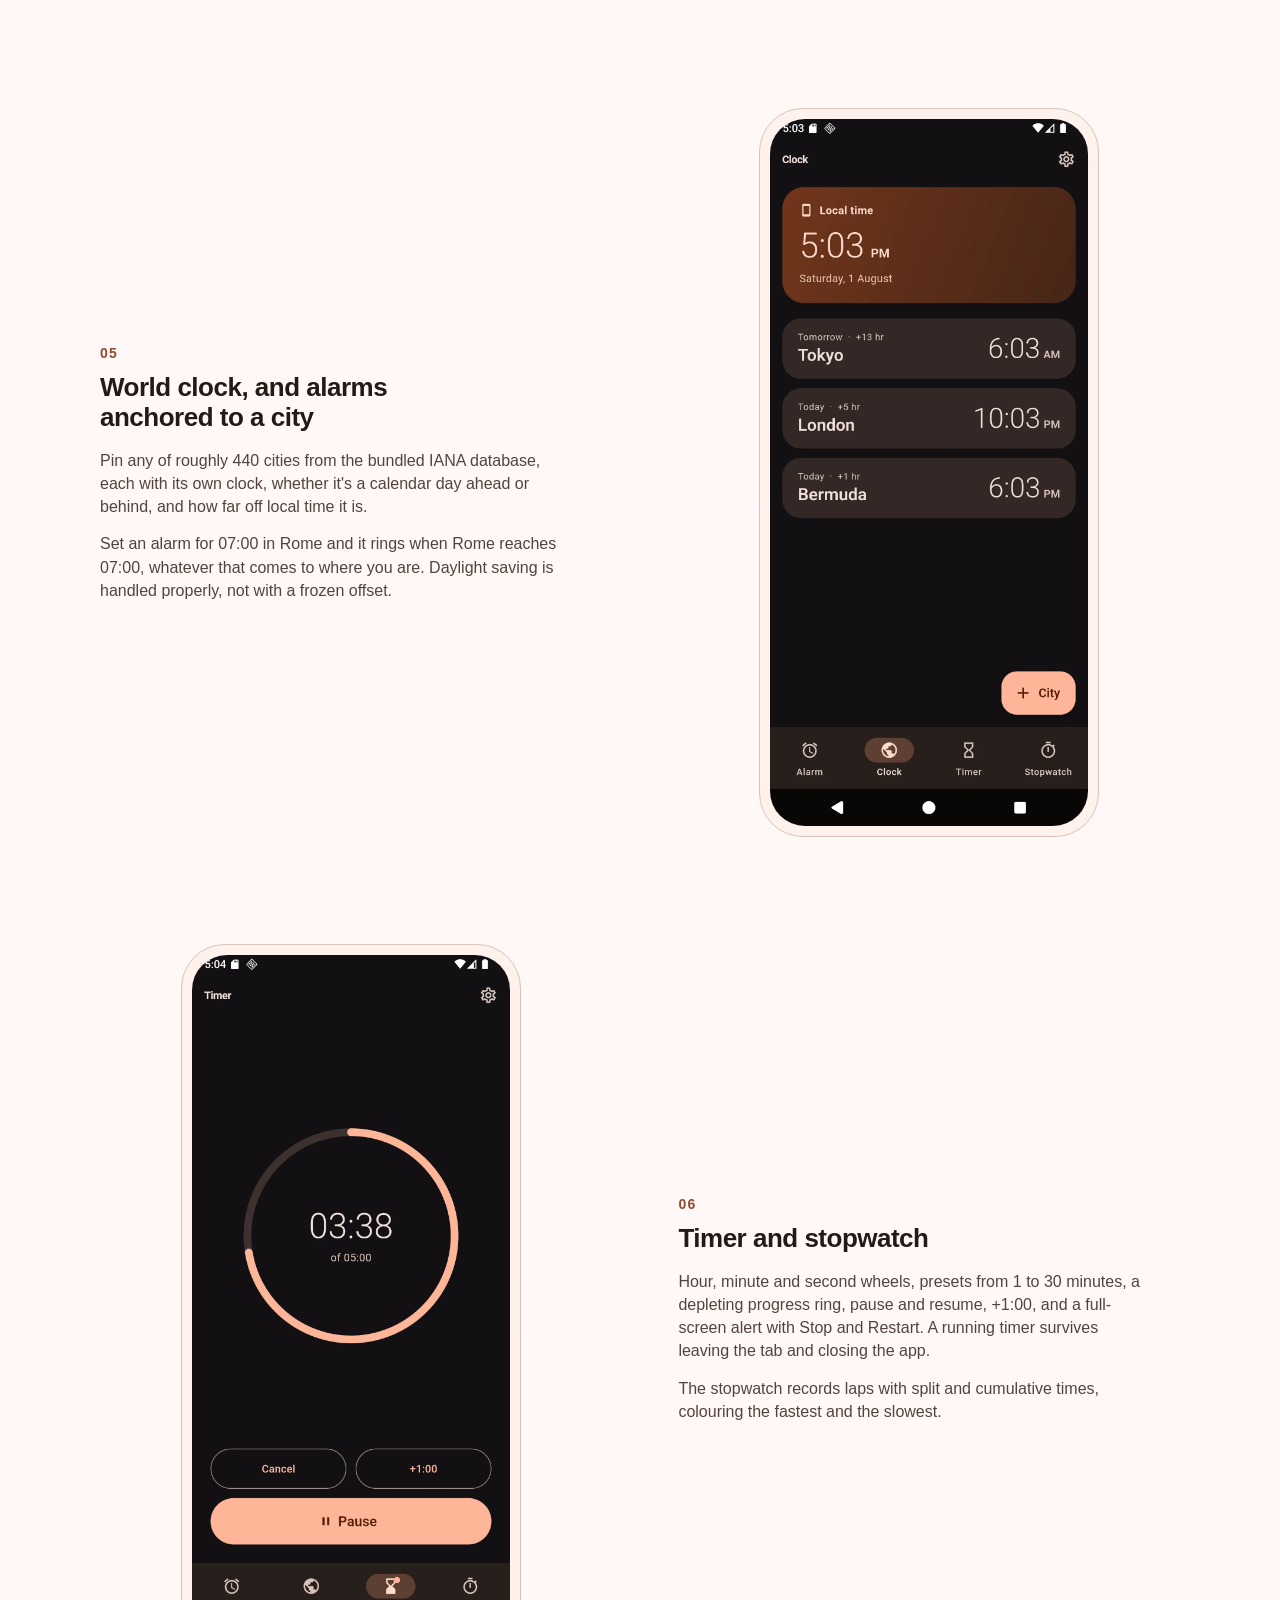
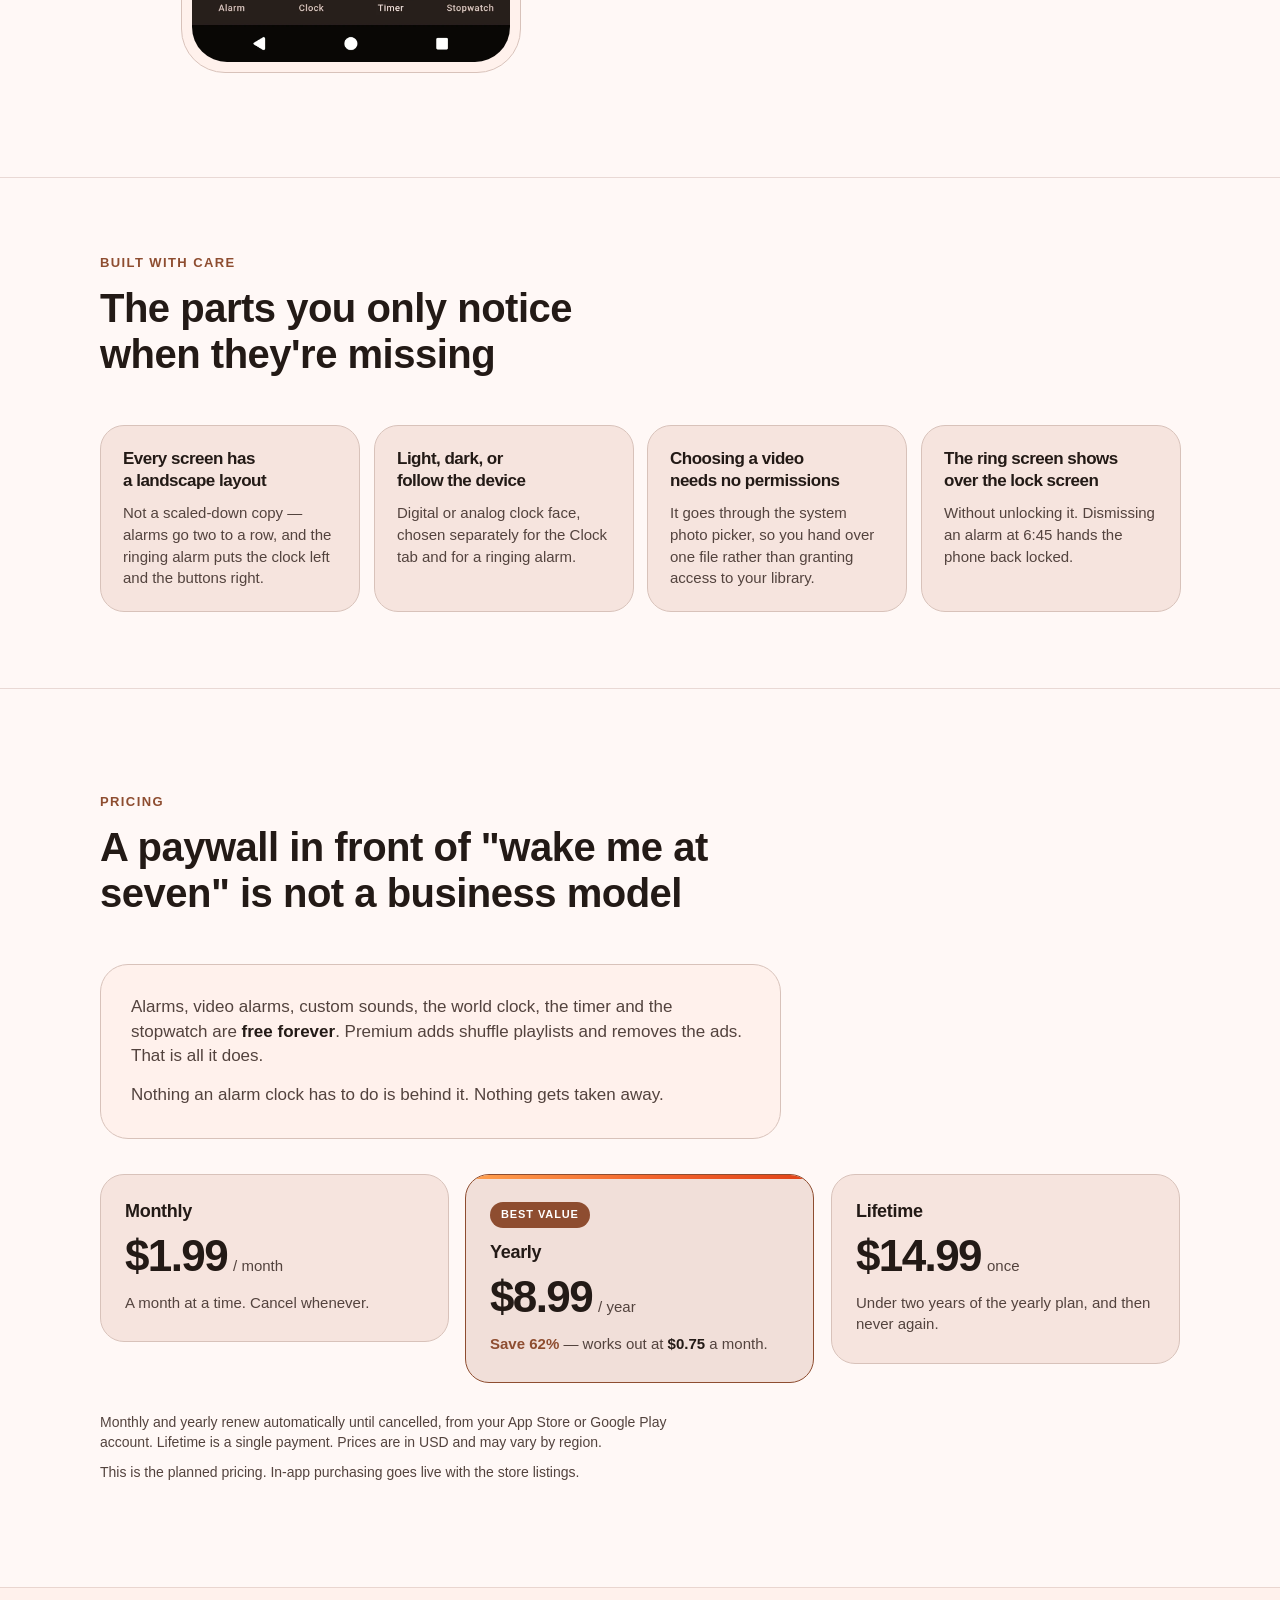
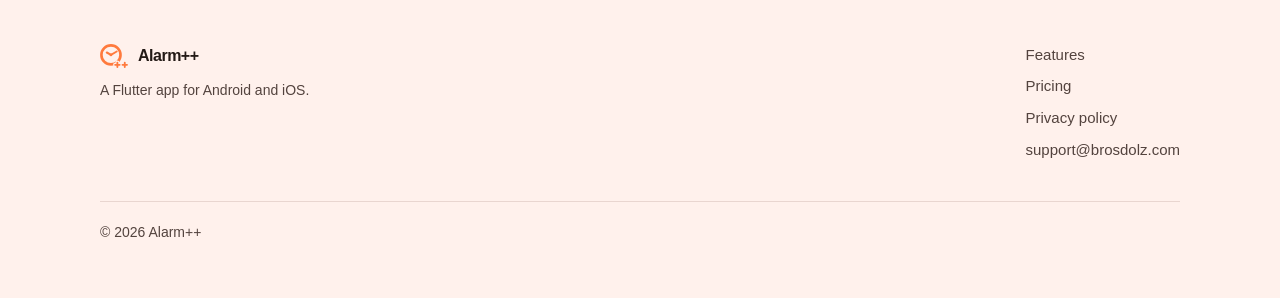
==== commit fbddcea0: "Ship the video-alarm clip and uncut the hero watermark The previous commit deleted ringing.png/.webp" ====
--- a/index.html
+++ b/index.html
@@ -104,7 +104,10 @@
       </div>
       <p class="stores__note" id="stores-note">Not on the stores yet. These buttons go live with the listings.</p>
       </div>
-      <svg class="hero__watermark" viewBox="88 88 876 754" aria-hidden="true" focusable="false"><use href="#logo"/></svg>
+      <!-- viewBox starts at 0,0, not at the symbol's 88,88. <use> already maps the
+           symbol's own viewBox into a box at the origin, so repeating the offset
+           here would shift the window off the artwork and clip its top-left. -->
+      <svg class="hero__watermark" viewBox="0 0 876 754" aria-hidden="true" focusable="false"><use href="#logo"/></svg>
     </div>
   </section>
 
@@ -141,13 +144,36 @@
             <p class="feature__body">Picking a video to wake up to means picking the whole video.</p>
           </div>
           <div class="feature__visual">
-            <figure class="shot">
-              <picture>
-                <source srcset="assets/screenshots/ringing.webp" type="image/webp">
-                <img src="assets/screenshots/ringing.png" width="1080" height="2400"
-                     loading="lazy" decoding="async"
-                     alt="The Alarm++ ring screen: a large 4:10 PM readout above the alarm's label, with a Snooze 10 min button and Dismiss underneath. A video alarm plays full-screen behind this same layout.">
-              </picture>
+            <!-- A real recording of a video alarm ringing. Silent by design: the clip
+                 carries no audio track at all, so nothing can autoplay past a muted
+                 switch.
+
+                 The description sits on the wrapper as role="img", not on the <video>:
+                 ARIA in HTML allows no role on a video element, and aria-label on a
+                 non-interactive one is misuse. This way the slot reads to assistive
+                 tech exactly like the five stills beside it, while the pause button
+                 stays outside the img role and so stays exposed.
+
+                 No autoplay attribute and preload="none" on purpose. The script at
+                 the foot of the page starts the clip only once it scrolls into view,
+                 which keeps the 320 KB off the wire for anyone who never reaches this
+                 far and leaves reduced-motion visitors on the poster. With scripting
+                 off the poster is all there is — the same still frame this slot
+                 showed before. -->
+            <figure class="shot shot--video">
+              <div class="shot__media" role="img"
+                   aria-label="A video alarm ringing in Alarm++: a clip plays full-screen while 5:49 PM, the label Alarm, a Snooze 10 min button and Dismiss sit on top of it.">
+                <video class="shot__video" id="video-alarm"
+                       width="1080" height="2400"
+                       poster="assets/screenshots/video-alarm-poster.jpg"
+                       muted loop playsinline preload="none" aria-hidden="true">
+                  <source src="assets/screenshots/video-alarm.mp4" type="video/mp4">
+                </video>
+              </div>
+              <button type="button" class="shot__toggle" data-video="video-alarm" hidden>
+                <svg class="shot__toggle-icon" viewBox="0 0 24 24" aria-hidden="true" focusable="false"><path d="M6 4h4.5v16H6zM13.5 4H18v16h-4.5z"/></svg>
+                <span class="shot__toggle-text">Pause</span>
+              </button>
             </figure>
           </div>
         </article>
@@ -379,6 +405,71 @@
   window.addEventListener('load', request);
   sweep();
 })();
+
+/* The looping video-alarm clip: plays while it is on screen, stops when it is
+   not, and always yields to an explicit choice from the visitor. The button is
+   also the pause mechanism a loop running past five seconds owes the viewer. */
+(function () {
+  var btn = document.querySelector('.shot__toggle');
+  if (!btn) return;
+  var video = document.getElementById(btn.getAttribute('data-video'));
+  if (!video || typeof video.play !== 'function') return;
+  if (!video.canPlayType || !video.canPlayType('video/mp4')) return;
+
+  var label = btn.querySelector('.shot__toggle-text');
+  var icon = btn.querySelector('.shot__toggle-icon path');
+  /* Bars wide enough to still read as two at 13px, not one smudge. */
+  var PAUSE = 'M6 4h4.5v16H6zM13.5 4H18v16h-4.5z';
+  var PLAY = 'M7 4.5v15L19.5 12z';
+
+  var quiet = window.matchMedia && window.matchMedia('(prefers-reduced-motion: reduce)');
+  /* Reduced motion counts as a standing decision not to play, so the visibility
+     sweep below leaves it alone until the visitor presses the button. */
+  var decided = !!(quiet && quiet.matches);
+
+  function paint() {
+    var playing = !video.paused && !video.ended;
+    label.textContent = playing ? 'Pause' : 'Play';
+    icon.setAttribute('d', playing ? PAUSE : PLAY);
+    btn.setAttribute('aria-label', (playing ? 'Pause' : 'Play') + ' the video alarm clip');
+  }
+
+  function start() {
+    var p = video.play();
+    /* Chrome rejects this promise if it declines to play. Swallow it: the
+       'pause' handler has already left the button reading "Play". */
+    if (p && typeof p.catch === 'function') { p.catch(function () {}); }
+  }
+
+  btn.addEventListener('click', function () {
+    decided = true;
+    if (video.paused || video.ended) { start(); } else { video.pause(); }
+  });
+  /* Repaint from the media itself, so the button still tells the truth when the
+     browser stops the clip on its own — battery saver, a background tab, or a
+     refusal to start at all. */
+  video.addEventListener('play', paint);
+  video.addEventListener('pause', paint);
+
+  var queued = false;
+  function sweep() {
+    queued = false;
+    if (decided) return;
+    var r = video.getBoundingClientRect();
+    var onScreen = r.bottom > 0 && r.top < window.innerHeight;
+    if (onScreen && video.paused) { start(); }
+    else if (!onScreen && !video.paused) { video.pause(); }
+  }
+  function request() {
+    if (!queued) { queued = true; requestAnimationFrame(sweep); }
+  }
+  window.addEventListener('scroll', request, { passive: true });
+  window.addEventListener('resize', request);
+
+  btn.hidden = false;
+  paint();
+  sweep();
+})();
 </script>
 
 </body>
--- a/styles.css
+++ b/styles.css
@@ -526,15 +526,52 @@
   flex: 0 0 auto;
 }
 
-.shot picture { display: block; }
-
-.shot img {
+.shot picture,
+.shot__media { display: block; }
+
+.shot img,
+.shot__video {
   display: block;
   width: 100%;
   height: auto;
   border-radius: 35px;
   background: var(--surface);
 }
+
+/* The video carries the same 9:20 ratio as the screenshots, so the frame holds
+   its height before a single byte arrives and nothing below it jumps. */
+.shot__video { aspect-ratio: 1080 / 2400; object-fit: cover; }
+
+/* Pause control for the looping clip. Hidden until the script un-hides it:
+   with no JS there is nothing to click, so an inert button would be a lie. */
+.shot__toggle {
+  position: absolute;
+  right: 20px;
+  bottom: 20px;
+  display: inline-flex;
+  align-items: center;
+  gap: 6px;
+  appearance: none;
+  -webkit-appearance: none;
+  font: inherit;
+  font-size: 0.8125rem;
+  font-weight: 600;
+  line-height: 1;
+  color: var(--on-surface);
+  padding: 9px 13px 9px 11px;
+  border: 1px solid var(--outline-variant);
+  border-radius: 999px;
+  cursor: pointer;
+  /* Opaque first, so the control stays legible over the clip wherever
+     color-mix() is unsupported and the second declaration is dropped. */
+  background: var(--surface-container-high);
+  background: color-mix(in srgb, var(--surface-container-high) 92%, transparent);
+  backdrop-filter: blur(8px);
+  -webkit-backdrop-filter: blur(8px);
+}
+.shot__toggle[hidden] { display: none; }
+.shot__toggle:hover { background: var(--surface-container-highest); }
+.shot__toggle-icon { width: 14px; height: 14px; fill: currentColor; flex: none; }
 
 /* --------------------------------------------------------------------------
    9. Built with care
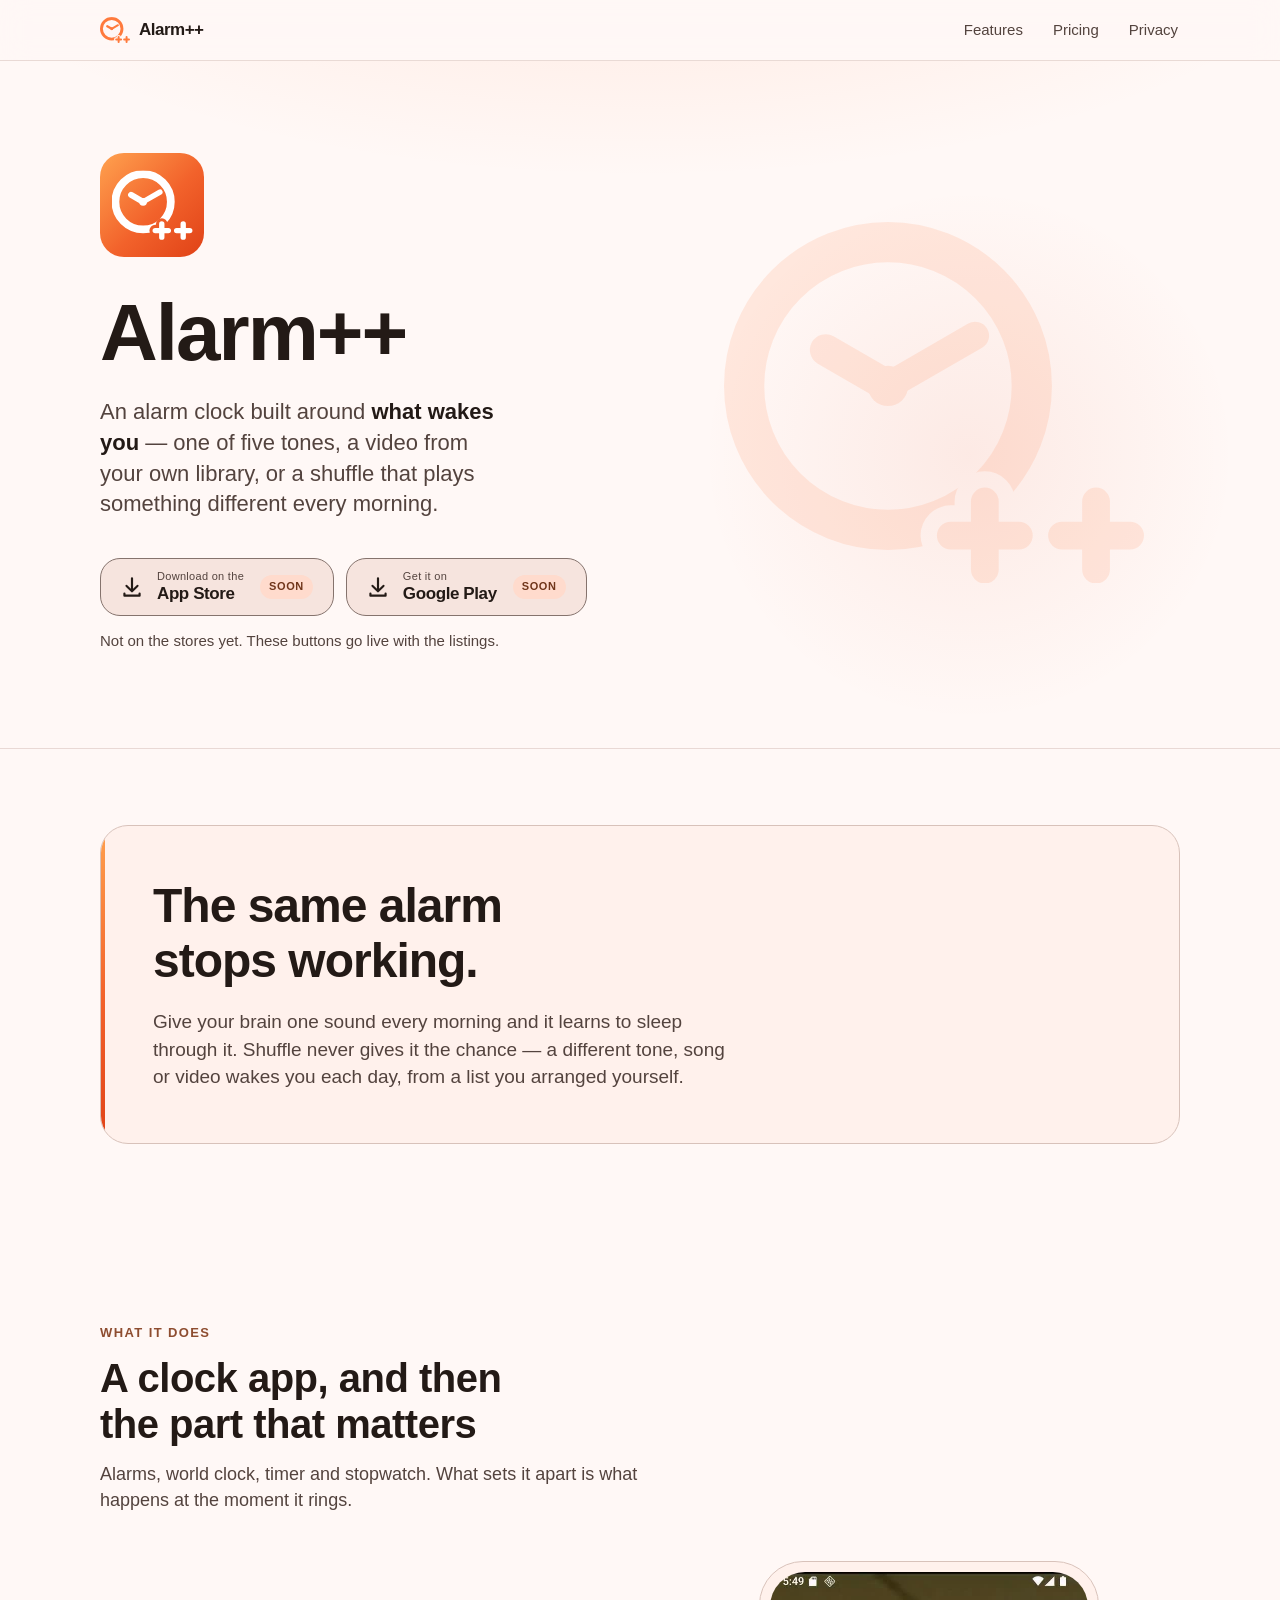
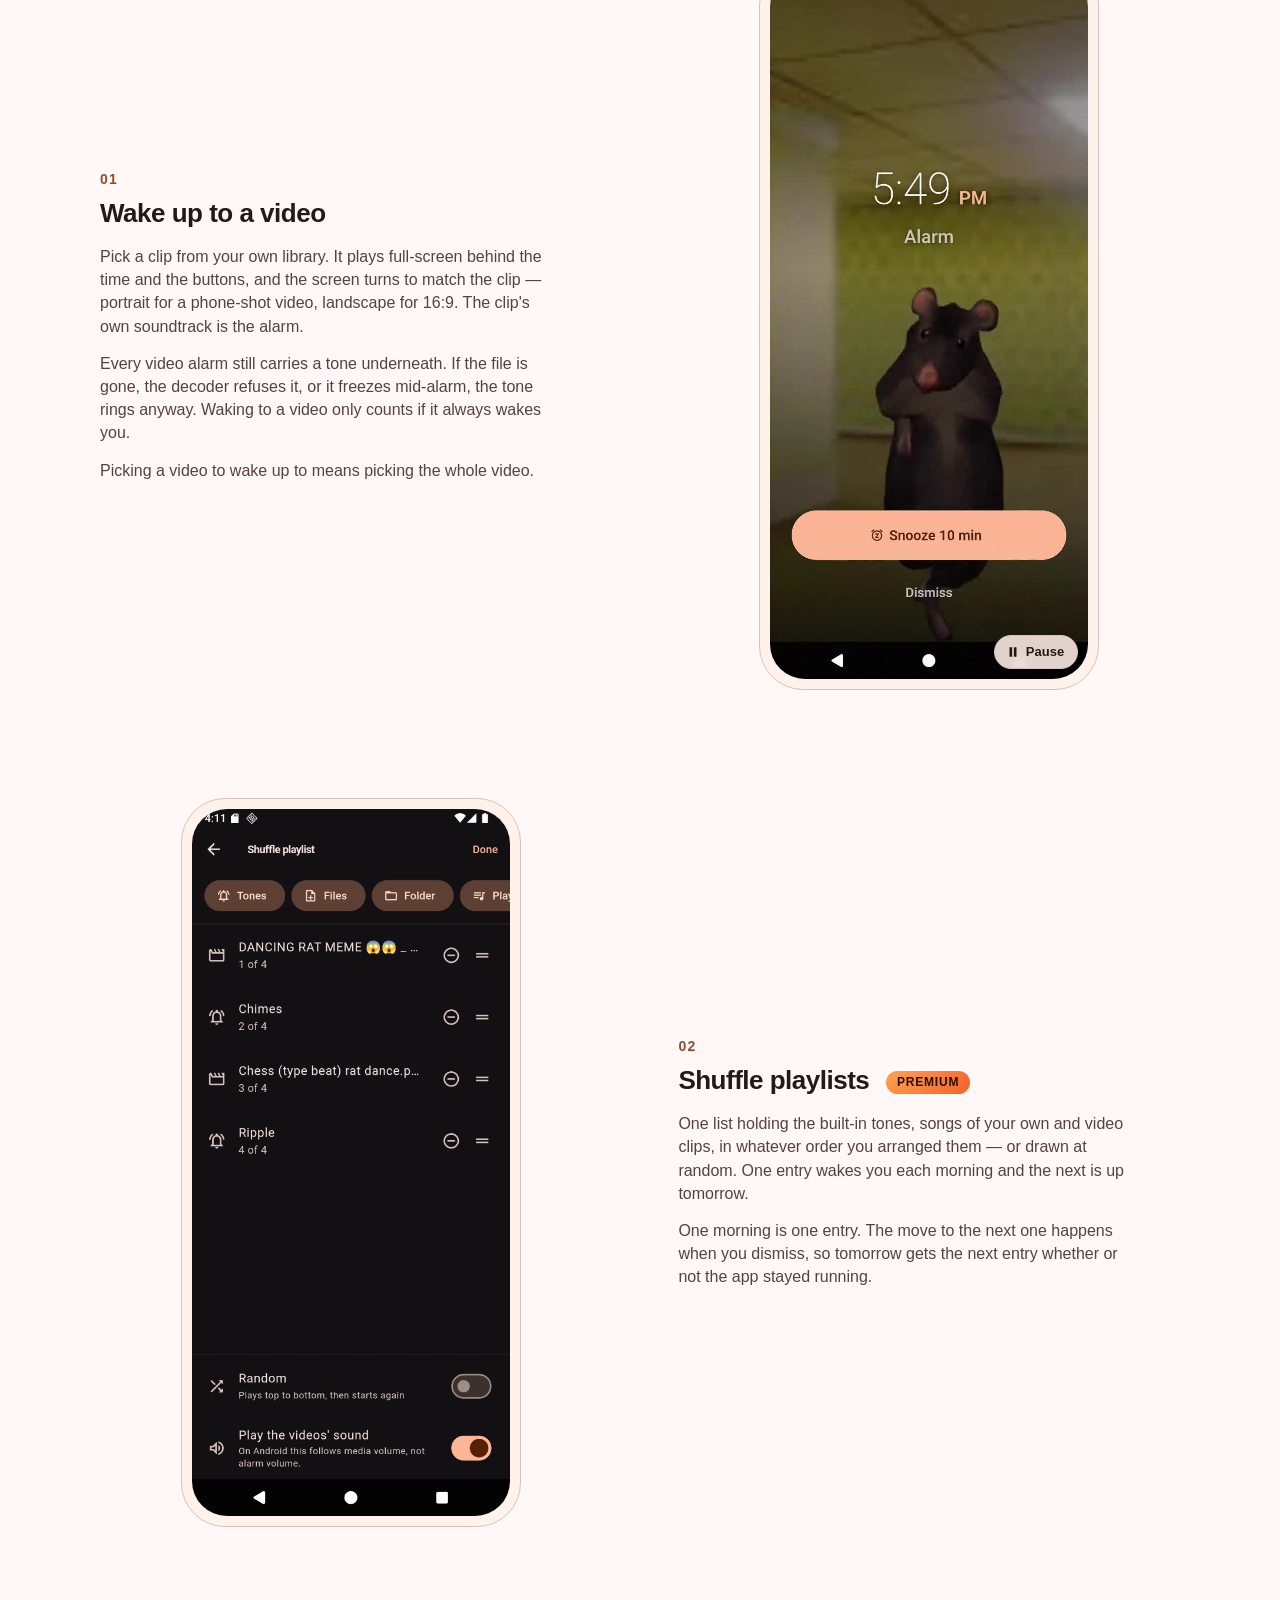
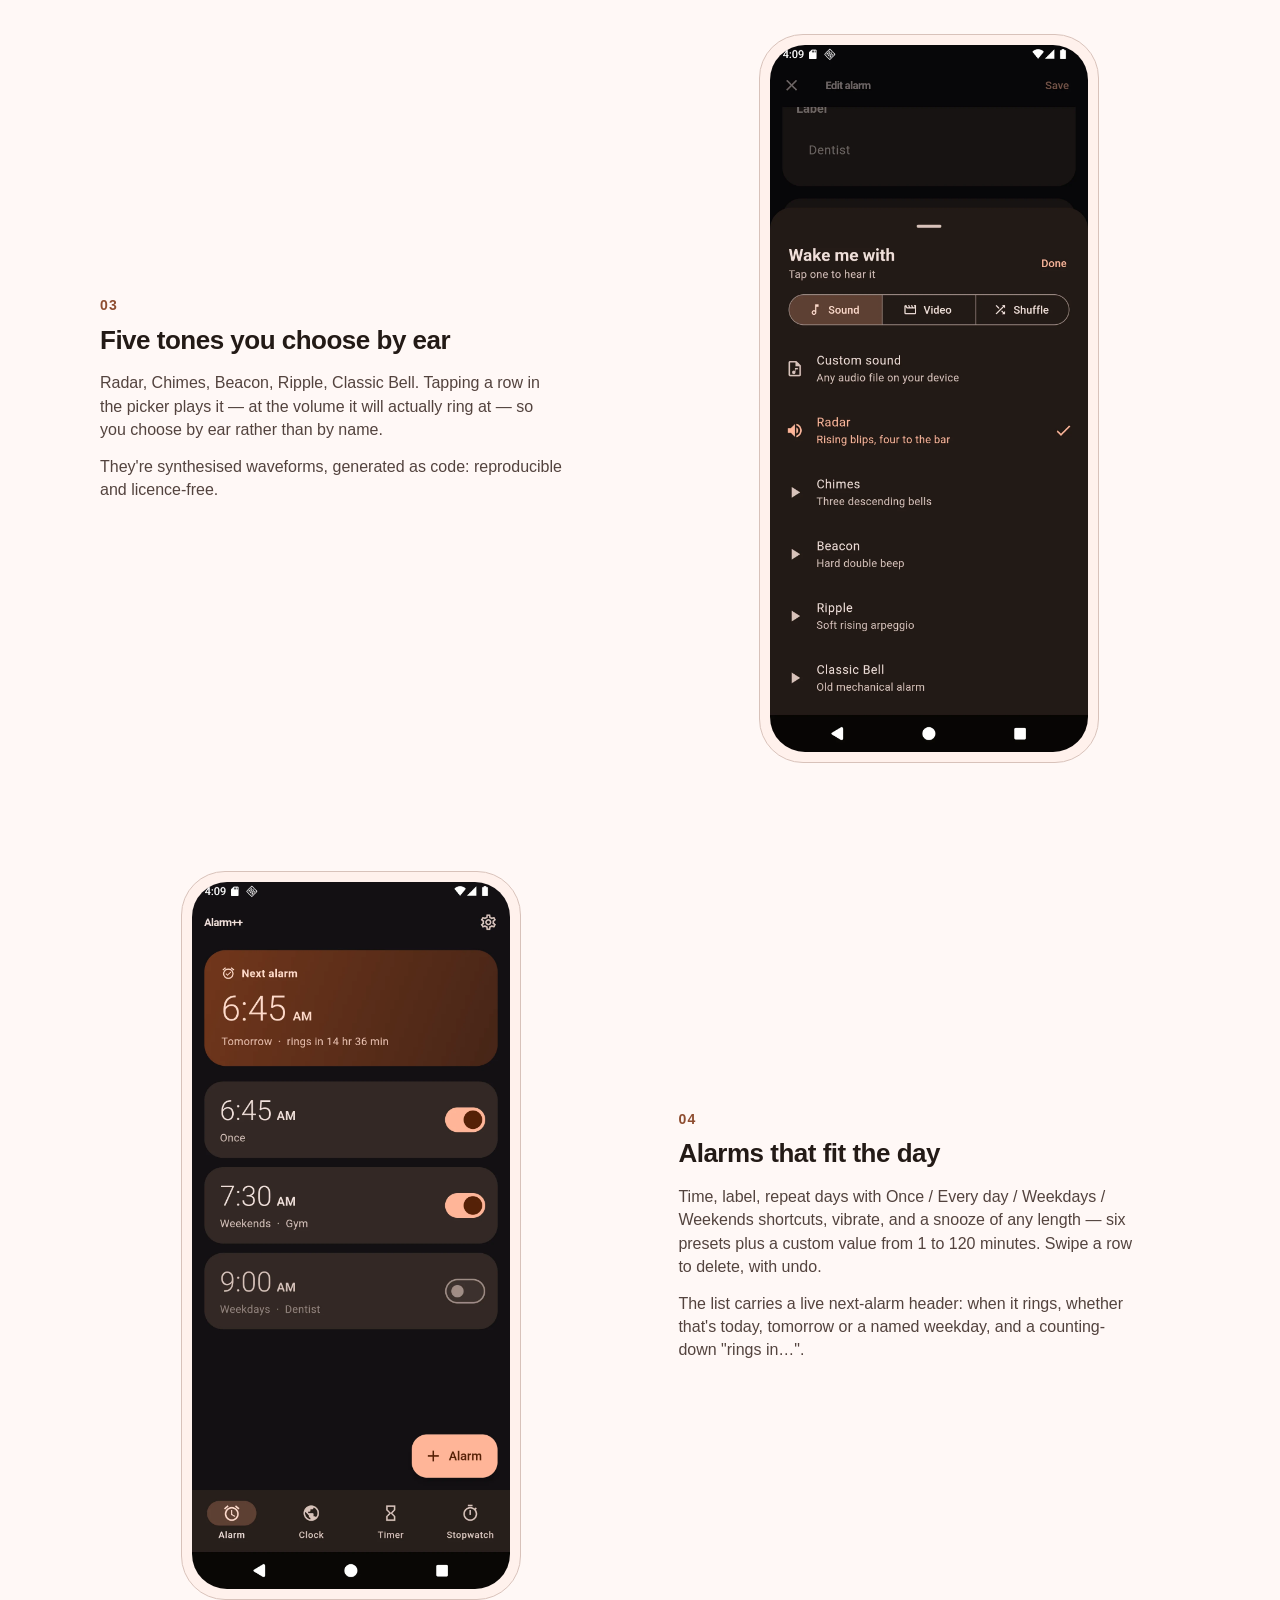
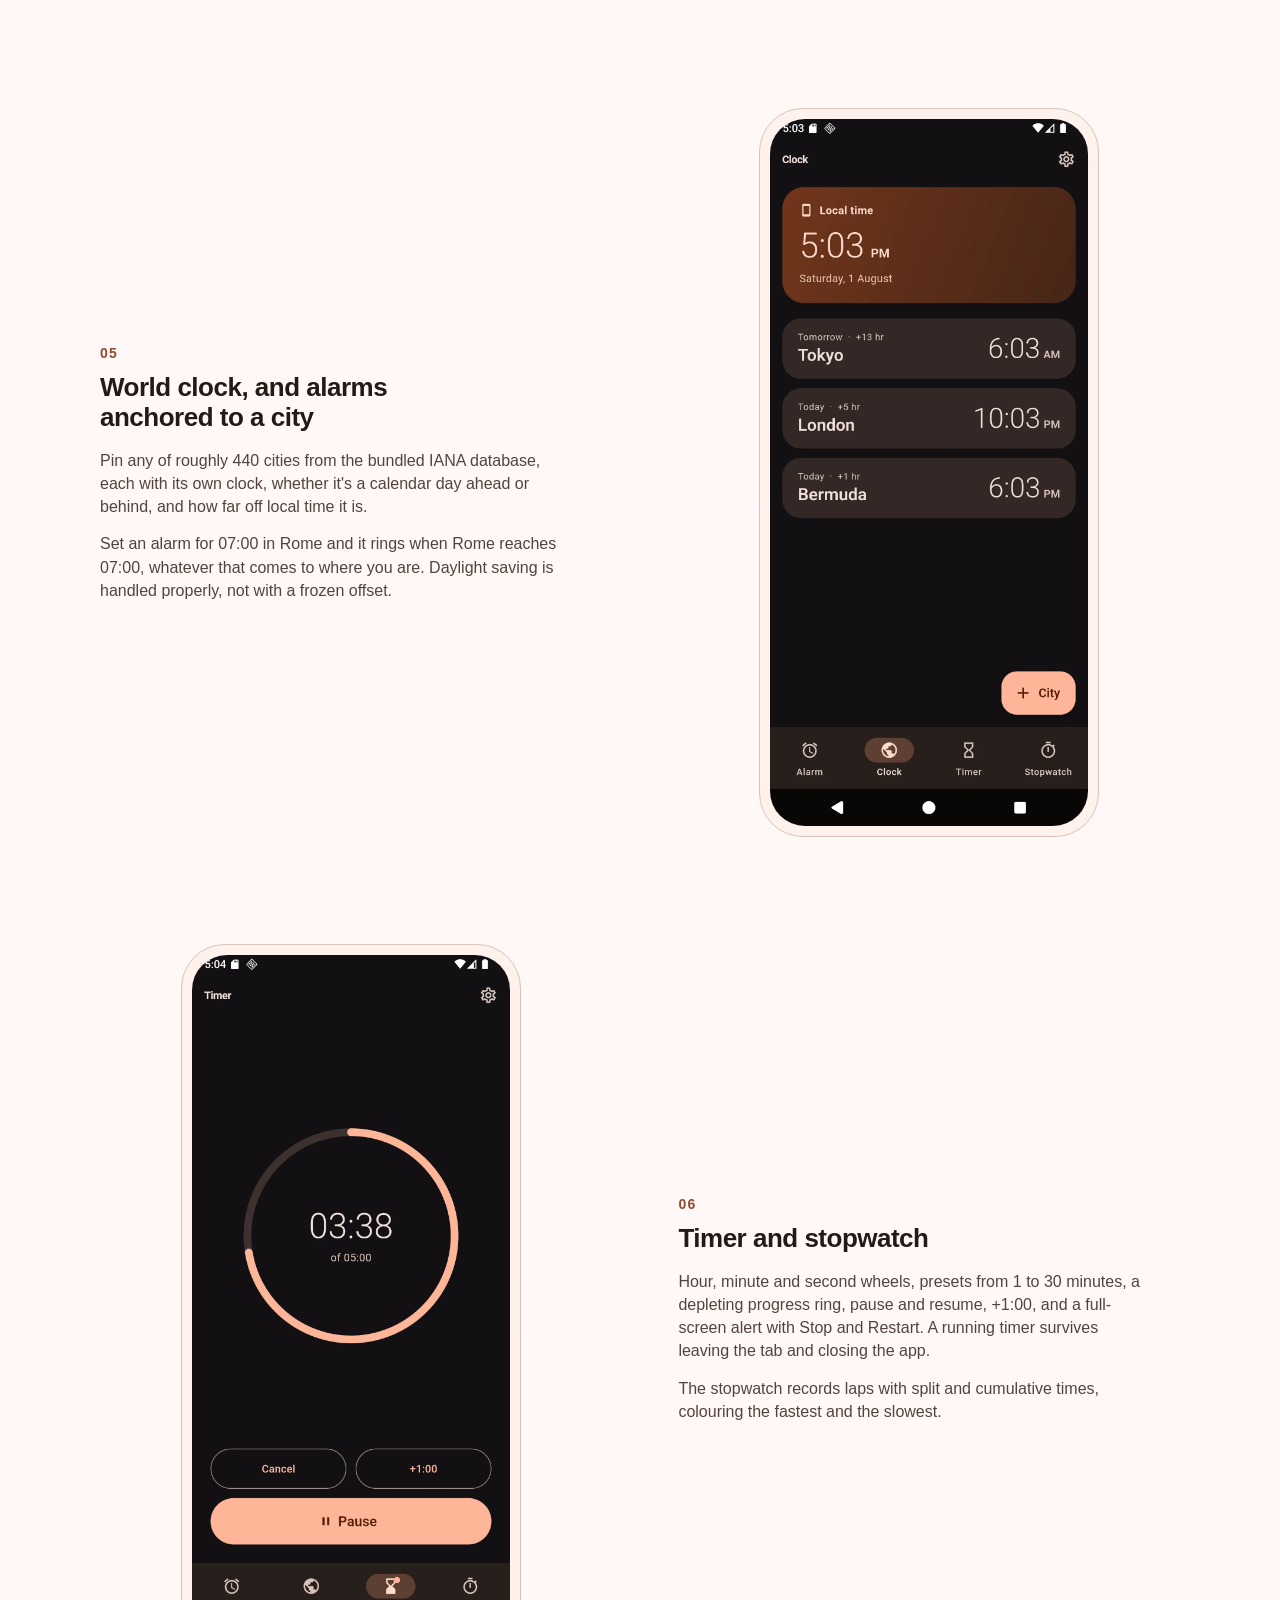
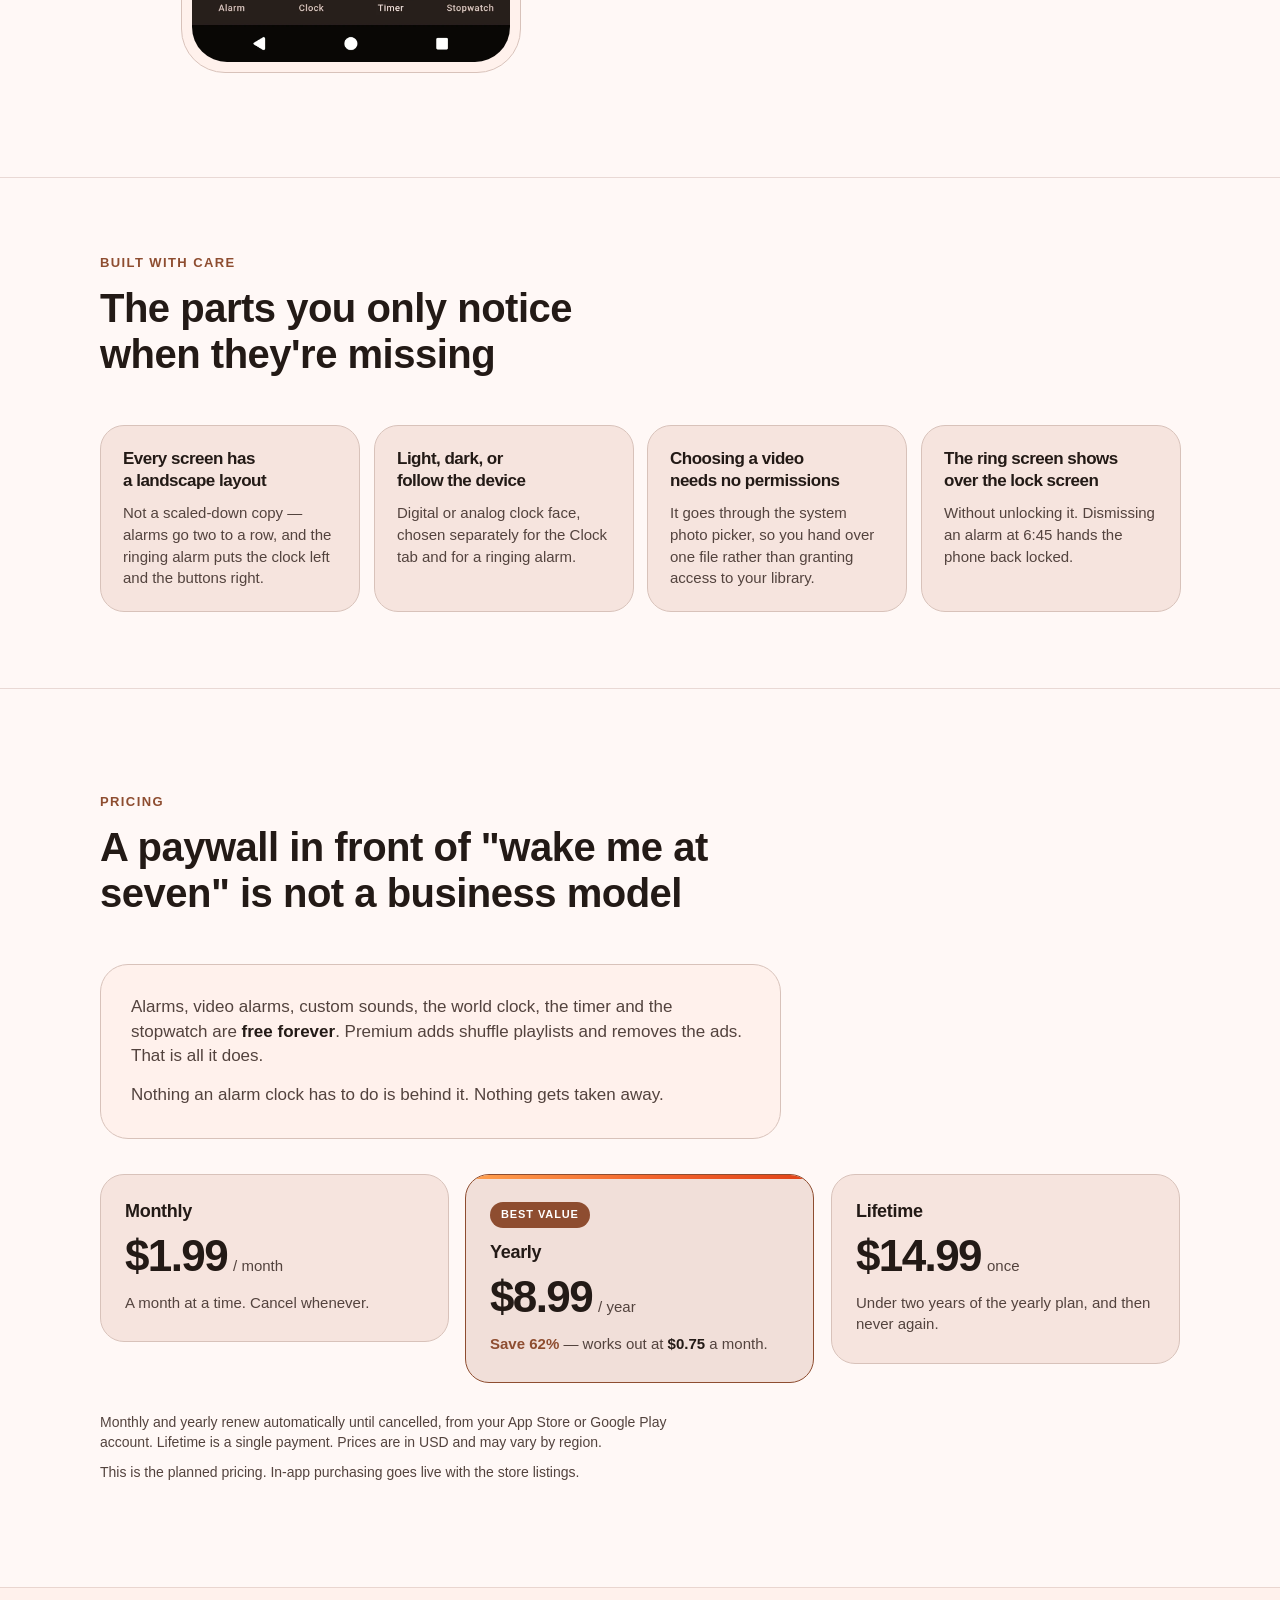
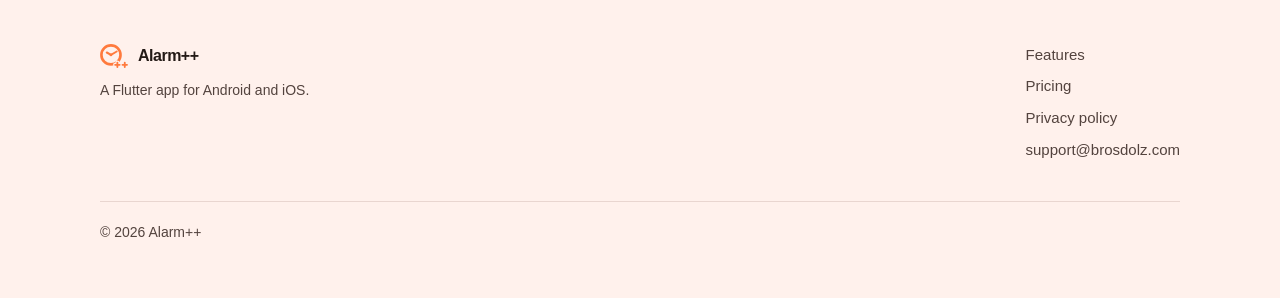
==== commit 0e638a30: "Autoplay the video-alarm clip and paint out the CapCut watermark The clip now loops from page load r" ====
--- a/index.html
+++ b/index.html
@@ -154,19 +154,21 @@
                  tech exactly like the five stills beside it, while the pause button
                  stays outside the img role and so stays exposed.
 
-                 No autoplay attribute and preload="none" on purpose. The script at
-                 the foot of the page starts the clip only once it scrolls into view,
-                 which keeps the 320 KB off the wire for anyone who never reaches this
-                 far and leaves reduced-motion visitors on the poster. With scripting
-                 off the poster is all there is — the same still frame this slot
-                 showed before. -->
+                 autoplay is on the element rather than driven by script, so the clip
+                 loops from page load even with scripting off. html-validate's
+                 no-autoplay rule is disabled for this one element below, not in the
+                 config: that rule guards WCAG 1.4.2 and 2.2.2, and both are met here
+                 — there is no audio to control, and the button underneath stops the
+                 loop. The script at the foot of the page adds that button and pauses
+                 the clip for anyone who has asked for reduced motion. -->
             <figure class="shot shot--video">
               <div class="shot__media" role="img"
                    aria-label="A video alarm ringing in Alarm++: a clip plays full-screen while 5:49 PM, the label Alarm, a Snooze 10 min button and Dismiss sit on top of it.">
+                <!-- [html-validate-disable-next no-autoplay -- silent clip, no audio track, with a pause control] -->
                 <video class="shot__video" id="video-alarm"
                        width="1080" height="2400"
                        poster="assets/screenshots/video-alarm-poster.jpg"
-                       muted loop playsinline preload="none" aria-hidden="true">
+                       autoplay muted loop playsinline preload="auto" aria-hidden="true">
                   <source src="assets/screenshots/video-alarm.mp4" type="video/mp4">
                 </video>
               </div>
@@ -406,9 +408,9 @@
   sweep();
 })();
 
-/* The looping video-alarm clip: plays while it is on screen, stops when it is
-   not, and always yields to an explicit choice from the visitor. The button is
-   also the pause mechanism a loop running past five seconds owes the viewer. */
+/* The looping video-alarm clip autoplays from the markup. This only adds the
+   pause control that a loop running past five seconds owes the viewer, and
+   stops the clip for anyone who has asked for reduced motion. */
 (function () {
   var btn = document.querySelector('.shot__toggle');
   if (!btn) return;
@@ -422,11 +424,6 @@
   var PAUSE = 'M6 4h4.5v16H6zM13.5 4H18v16h-4.5z';
   var PLAY = 'M7 4.5v15L19.5 12z';
 
-  var quiet = window.matchMedia && window.matchMedia('(prefers-reduced-motion: reduce)');
-  /* Reduced motion counts as a standing decision not to play, so the visibility
-     sweep below leaves it alone until the visitor presses the button. */
-  var decided = !!(quiet && quiet.matches);
-
   function paint() {
     var playing = !video.paused && !video.ended;
     label.textContent = playing ? 'Pause' : 'Play';
@@ -442,33 +439,31 @@
   }
 
   btn.addEventListener('click', function () {
-    decided = true;
     if (video.paused || video.ended) { start(); } else { video.pause(); }
   });
   /* Repaint from the media itself, so the button still tells the truth when the
      browser stops the clip on its own — battery saver, a background tab, or a
-     refusal to start at all. */
+     refusal to autoplay at all. */
   video.addEventListener('play', paint);
   video.addEventListener('pause', paint);
 
-  var queued = false;
-  function sweep() {
-    queued = false;
-    if (decided) return;
-    var r = video.getBoundingClientRect();
-    var onScreen = r.bottom > 0 && r.top < window.innerHeight;
-    if (onScreen && video.paused) { start(); }
-    else if (!onScreen && !video.paused) { video.pause(); }
+  /* Reduced motion: hold the poster. This runs at the foot of the document,
+     before the clip has buffered enough to show a frame, so nothing moves
+     first. The button is still there to start it deliberately. */
+  var quiet = window.matchMedia && window.matchMedia('(prefers-reduced-motion: reduce)');
+  if (quiet && quiet.matches) {
+    video.autoplay = false;
+    video.pause();
+  } else {
+    /* Chrome honours the autoplay attribute only once the element is on
+       screen; Firefox and Safari start straight away. Asking explicitly makes
+       the clip already be running by the time the visitor scrolls down to it,
+       in every browser. */
+    start();
   }
-  function request() {
-    if (!queued) { queued = true; requestAnimationFrame(sweep); }
-  }
-  window.addEventListener('scroll', request, { passive: true });
-  window.addEventListener('resize', request);
 
   btn.hidden = false;
   paint();
-  sweep();
 })();
 </script>
 
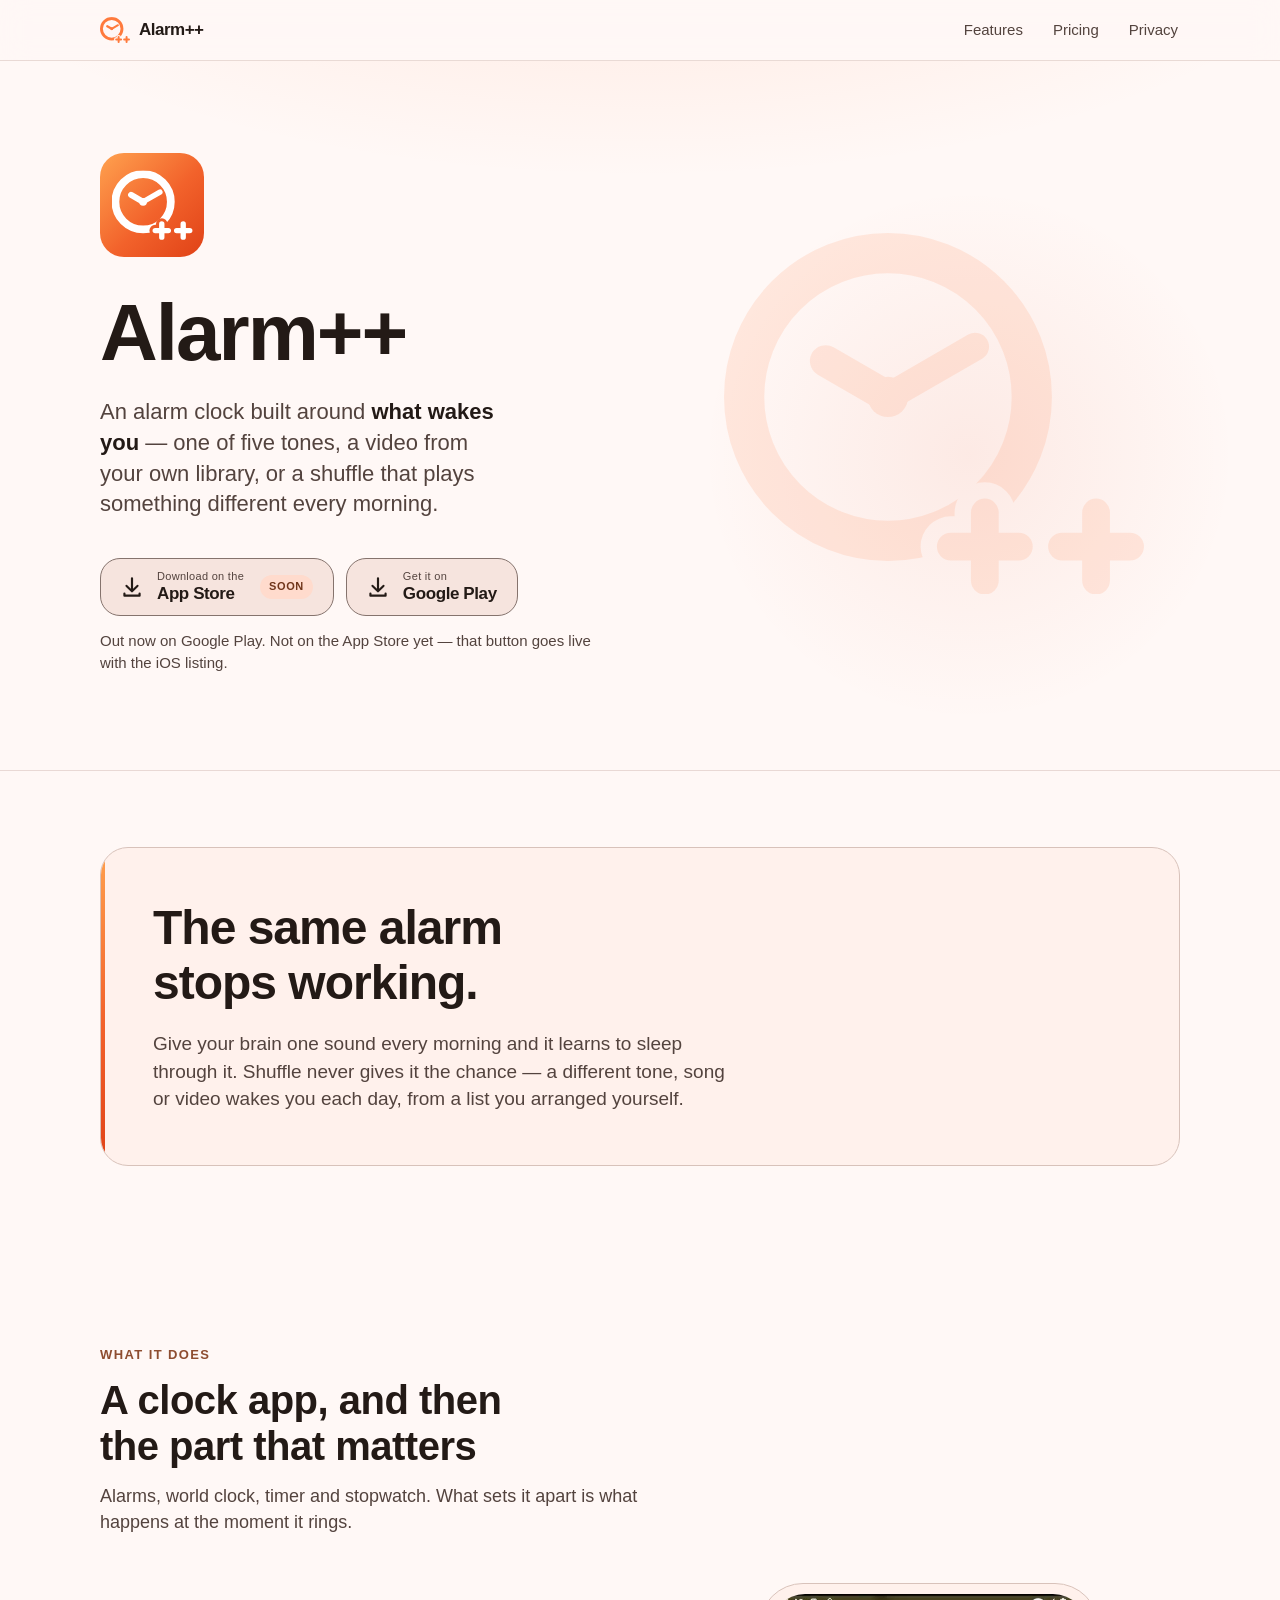
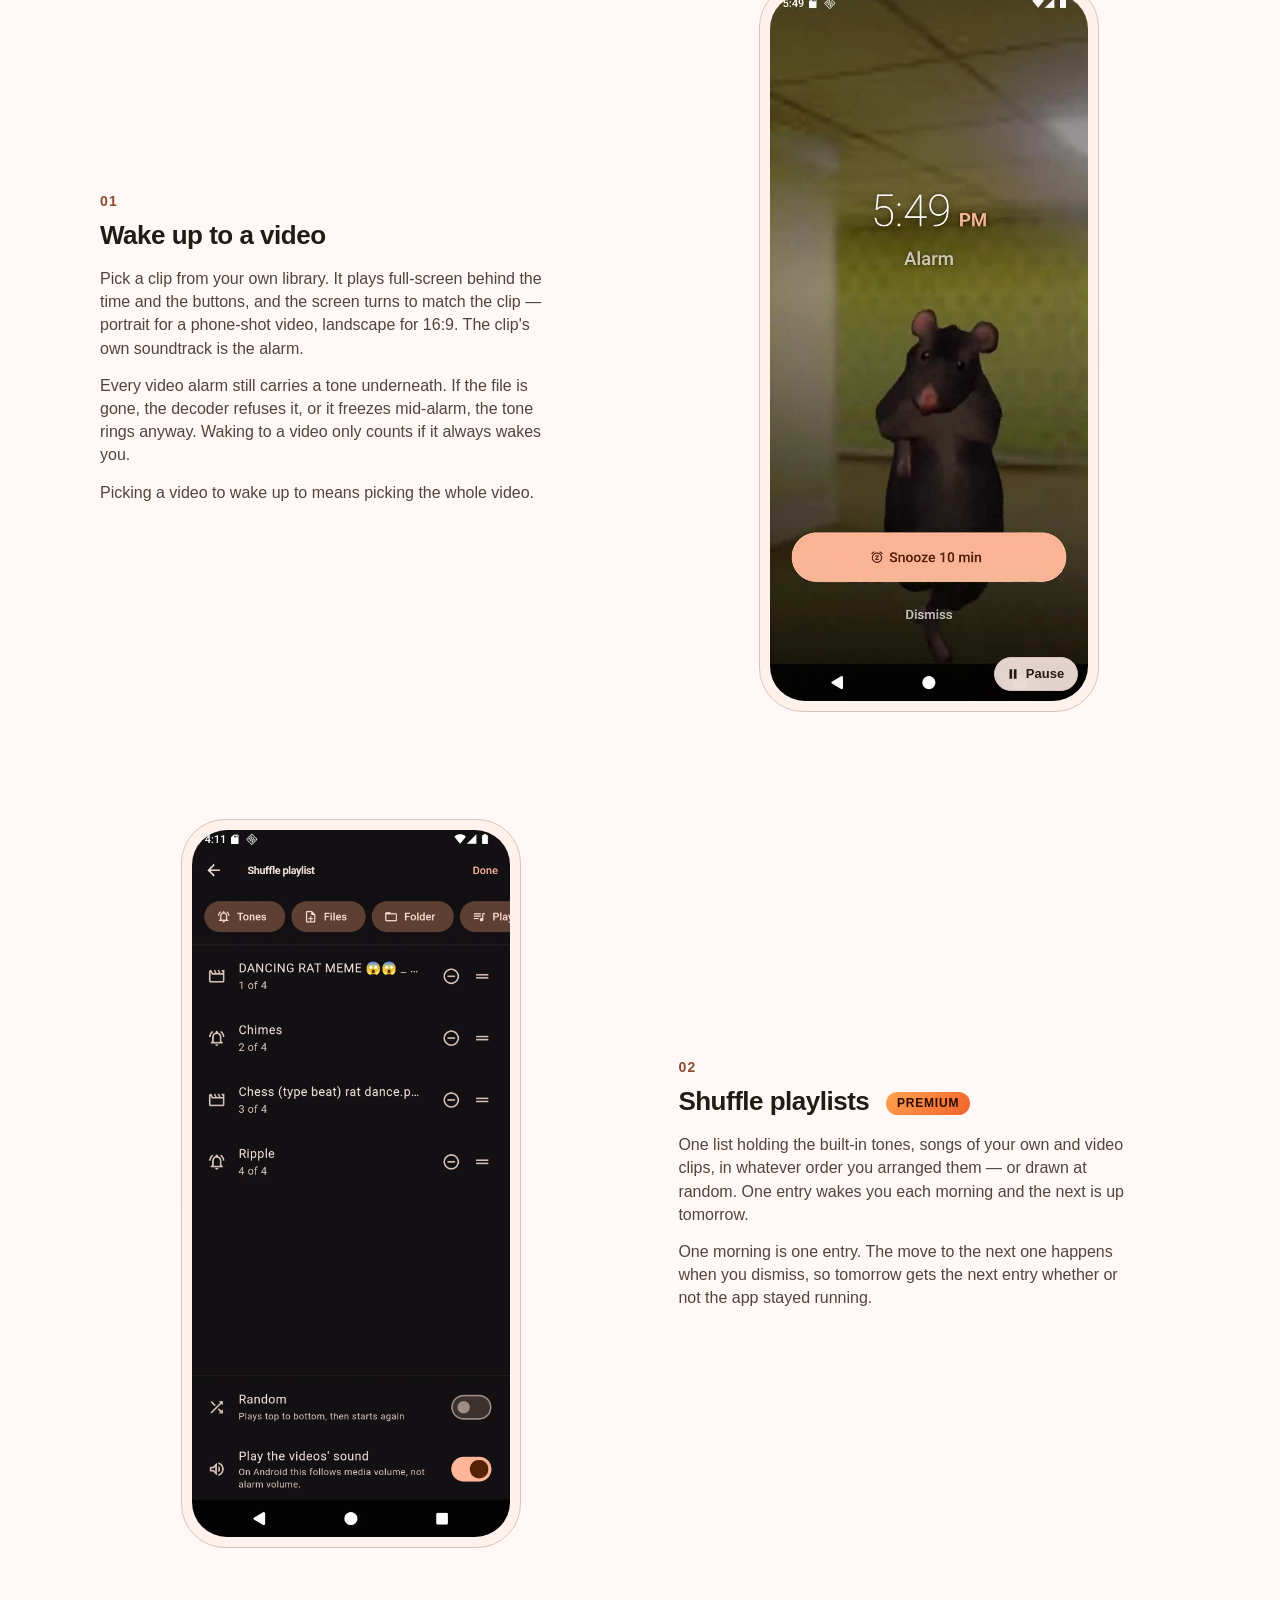
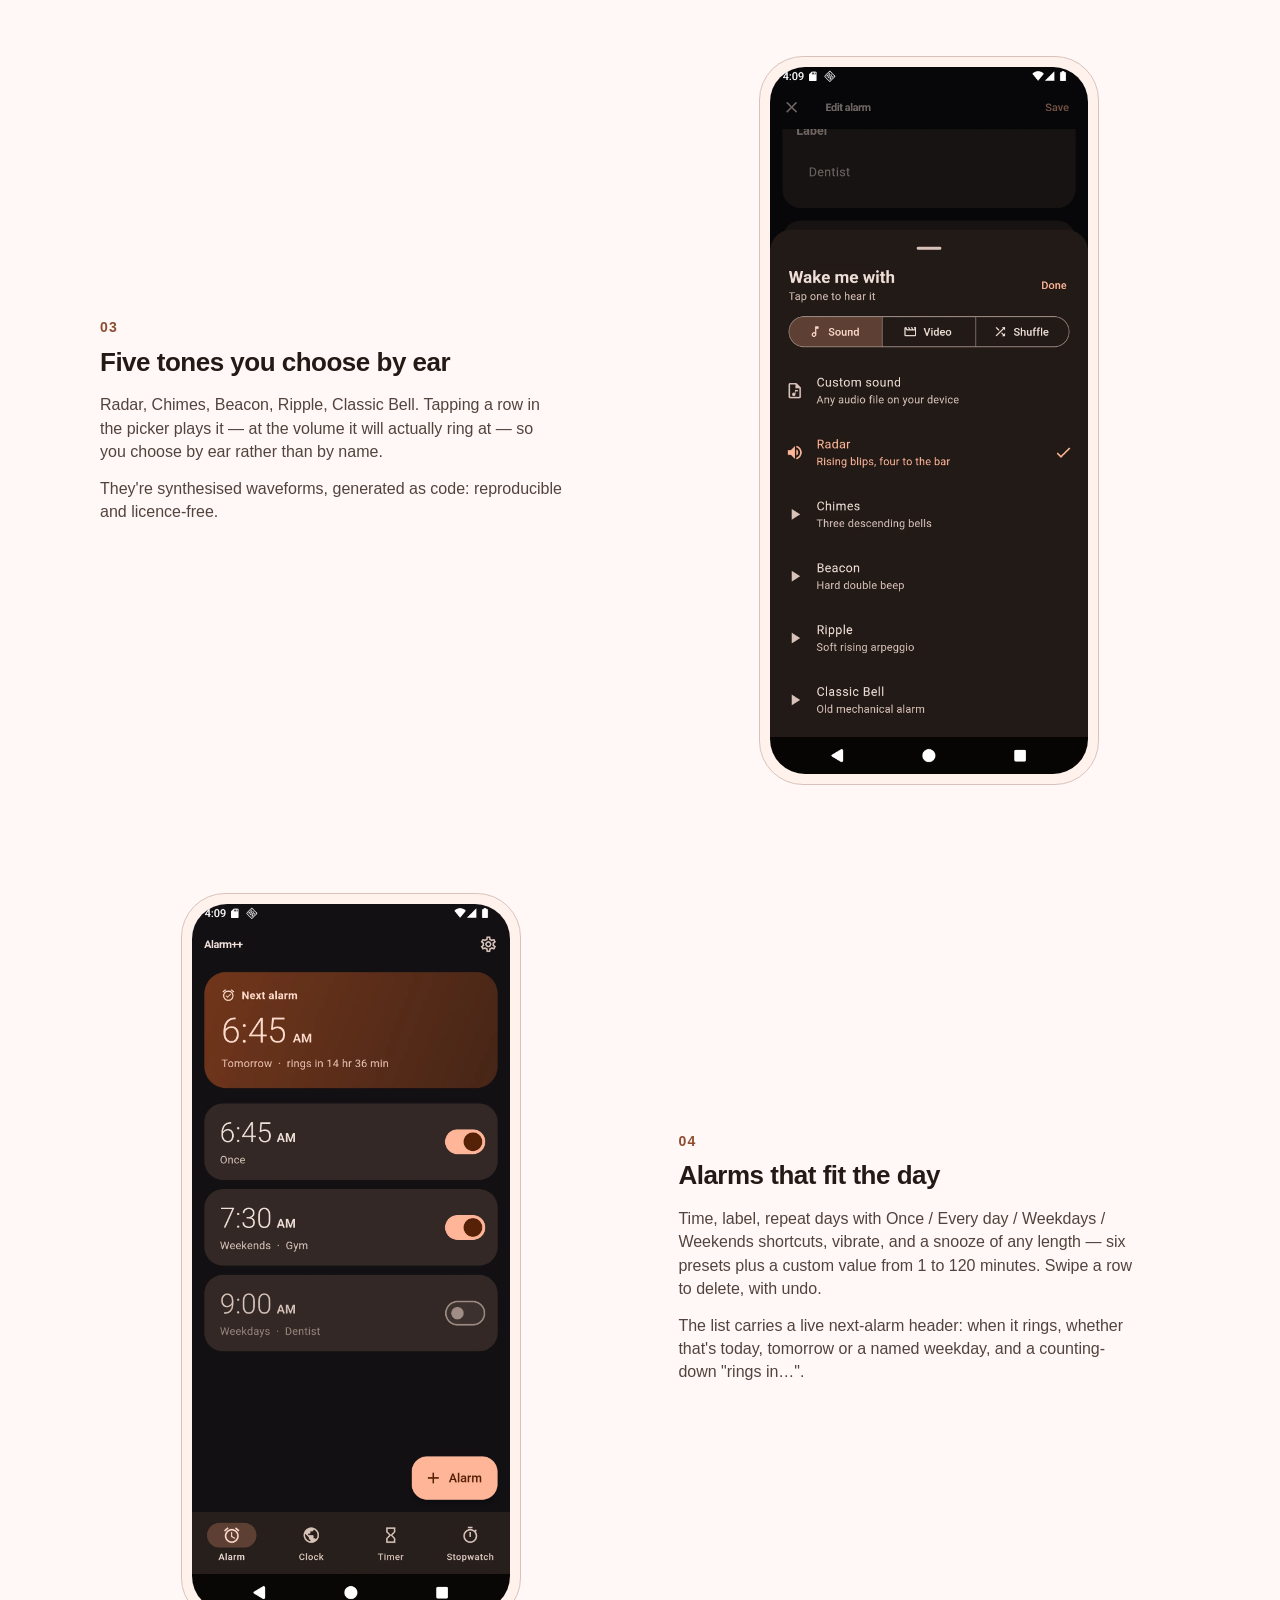
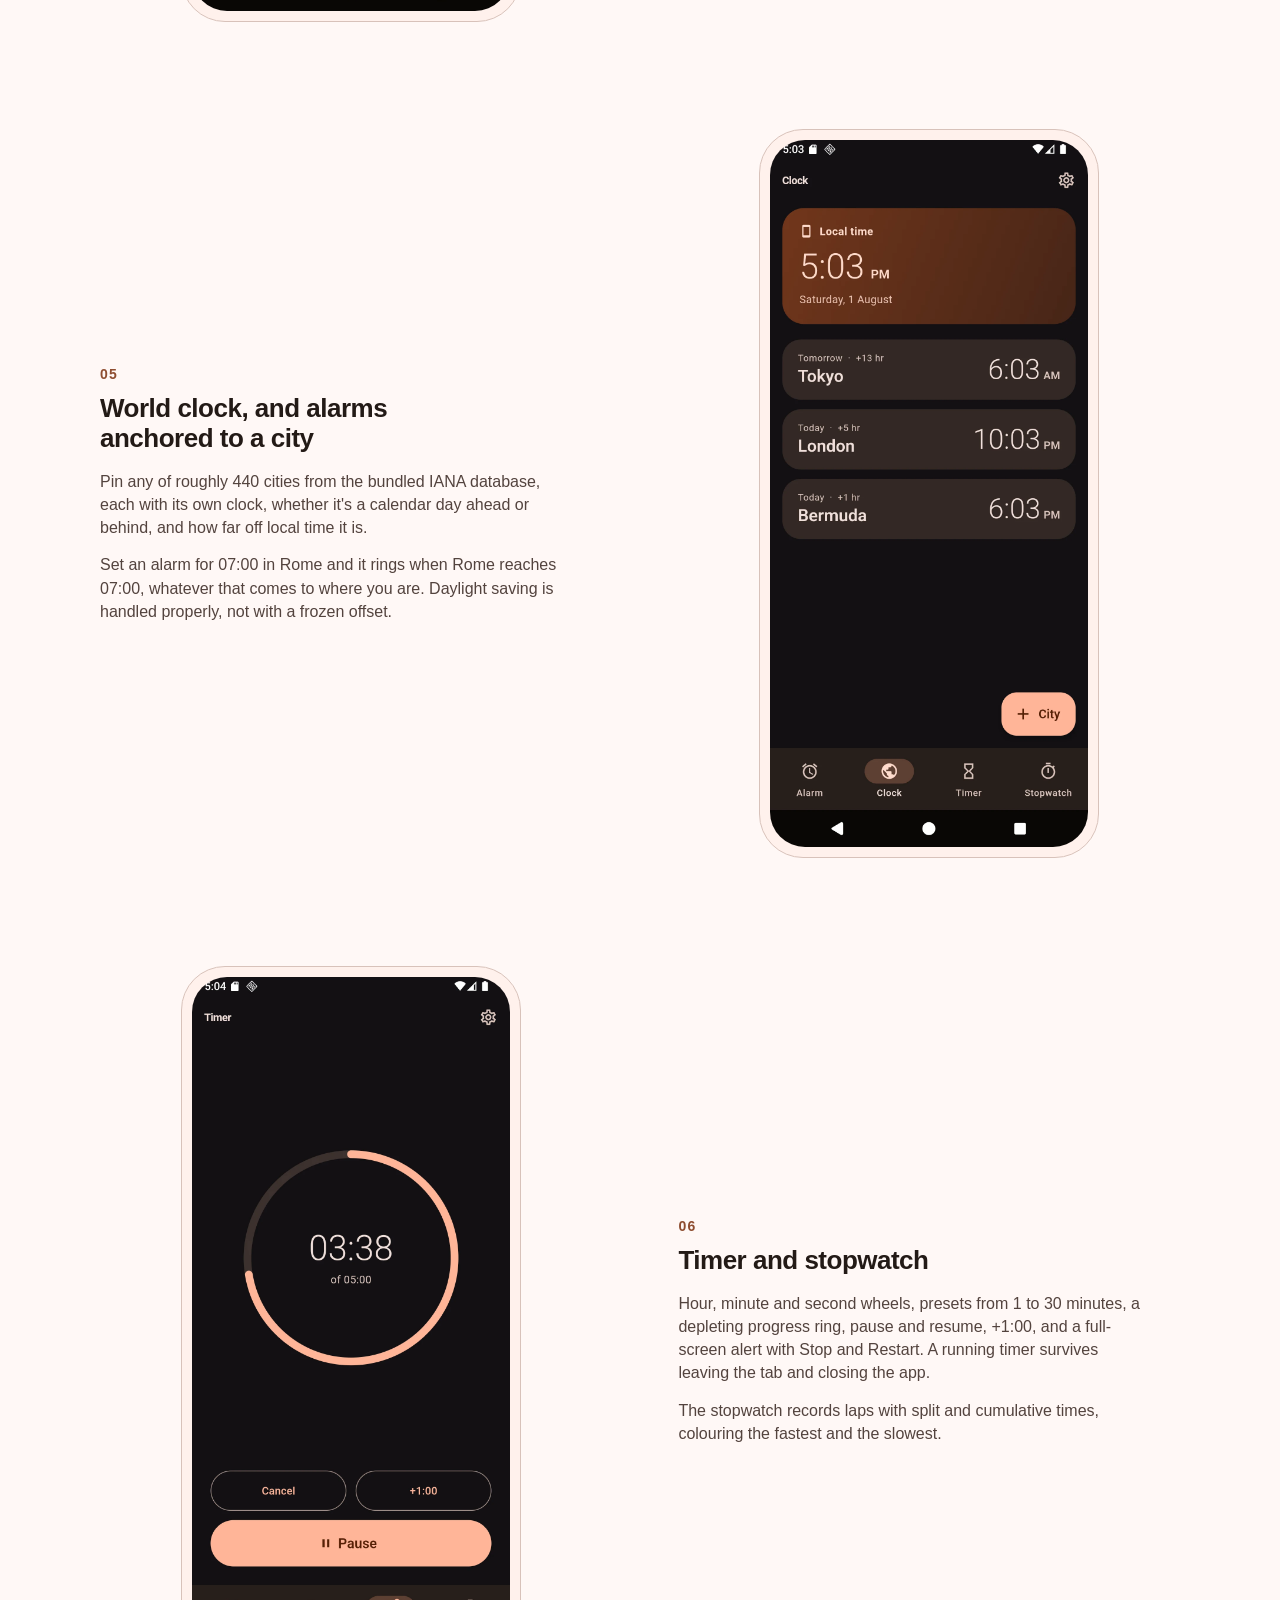
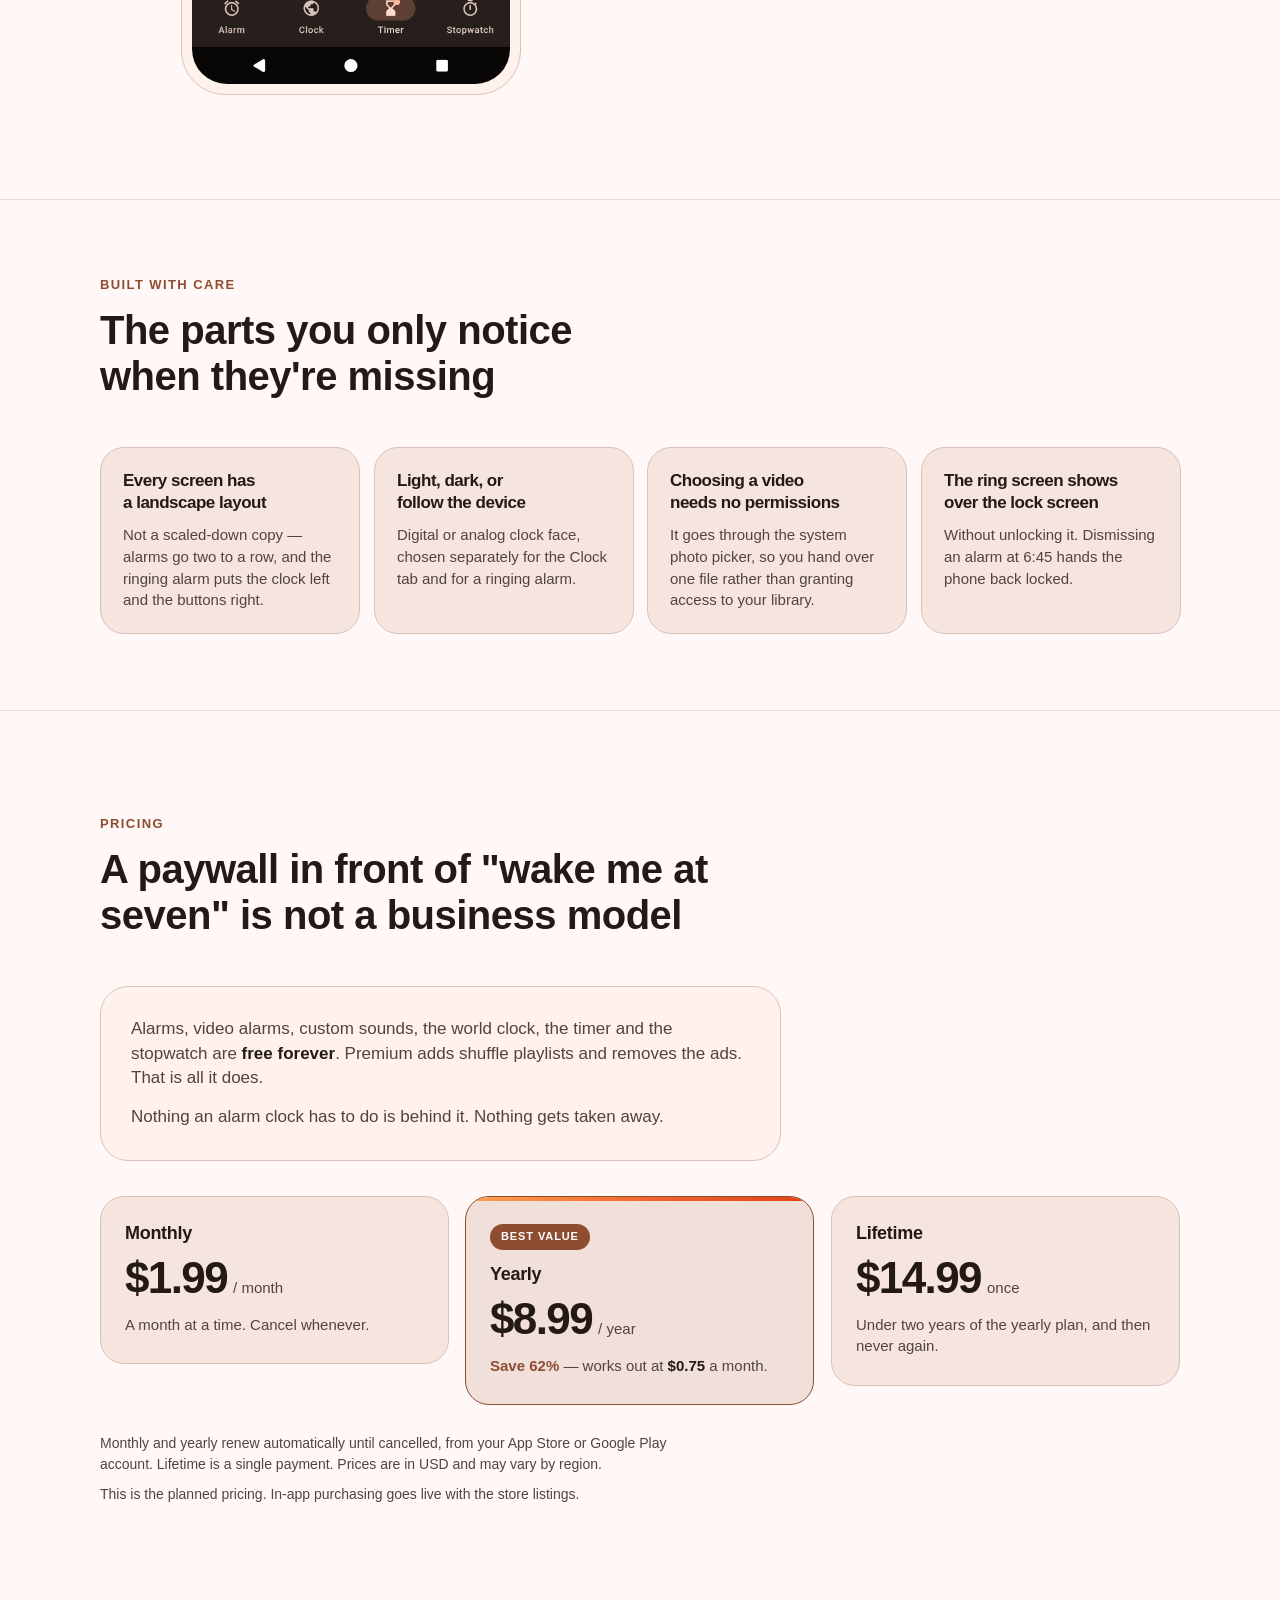
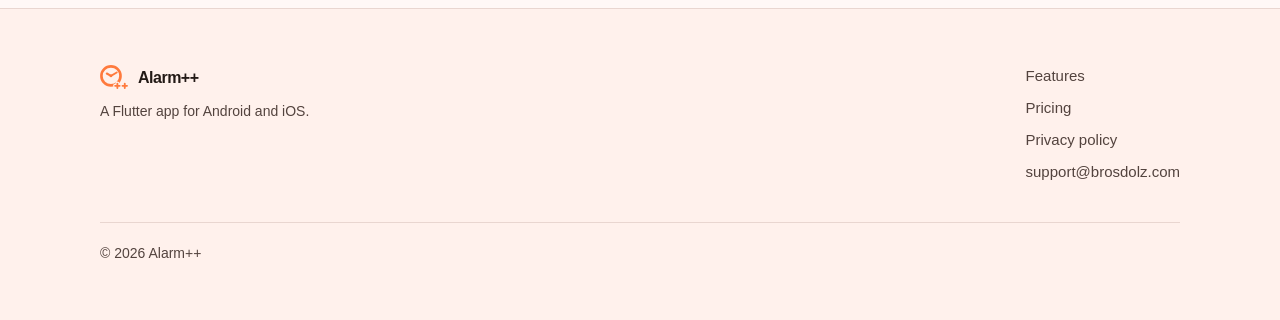
==== commit fb7e3e94: "Link the Google Play button to the live listing The Android app is published, so the Play slot becom" ====
--- a/index.html
+++ b/index.html
@@ -81,10 +81,11 @@
       <p class="hero__line">An alarm clock built around <b>what wakes you</b> — one of five tones, a video from your own library, or a shuffle that plays something different every morning.</p>
 
       <div class="stores">
-        <!-- Placeholders. Buttons rather than links on purpose: there is nowhere
-             to point yet, and an href="#" would jump the page to the top and reset
-             the tab position. Swap each for an <a href="…"> carrying the official
-             App Store / Google Play badge once there are listings. -->
+        <!-- Google Play is live and is a real <a href>. The App Store button stays
+             a <button aria-disabled> placeholder on purpose: there is nowhere to
+             point yet, and an href="#" would jump the page to the top and reset the
+             tab position. Swap it for an <a href="…"> carrying the official badge
+             once the iOS listing exists. -->
         <button type="button" class="store" aria-disabled="true" aria-describedby="stores-note">
           <svg class="store__glyph" viewBox="0 0 24 24" aria-hidden="true" focusable="false"><path d="M12 3a1 1 0 0 1 1 1v9.59l3.3-3.3a1 1 0 1 1 1.4 1.42l-5 5a1 1 0 0 1-1.4 0l-5-5a1 1 0 1 1 1.4-1.42l3.3 3.3V4a1 1 0 0 1 1-1Zm-7 14a1 1 0 0 1 1 1v1h12v-1a1 1 0 1 1 2 0v2a1 1 0 0 1-1 1H5a1 1 0 0 1-1-1v-2a1 1 0 0 1 1-1Z"/></svg>
           <span class="store__text">
@@ -93,16 +94,15 @@
           </span>
           <span class="store__soon">Soon</span>
         </button>
-        <button type="button" class="store" aria-disabled="true" aria-describedby="stores-note">
+        <a class="store" href="https://play.google.com/store/apps/details?id=com.alarmplusplus.app" rel="noopener">
           <svg class="store__glyph" viewBox="0 0 24 24" aria-hidden="true" focusable="false"><path d="M12 3a1 1 0 0 1 1 1v9.59l3.3-3.3a1 1 0 1 1 1.4 1.42l-5 5a1 1 0 0 1-1.4 0l-5-5a1 1 0 1 1 1.4-1.42l3.3 3.3V4a1 1 0 0 1 1-1Zm-7 14a1 1 0 0 1 1 1v1h12v-1a1 1 0 1 1 2 0v2a1 1 0 0 1-1 1H5a1 1 0 0 1-1-1v-2a1 1 0 0 1 1-1Z"/></svg>
           <span class="store__text">
             <span class="store__kicker">Get it on</span>
             <span class="store__name">Google Play</span>
           </span>
-          <span class="store__soon">Soon</span>
-        </button>
-      </div>
-      <p class="stores__note" id="stores-note">Not on the stores yet. These buttons go live with the listings.</p>
+        </a>
+      </div>
+      <p class="stores__note" id="stores-note">Out now on Google Play. Not on the App Store yet — that button goes live with the iOS listing.</p>
       </div>
       <!-- viewBox starts at 0,0, not at the symbol's 88,88. <use> already maps the
            symbol's own viewBox into a box at the origin, so repeating the offset
--- a/styles.css
+++ b/styles.css
@@ -365,14 +365,15 @@
   background: var(--surface-container-high);
   color: var(--on-surface);
   text-decoration: none;
-  cursor: not-allowed;
-  /* Button resets — these are <button aria-disabled> placeholders, not links. */
+  cursor: pointer;
+  /* Button resets — the App Store slot is still a <button aria-disabled>. */
   appearance: none;
   -webkit-appearance: none;
   font: inherit;
   text-align: left;
 }
 .store:hover { background: var(--surface-container-highest); }
+.store[aria-disabled="true"] { cursor: not-allowed; }
 .store__glyph { width: 26px; height: 26px; flex: 0 0 auto; fill: currentColor; }
 .store__text { display: flex; flex-direction: column; line-height: 1.2; }
 .store__kicker { font-size: 0.6875rem; color: var(--on-surface-variant); letter-spacing: 0.3px; }
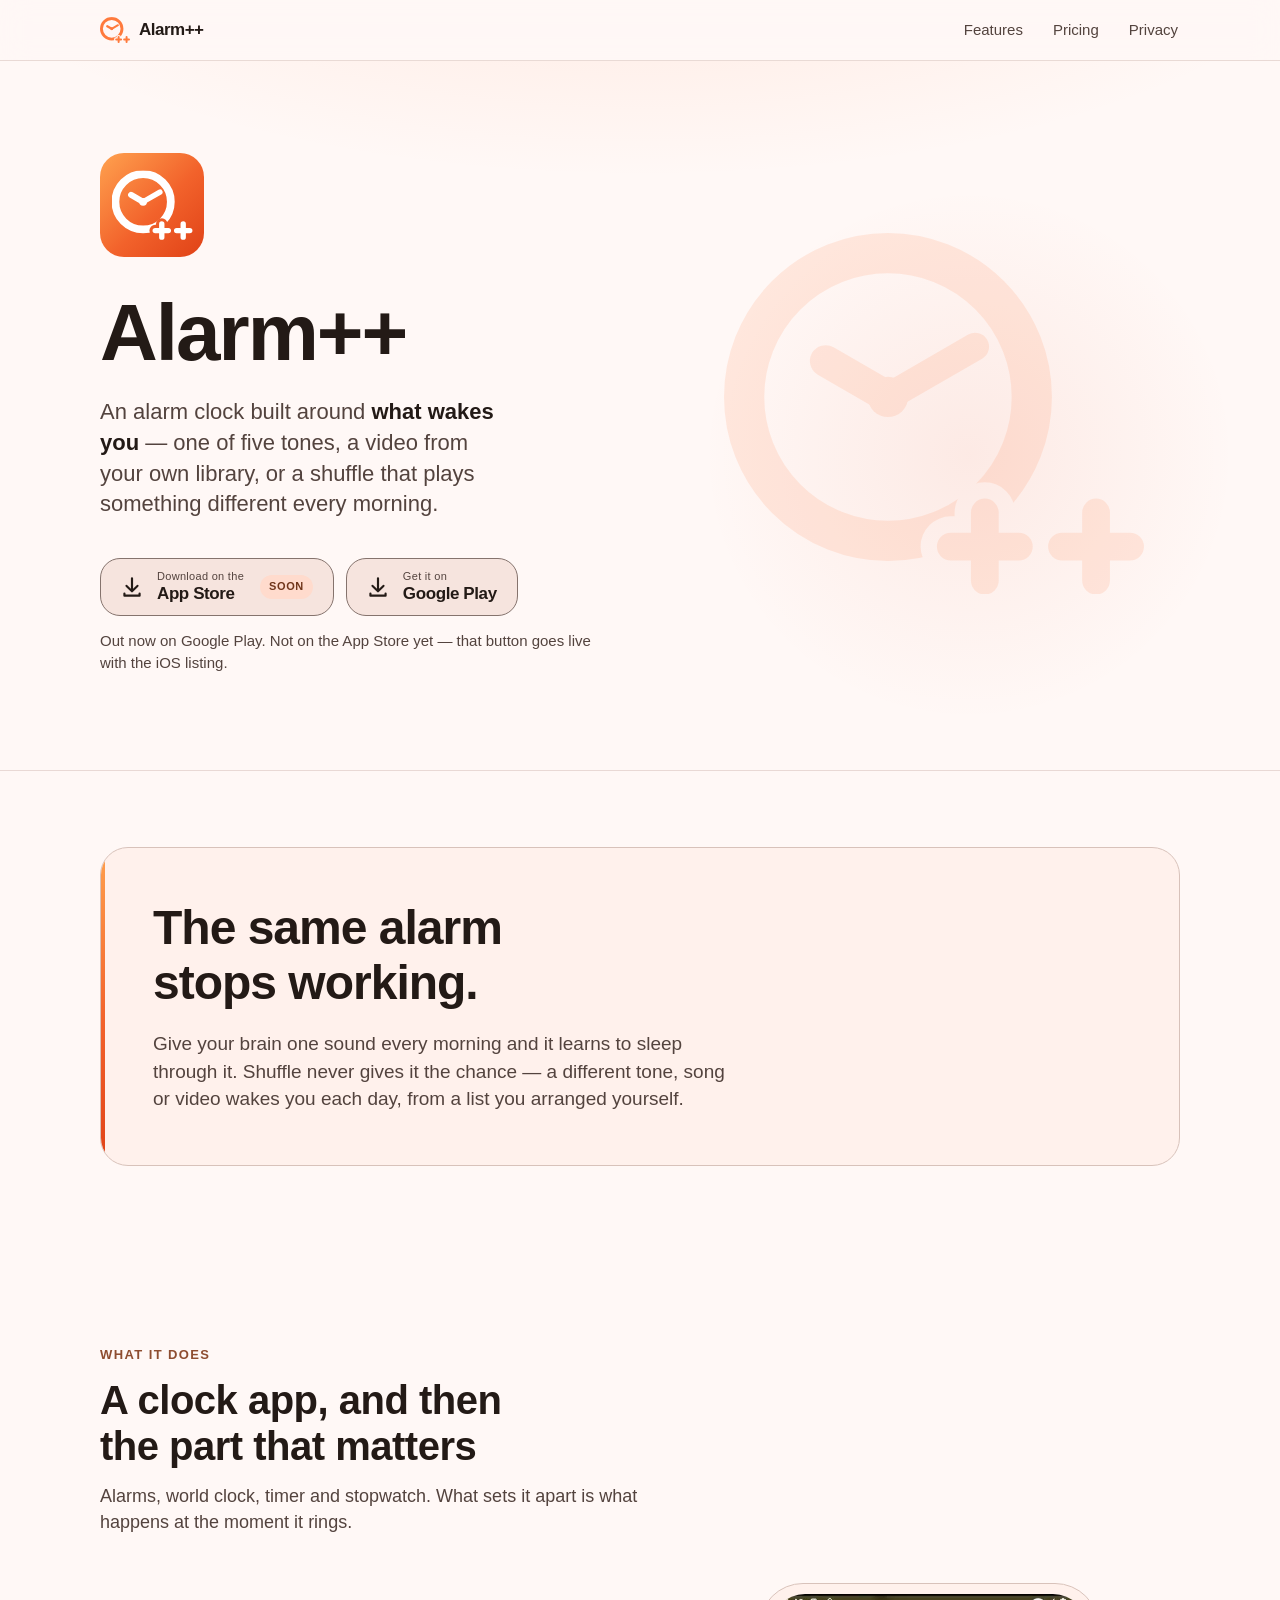
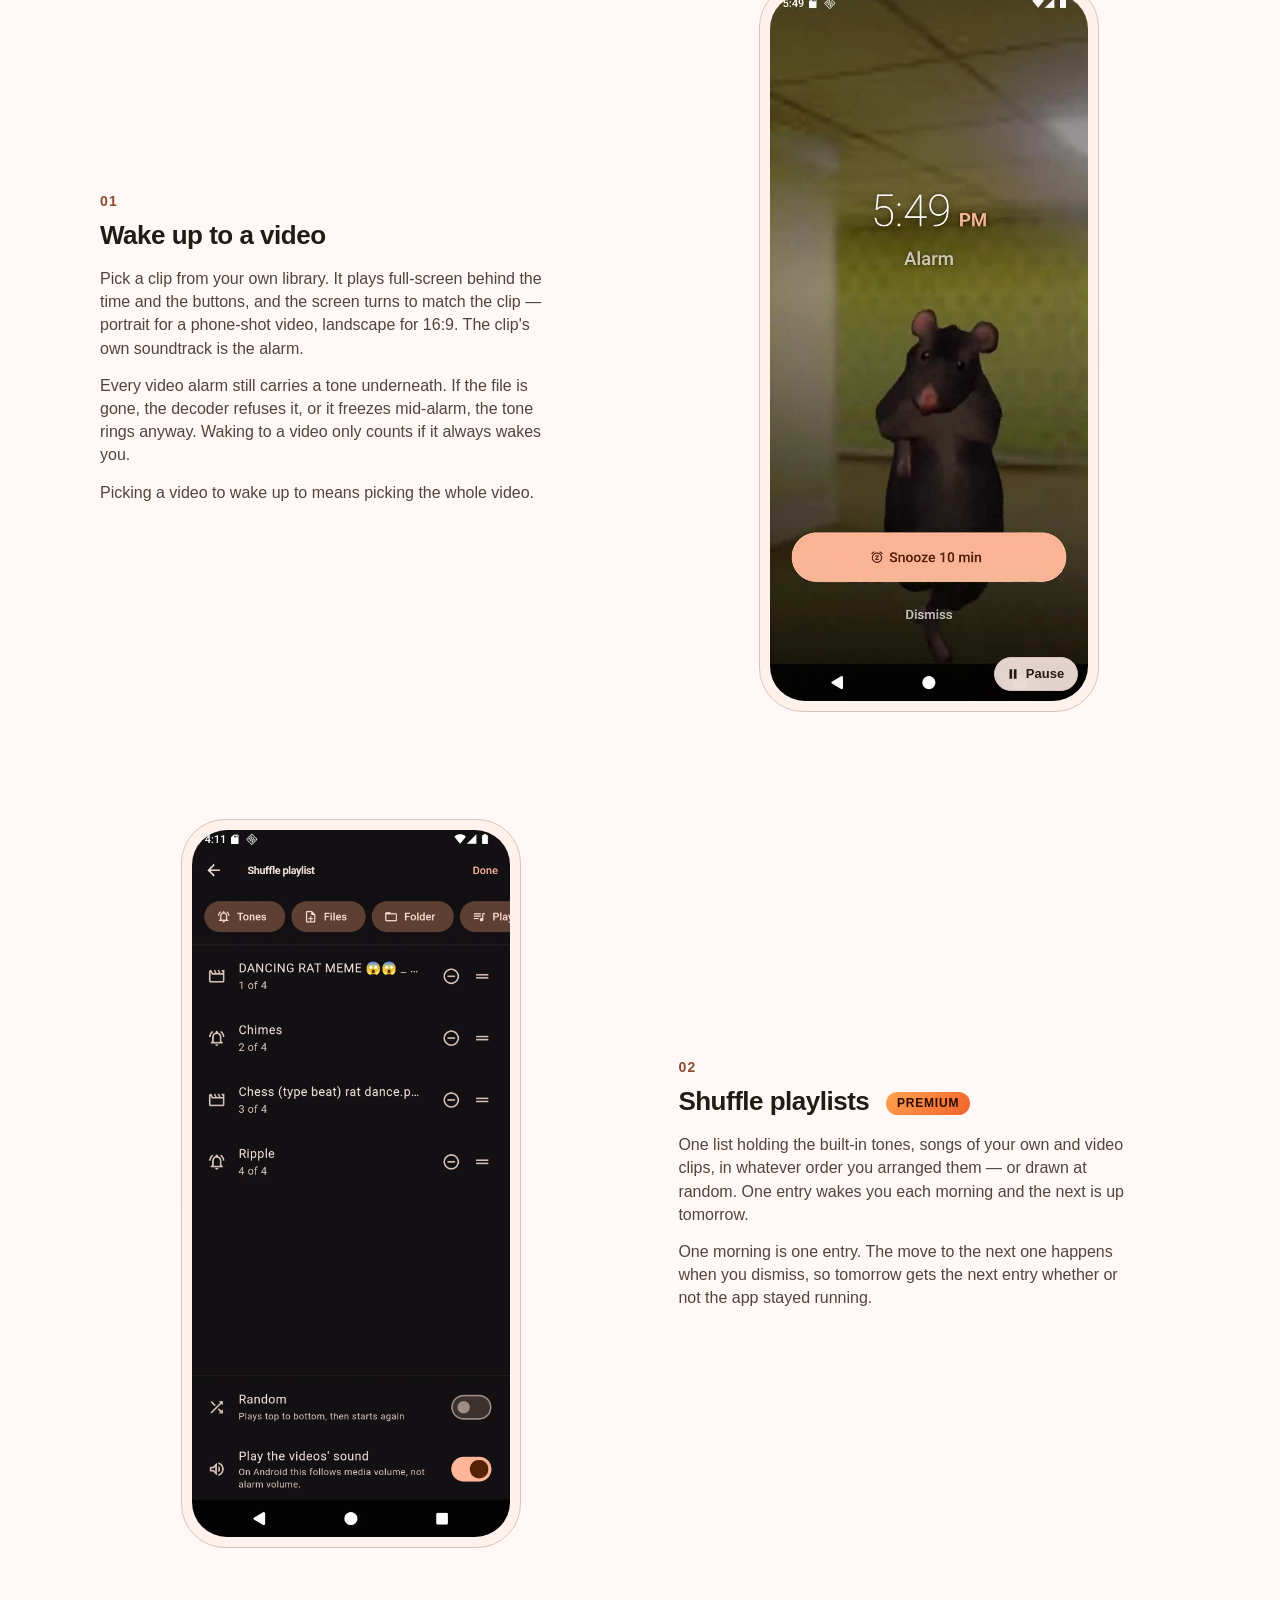
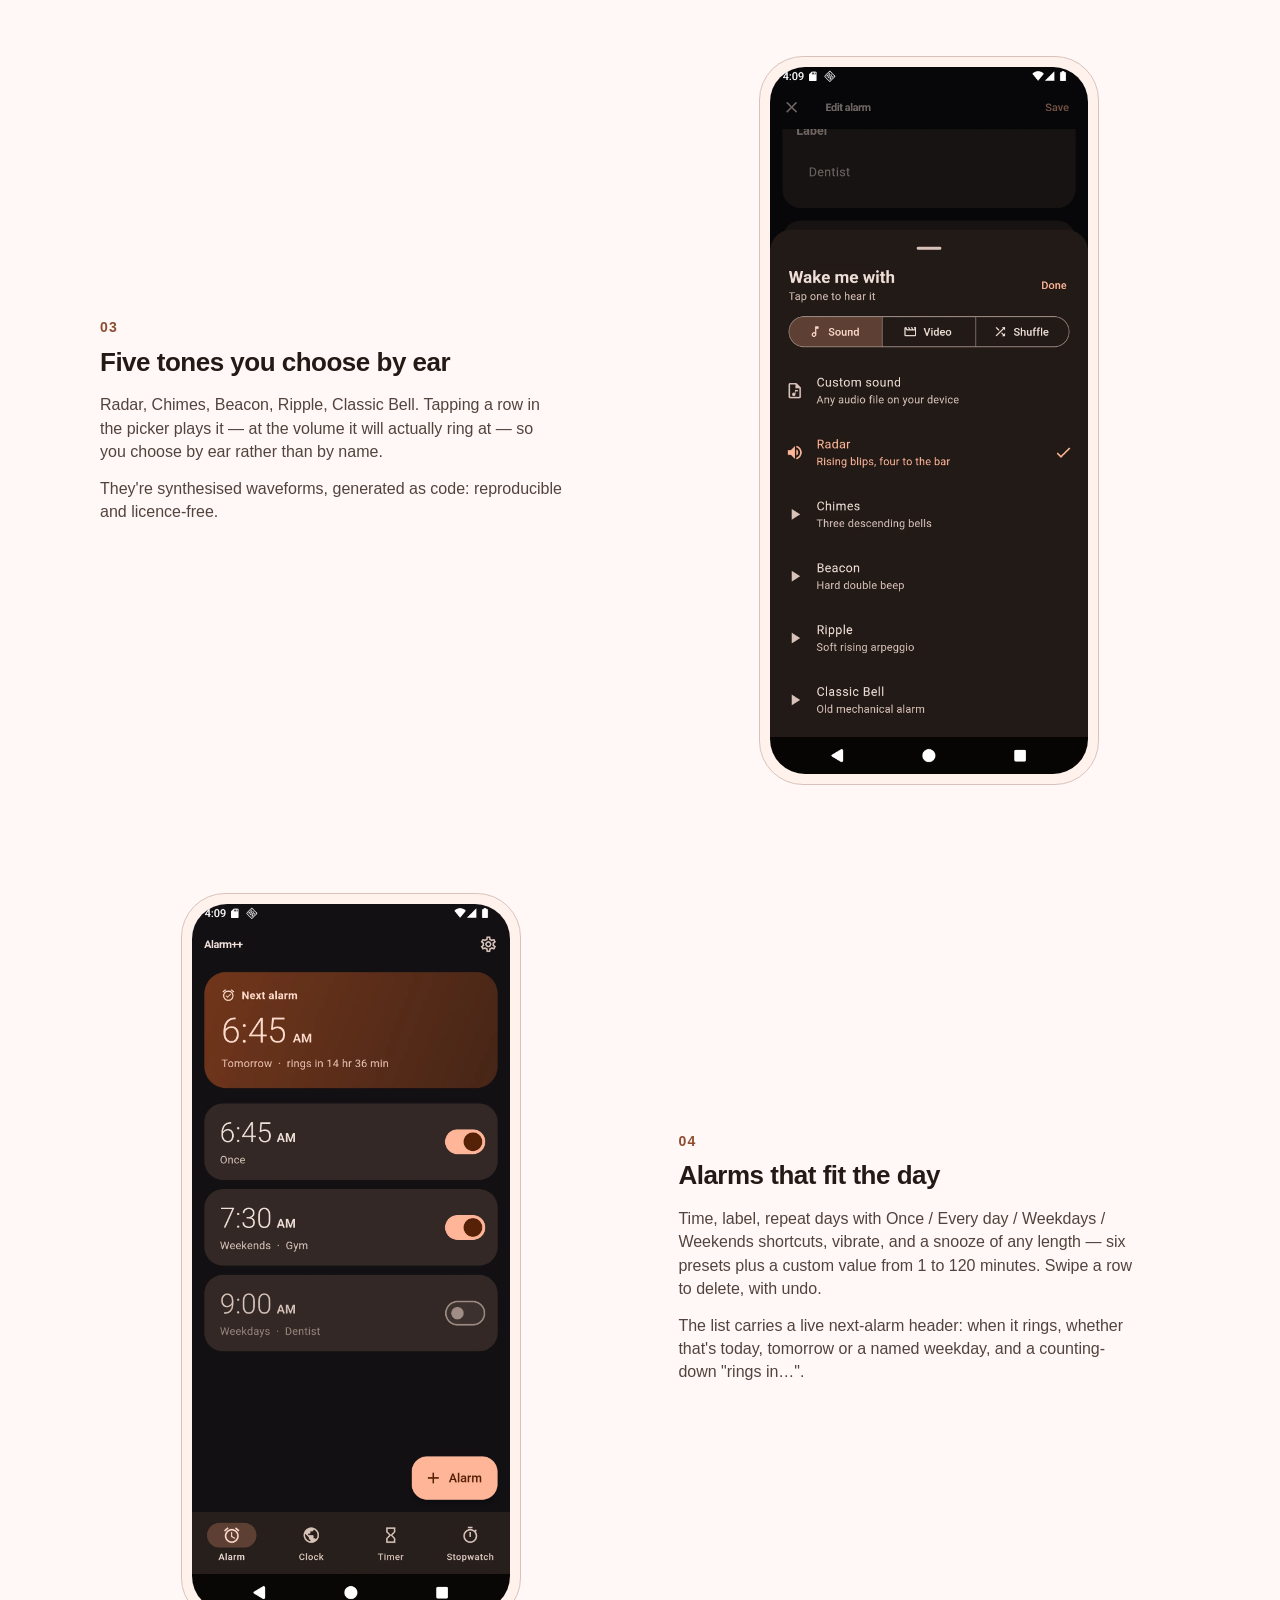
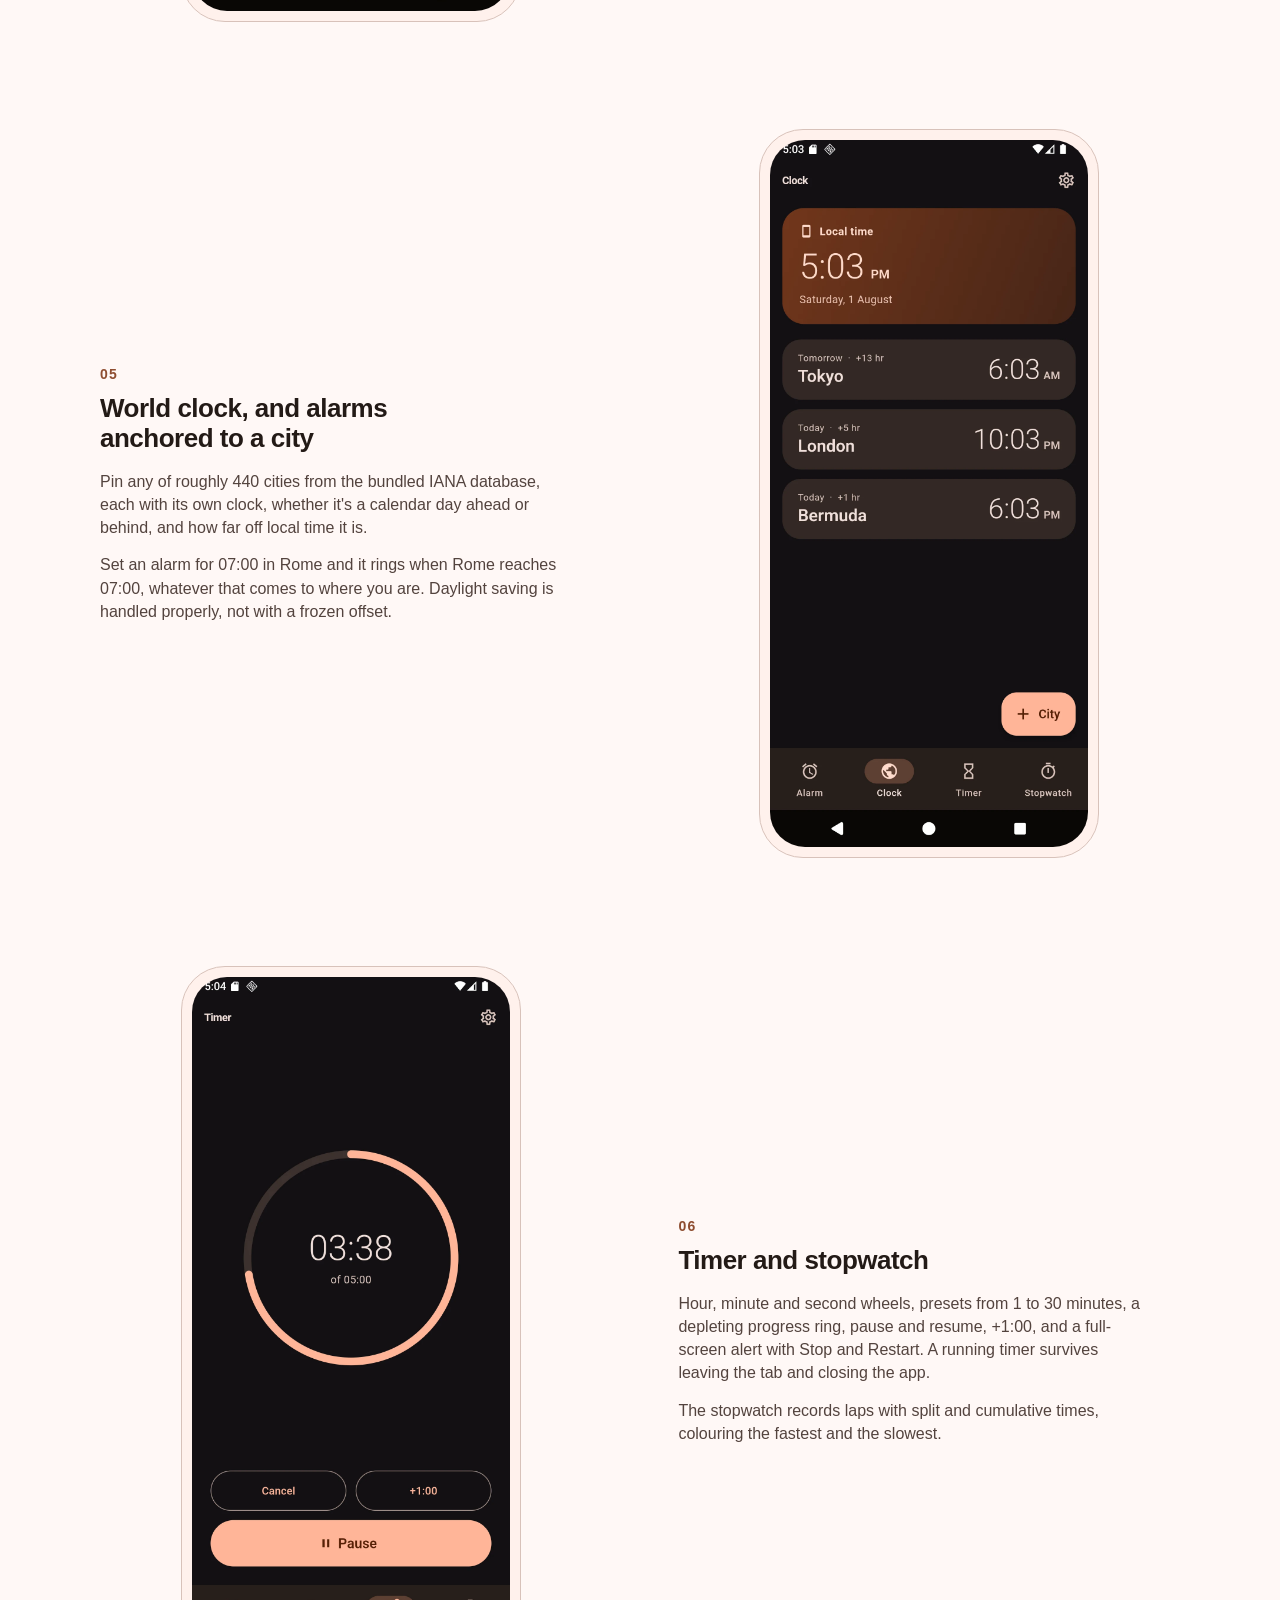
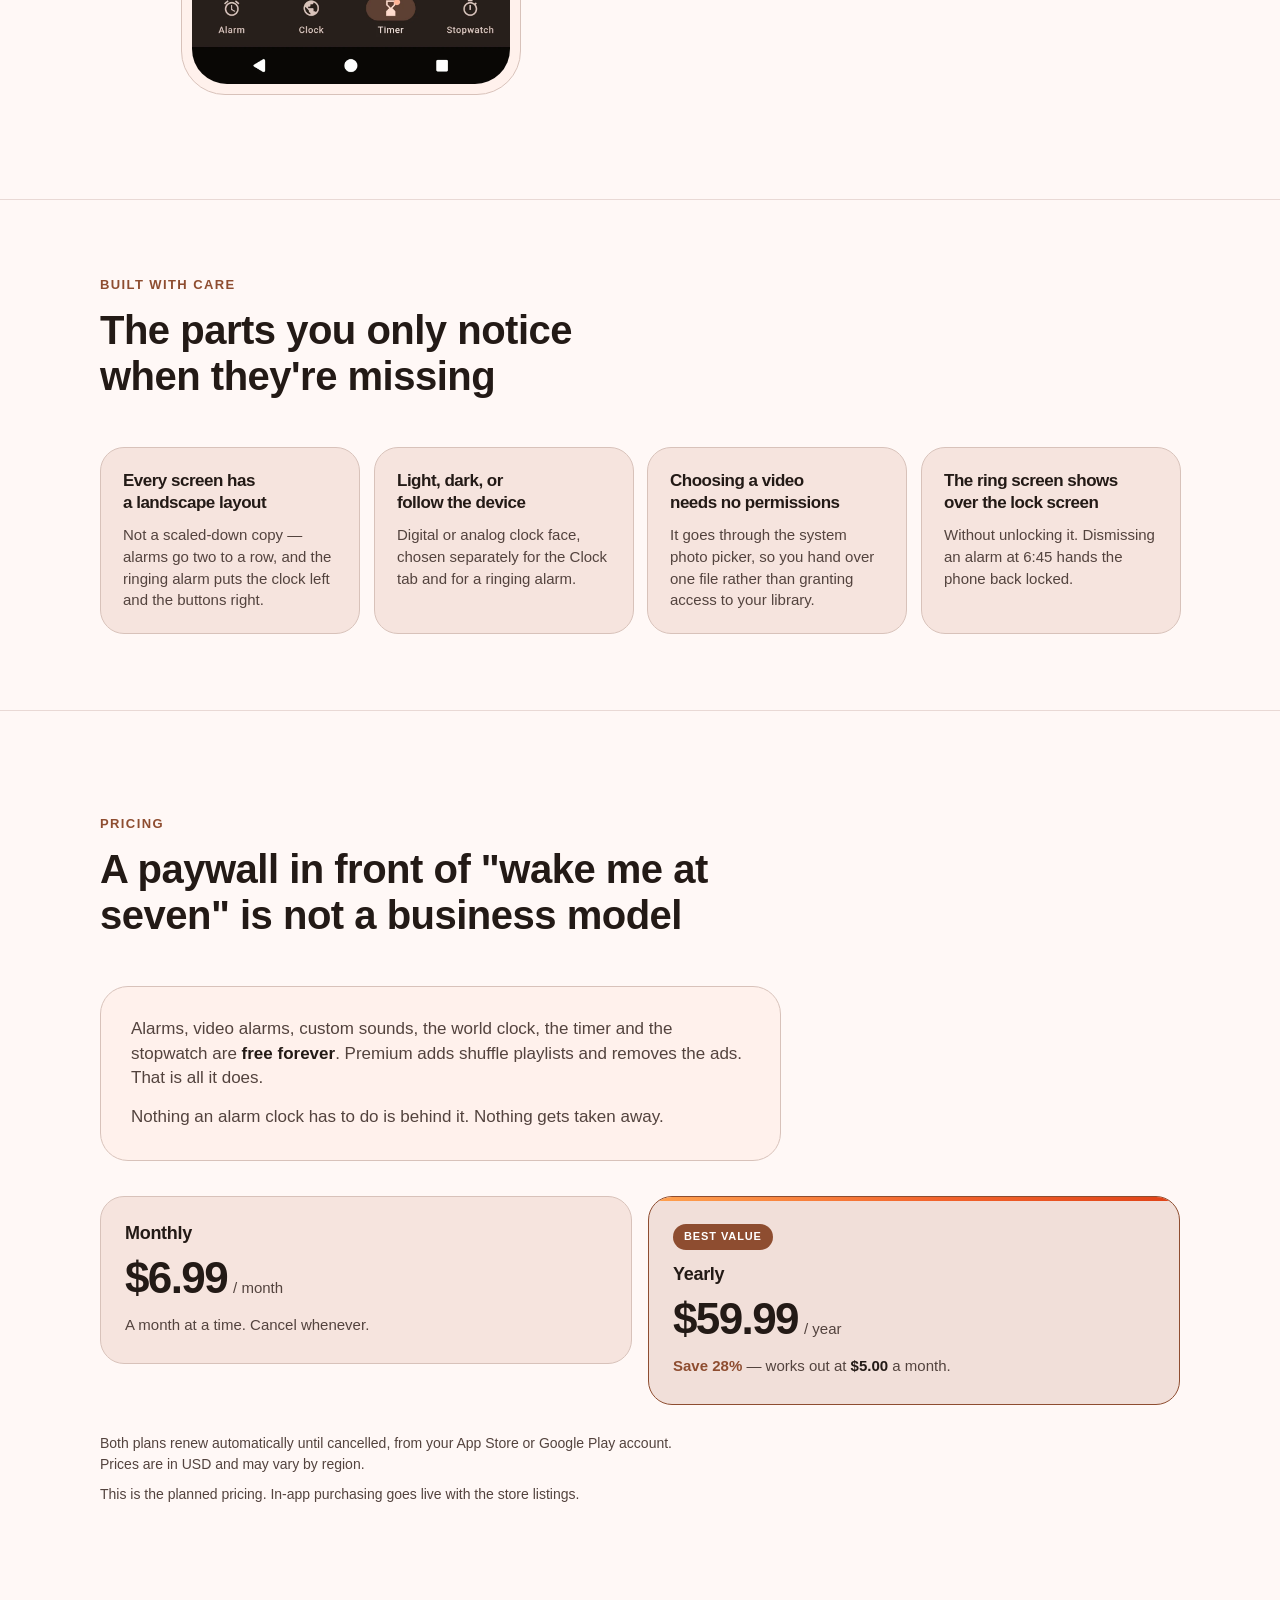
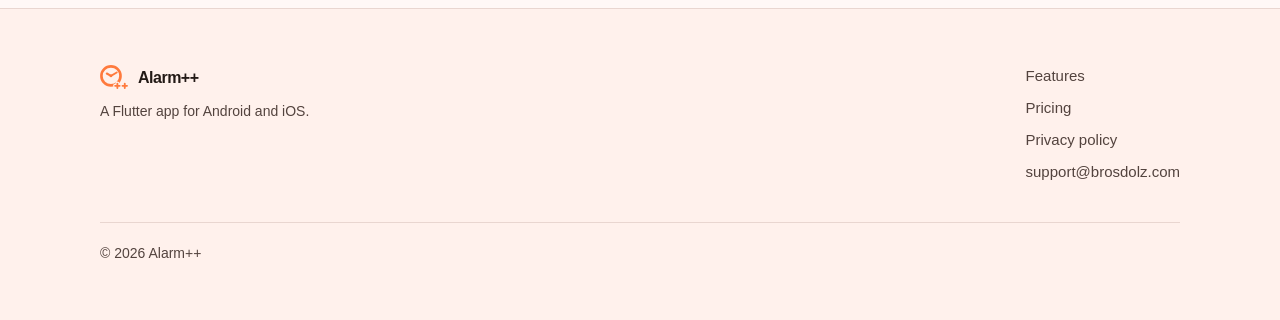
==== commit a6fc2769: "Reprice Premium to $6.99 monthly and $59.99 yearly Drop the lifetime tier, so the plan grid goes fro" ====
--- a/index.html
+++ b/index.html
@@ -159,8 +159,8 @@
                  no-autoplay rule is disabled for this one element below, not in the
                  config: that rule guards WCAG 1.4.2 and 2.2.2, and both are met here
                  — there is no audio to control, and the button underneath stops the
-                 loop. The script at the foot of the page adds that button and pauses
-                 the clip for anyone who has asked for reduced motion. -->
+                 loop. The script at the foot of the page adds that button and keeps
+                 asking the clip to play until it does. -->
             <figure class="shot shot--video">
               <div class="shot__media" role="img"
                    aria-label="A video alarm ringing in Alarm++: a clip plays full-screen while 5:49 PM, the label Alarm, a Snooze 10 min button and Dismiss sit on top of it.">
@@ -328,25 +328,19 @@
       <div class="plans">
         <div class="plan reveal">
           <h3>Monthly</h3>
-          <p class="plan__price"><span class="plan__amount tnum">$1.99</span> <span class="plan__per">/ month</span></p>
+          <p class="plan__price"><span class="plan__amount tnum">$6.99</span> <span class="plan__per">/ month</span></p>
           <p class="plan__line">A month at a time. Cancel whenever.</p>
         </div>
 
         <div class="plan plan--best reveal">
           <p class="plan__badge">Best value</p>
           <h3>Yearly</h3>
-          <p class="plan__price"><span class="plan__amount tnum">$8.99</span> <span class="plan__per">/ year</span></p>
-          <p class="plan__line"><span class="plan__save">Save 62%</span> — works out at <b>$0.75</b> a month.</p>
-        </div>
-
-        <div class="plan reveal">
-          <h3>Lifetime</h3>
-          <p class="plan__price"><span class="plan__amount tnum">$14.99</span> <span class="plan__per">once</span></p>
-          <p class="plan__line">Under two years of the yearly plan, and then never again.</p>
-        </div>
-      </div>
-
-      <p class="fineprint">Monthly and yearly renew automatically until cancelled, from your App Store or Google Play account. Lifetime is a single payment. Prices are in USD and may vary by region.</p>
+          <p class="plan__price"><span class="plan__amount tnum">$59.99</span> <span class="plan__per">/ year</span></p>
+          <p class="plan__line"><span class="plan__save">Save 28%</span> — works out at <b>$5.00</b> a month.</p>
+        </div>
+      </div>
+
+      <p class="fineprint">Both plans renew automatically until cancelled, from your App Store or Google Play account. Prices are in USD and may vary by region.</p>
       <p class="fineprint">This is the planned pricing. In-app purchasing goes live with the store listings.</p>
     </div>
   </section>
@@ -408,9 +402,9 @@
   sweep();
 })();
 
-/* The looping video-alarm clip autoplays from the markup. This only adds the
-   pause control that a loop running past five seconds owes the viewer, and
-   stops the clip for anyone who has asked for reduced motion. */
+/* The looping video-alarm clip autoplays from the markup. This adds the pause
+   control that a loop running past five seconds owes the viewer, and retries
+   play() so the clip is running from page load in every browser. */
 (function () {
   var btn = document.querySelector('.shot__toggle');
   if (!btn) return;
@@ -438,8 +432,13 @@
     if (p && typeof p.catch === 'function') { p.catch(function () {}); }
   }
 
+  /* Set once the visitor pauses deliberately, so the retries below never
+     restart a clip they asked to stop. */
+  var userPaused = false;
+
   btn.addEventListener('click', function () {
-    if (video.paused || video.ended) { start(); } else { video.pause(); }
+    if (video.paused || video.ended) { userPaused = false; start(); }
+    else { userPaused = true; video.pause(); }
   });
   /* Repaint from the media itself, so the button still tells the truth when the
      browser stops the clip on its own — battery saver, a background tab, or a
@@ -447,20 +446,26 @@
   video.addEventListener('play', paint);
   video.addEventListener('pause', paint);
 
-  /* Reduced motion: hold the poster. This runs at the foot of the document,
-     before the clip has buffered enough to show a frame, so nothing moves
-     first. The button is still there to start it deliberately. */
-  var quiet = window.matchMedia && window.matchMedia('(prefers-reduced-motion: reduce)');
-  if (quiet && quiet.matches) {
-    video.autoplay = false;
-    video.pause();
-  } else {
-    /* Chrome honours the autoplay attribute only once the element is on
-       screen; Firefox and Safari start straight away. Asking explicitly makes
-       the clip already be running by the time the visitor scrolls down to it,
-       in every browser. */
-    start();
+  /* Start on load, unconditionally — including under prefers-reduced-motion,
+     which used to hold the poster here. WCAG 2.2.2 is still met: the button
+     below stops the loop for anyone who wants it stopped.
+
+     Chrome honours the autoplay attribute only once the element is on screen;
+     Firefox and Safari start straight away. Asking explicitly makes the clip
+     already be running by the time the visitor scrolls down to it, in every
+     browser. */
+  start();
+
+  /* A play() issued before the file has buffered can be dropped on the floor.
+     Ask again as soon as there is something to show, and once more on full
+     load, so a slow connection still ends up playing rather than parked on
+     the poster. Both are no-ops once it is already running. */
+  function startIfPaused() {
+    if (!userPaused && (video.paused || video.ended)) { start(); }
   }
+  video.addEventListener('canplay', startIfPaused);
+  video.addEventListener('loadeddata', startIfPaused);
+  window.addEventListener('load', startIfPaused);
 
   btn.hidden = false;
   paint();
--- a/styles.css
+++ b/styles.css
@@ -621,7 +621,7 @@
   gap: 16px;
   align-items: start;
 }
-@media (min-width: 760px) { .plans { grid-template-columns: repeat(3, 1fr); } }
+@media (min-width: 760px) { .plans { grid-template-columns: repeat(2, 1fr); } }
 
 .plan {
   position: relative;
